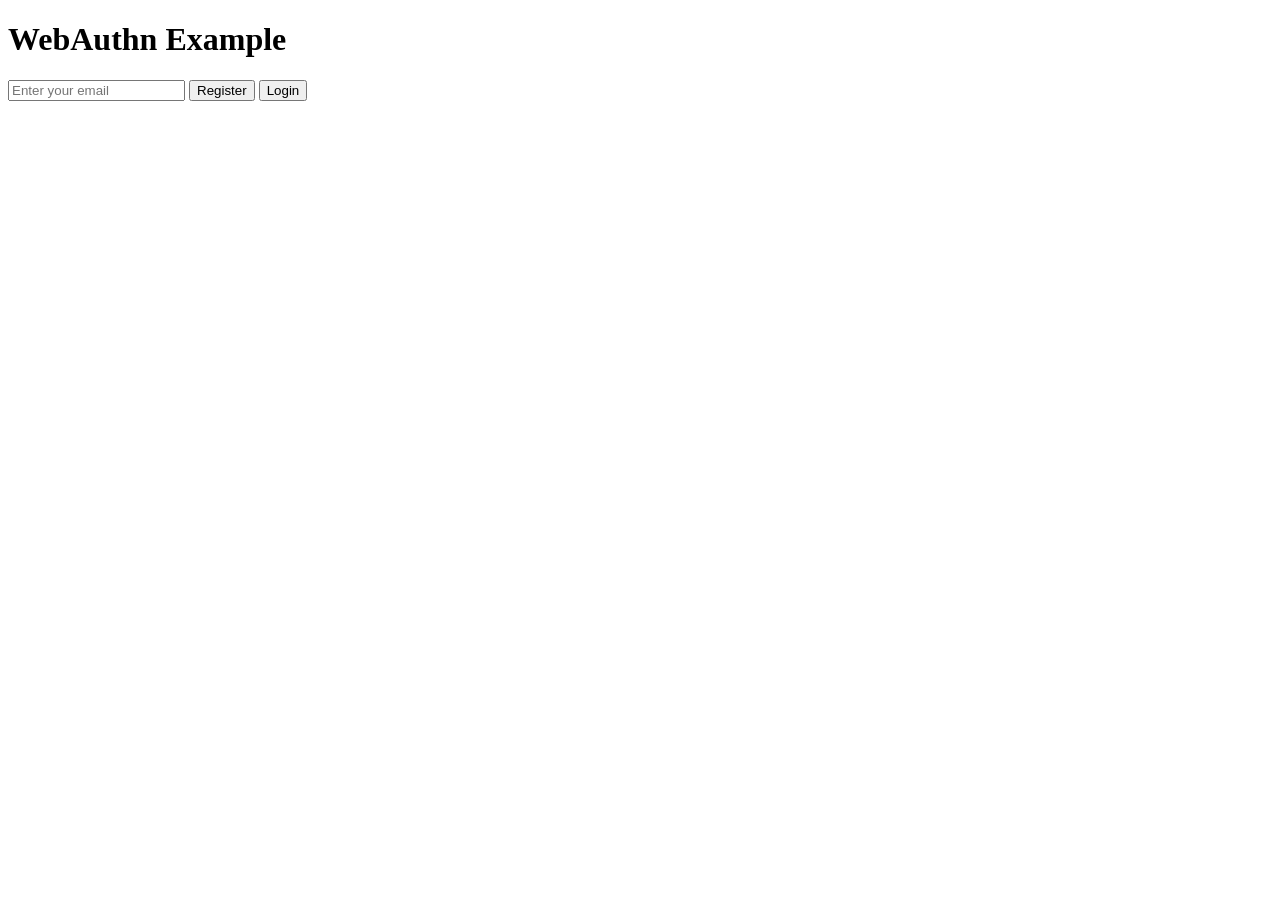
==== index.html @ 8d79c00a "initial version" ====
<!DOCTYPE html>
<html lang="en">
<head>
    <meta charset="UTF-8">
    <meta name="viewport" content="width=device-width, initial-scale=1.0">
    <title>WebAuthn Example</title>
    <script>
        function base64urlToUint8Array(base64url) {
            const padding = '='.repeat((4 - base64url.length % 4) % 4);
            const base64 = (base64url + padding)
                .replace(/-/g, '+')
                .replace(/_/g, '/');
            const rawData = window.atob(base64);
            return Uint8Array.from([...rawData].map((char) => char.charCodeAt(0)));
        }

        function uint8ArrayToBase64url(uint8Array) {
            const base64 = btoa(String.fromCharCode.apply(null, uint8Array));
            return base64.replace(/\+/g, '-').replace(/\//g, '_').replace(/=/g, '');
        }

        async function register() {
            const email = document.getElementById('email').value;
            const response = await fetch('/register/begin', {
                method: 'POST',
                headers: { 'Content-Type': 'application/json' },
                body: JSON.stringify({ email })
            });
            const options = await response.json();

            options.publicKey.user.id = base64urlToUint8Array(options.publicKey.user.id);
            options.publicKey.challenge = base64urlToUint8Array(options.publicKey.challenge);
            // Check if excludeCredentials is present before processing
            if (options.publicKey.excludeCredentials && options.publicKey.excludeCredentials.length > 0) {
                options.publicKey.excludeCredentials = options.publicKey.excludeCredentials.map(data => {
                    data.id = base64urlToUint8Array(data.id);
                    return data;
                });
            }

            const credential = await navigator.credentials.create({ publicKey: options.publicKey });
            console.log("credential:\n", credential)

            const publicKeyCredential = {
                id: credential.id,
                rawId: uint8ArrayToBase64url(new Uint8Array(credential.rawId)),
                response: {
                    attestationObject: uint8ArrayToBase64url(new Uint8Array(credential.response.attestationObject)),
                    clientDataJSON: uint8ArrayToBase64url(new Uint8Array(credential.response.clientDataJSON)),
                },
                type: credential.type,
            };

            console.log(publicKeyCredential)
            const finishData = {
                credential,
                email
            };

            const registrationResponse = await fetch('/register/finish', {
                method: 'POST',
                headers: { 'Content-Type': 'application/json' },
                body: JSON.stringify(finishData)
            });

            if (registrationResponse.ok) {
                alert('Registration successful!');
            } else {
                alert('Registration failed.');
            }
        }

        async function login() {
            const email = document.getElementById('email').value;
            const response = await fetch('/login/begin', {
                method: 'POST',
                headers: { 'Content-Type': 'application/json' },
                body: JSON.stringify({ email })
            });
            const options = await response.json();

            options.challenge = base64urlToUint8Array(options.challenge);
            options.allowCredentials = options.allowCredentials.map(data => {
                data.id = base64urlToUint8Array(data.id);
                return data;
            });

            const assertion = await navigator.credentials.get({ publicKey: options });

            const publicKeyCredential = {
                id: assertion.id,
                rawId: uint8ArrayToBase64url(new Uint8Array(assertion.rawId)),
                response: {
                    authenticatorData: uint8ArrayToBase64url(new Uint8Array(assertion.response.authenticatorData)),
                    clientDataJSON: uint8ArrayToBase64url(new Uint8Array(assertion.response.clientDataJSON)),
                    signature: uint8ArrayToBase64url(new Uint8Array(assertion.response.signature)),
                    userHandle: assertion.response.userHandle ? uint8ArrayToBase64url(new Uint8Array(assertion.response.userHandle)) : null,
                },
                type: assertion.type,
            };

            const loginResponse = await fetch('/login/finish', {
                method: 'POST',
                headers: { 'Content-Type': 'application/json' },
                body: JSON.stringify({ publicKeyCredential, email })
            });

            if (loginResponse.ok) {
                alert('Login successful!');
            } else {
                alert('Login failed.');
            }
        }
    </script>
</head>
<body>
<h1>WebAuthn Example</h1>
<input type="email" id="email" placeholder="Enter your email" required>
<button onclick="register()">Register</button>
<button onclick="login()">Login</button>
</body>
</html>
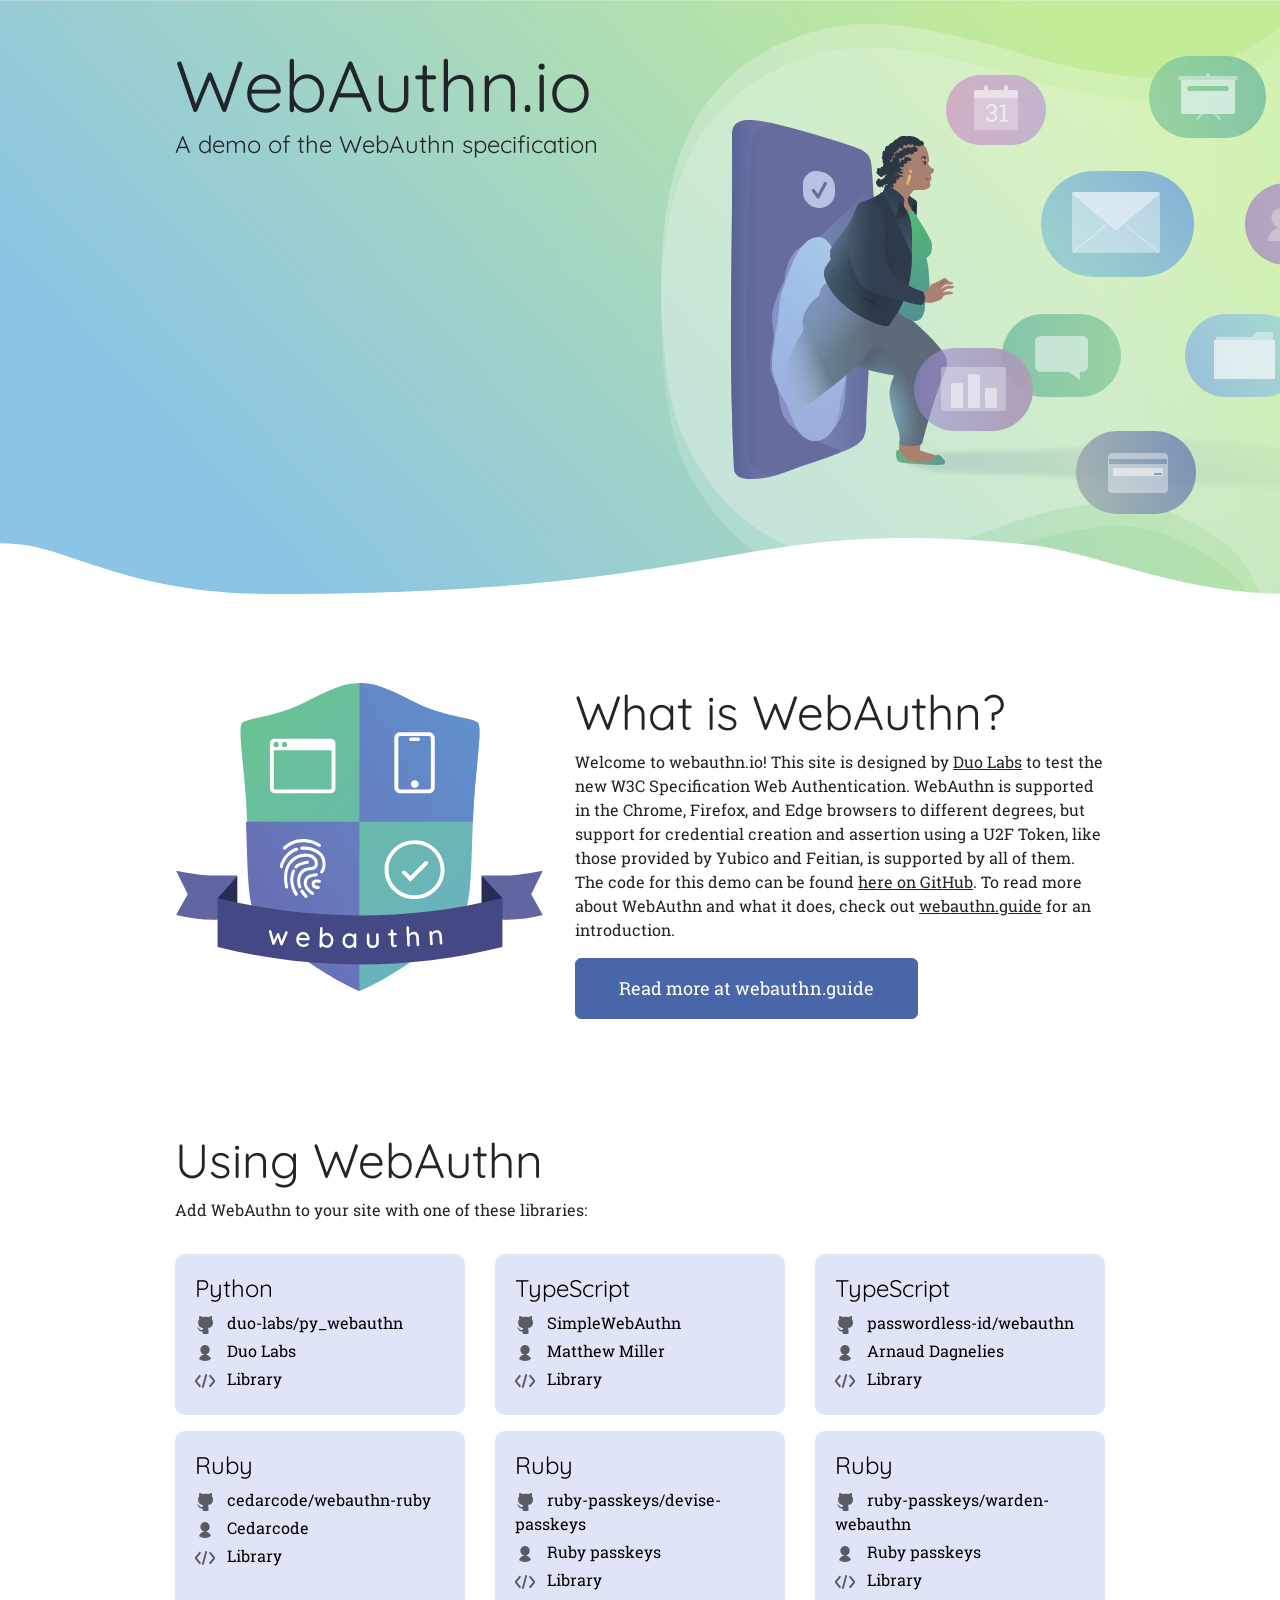
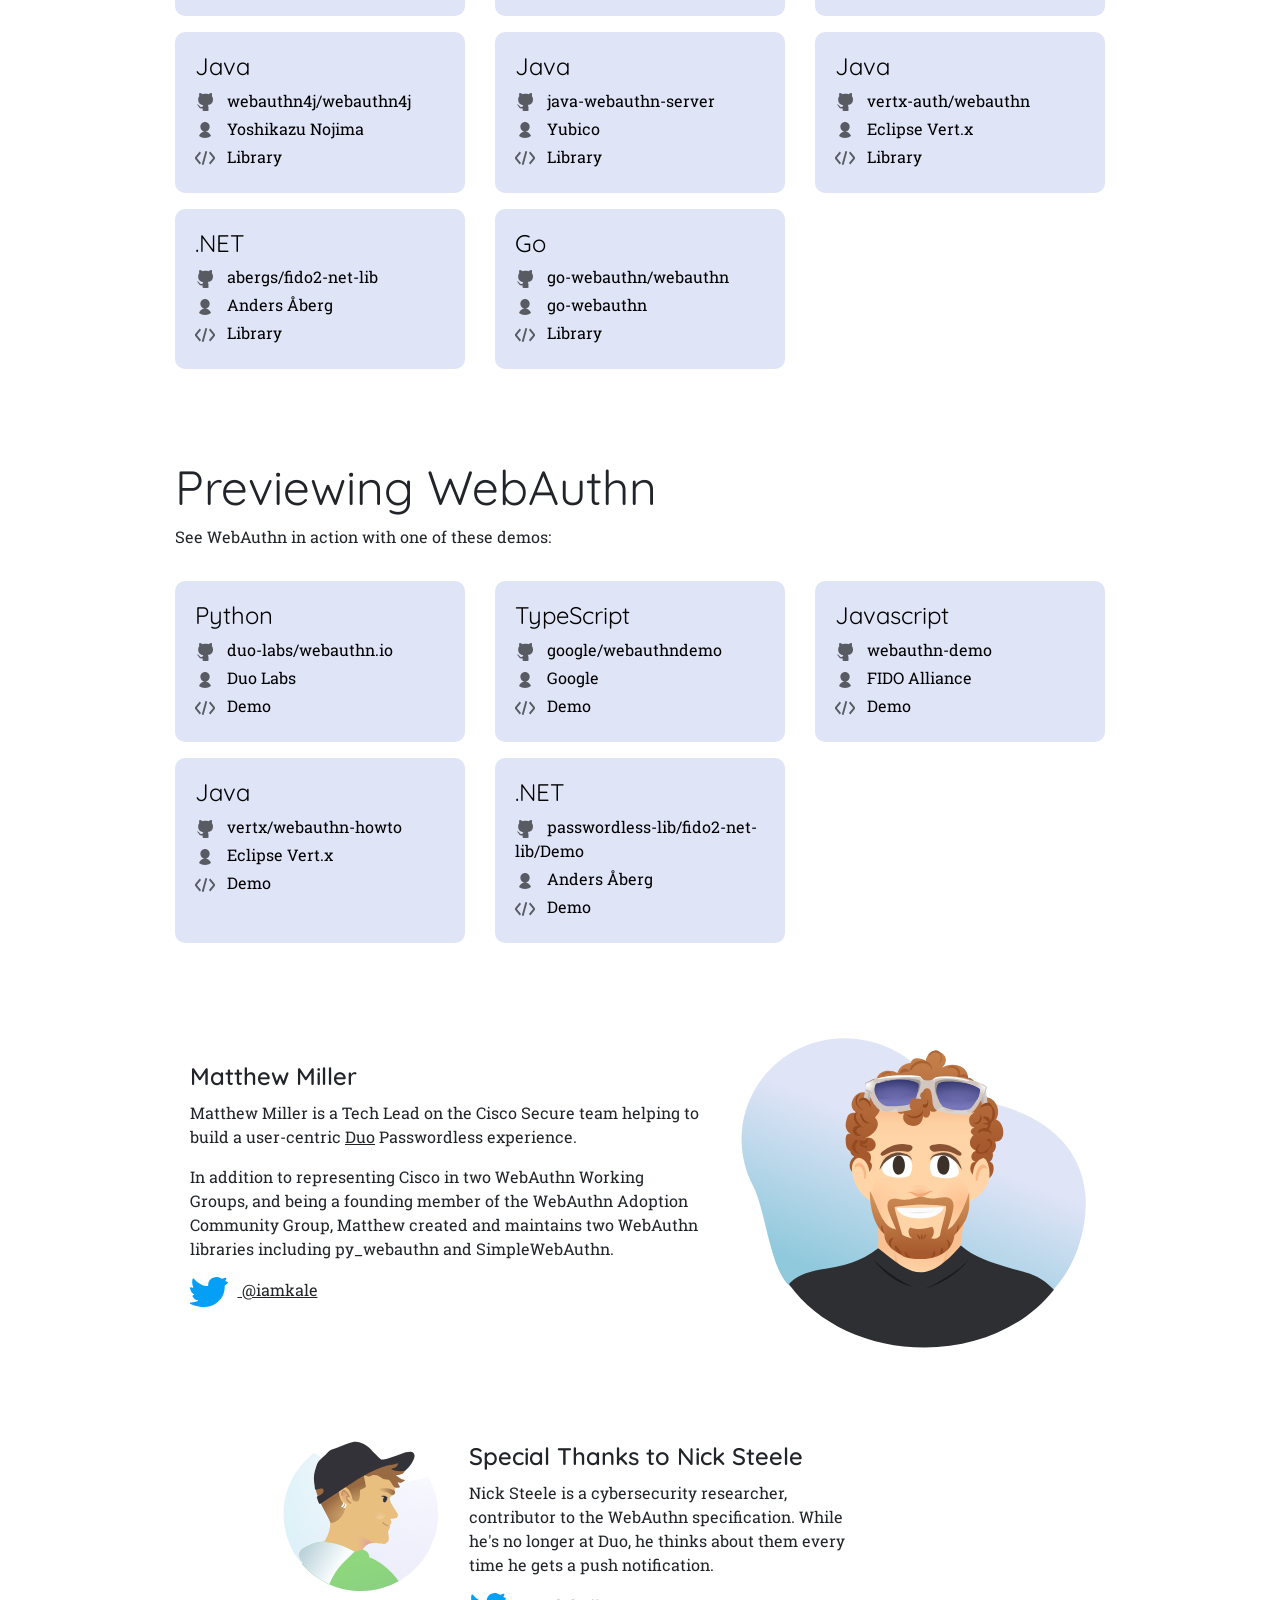
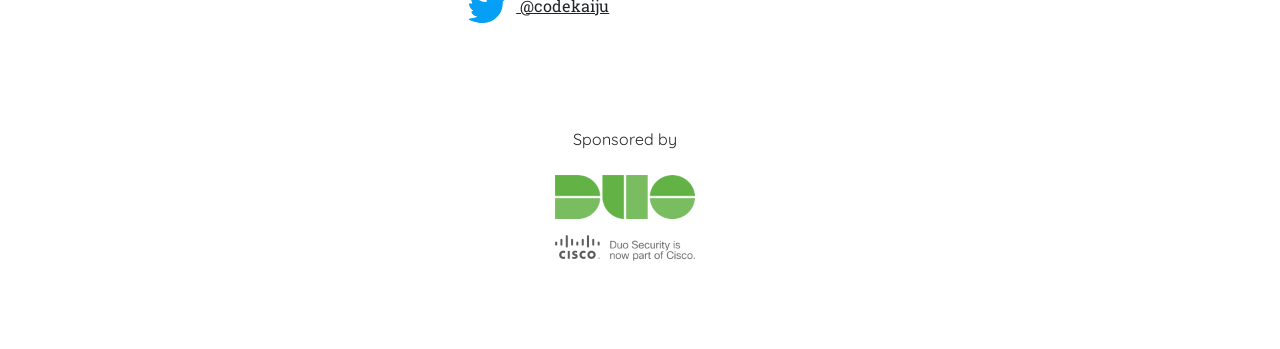
==== commit 5923994f: "probando index webauthn" ====
--- a/index.html
+++ b/index.html
@@ -1,122 +1,1136 @@
+
+
 <!DOCTYPE html>
 <html lang="en">
+  
+<!-- Mirrored from webauthn.io/ by HTTrack Website Copier/3.x [XR&CO'2014], Wed, 25 Oct 2023 17:25:44 GMT -->
+<!-- Added by HTTrack --><meta http-equiv="content-type" content="text/html;charset=utf-8" /><!-- /Added by HTTrack -->
 <head>
-    <meta charset="UTF-8">
-    <meta name="viewport" content="width=device-width, initial-scale=1.0">
-    <title>WebAuthn Example</title>
-    <script>
-        function base64urlToUint8Array(base64url) {
-            const padding = '='.repeat((4 - base64url.length % 4) % 4);
-            const base64 = (base64url + padding)
-                .replace(/-/g, '+')
-                .replace(/_/g, '/');
-            const rawData = window.atob(base64);
-            return Uint8Array.from([...rawData].map((char) => char.charCodeAt(0)));
+    <meta charset="UTF-8" />
+    <meta http-equiv="X-UA-Compatible" content="IE=edge" />
+    <meta name="viewport" content="width=device-width, initial-scale=1.0" />
+    <title>WebAuthn.io</title>
+    <link rel="icon" type="image/x-icon" href="static/images/favicon.png">
+
+    <meta name="Description" content="Demonstration of the WebAuthn specification.">
+
+    <meta property="og:type" content="website">
+    <meta property="og:site_name" content="WebAuthn.io">
+    <meta property="og:url" content="index.html">
+    <meta name="twitter:card" content="summary_large_image">
+    <meta name="twitter:creator" content="@duo_labs">
+    <meta property="og:title" content="A demonstration of the WebAuthn specification">
+    <meta name="twitter:title" content="A demonstration of the WebAuthn specification">
+
+    <meta name="twitter:image" content="static/images/header-illi.png">
+    <meta property="og:image" content="static/images/header-illi.png">
+    <meta property="og:image:width" content="1066">
+    <meta property="og:image:height" content="849">
+
+    <link type="text/css" rel="stylesheet" href="static/styles/index.css">
+  </head>
+  <body>
+    
+<header class="hero">
+  <div class="container">
+    <div class="row">
+      <div class="main-content col-md-12">
+        <div class="row">
+          <div class="hero-left order-2 col-lg-6 order-lg-1">
+            <h2>WebAuthn.io</h2>
+            <h5>A demo of the WebAuthn specification</h5>
+            
+
+<div class="mt-5 hero-form" x-data="global">
+  <template x-if="webauthnSupported">
+    <section class="form-group">
+      <form @submit.prevent="handleSubmit()">
+        <div class="form-row">
+          <div class="col-sm-12 mb-3">
+            <input
+              type="text"
+              class="form-control form-control-lg"
+              id="input-email"
+              placeholder="example_username"
+              x-model="username"
+              autocomplete="username webauthn"
+            />
+          </div>
+          <template x-if="alert.show">
+            <div class="col-sm-12">
+              <div
+                :class="alert.alertClass"
+                x-text="alert.text"
+                aria-live="polite"
+              ></div>
+            </div>
+          </template>
+        </div>
+        <div class="form-row">
+          <div class="col-sm-6 mb-3">
+            <button
+              class="btn btn-block btn-primary"
+              type="submit"
+              id="register-button"
+              @click="handleClickRegister()"
+            >
+              Register
+            </button>
+          </div>
+          <div class="col-sm-6 mb-3">
+            <button
+              class="btn btn-block btn-primary"
+              id="login-button"
+              @click="handleClickAuthenticate()"
+            >
+              Authenticate
+            </button>
+          </div>
+        </div>
+      </form>
+
+      <div id="advanced-settings" class="mb-3">
+        <button
+          class="btn btn-secondary mb-3"
+          @click="toggleDrawer()"
+          :class="{
+            'btn-light': showAdvancedSettings,
+          }"
+        >
+          Advanced Settings
+        </button>
+
+        <div class="card container settings-drawer" x-cloak x-show="showAdvancedSettings">
+          <div class="card-body">
+            <div class="row">
+              <p class="col-12 px-0 mb-1">
+                <ins>Registration Settings</ins>
+              </p>
+
+              <!-- User Verification -->
+              <label for="optRegUserVerification" class="col-md-6 col-sm-12 mb-2">
+                User Verification
+                <br>
+                <select
+                  name="optRegUserVerification"
+                  id="optRegUserVerification"
+                  class="custom-select"
+                  x-model="options.regUserVerification"
+                >
+                  <template x-for="option in userVerificationOpts" :key="option.value">
+                    <option
+                      :value="option.value"
+                      :selected="options.regUserVerification === option.value"
+                      x-text="option.label"
+                    ></option>
+                  </template>
+                </select>
+              </label>
+
+              <!-- Attachment -->
+              <label for="attachment" class="col-md-6 col-sm-12 mb-2">
+                Attachment
+                <br>
+                <select
+                  name="attachment"
+                  id="attachment"
+                  class="custom-select"
+                  x-model="options.attachment"
+                >
+                  <template x-for="attachment in attachments" :key="attachment.value">
+                    <option
+                      :value="attachment.value"
+                      :selected="options.attachment === attachment.value"
+                      x-text="attachment.label"
+                    ></option>
+                  </template>
+                </select>
+              </label>
+
+              <!-- Discoverable Credential -->
+              <label for="discoverableCredential" class="col-md-7 col-sm-12 mb-2">
+                Discoverable Credential
+                <br>
+                <select
+                  name="discoverableCredential"
+                  id="discoverableCredential"
+                  class="custom-select"
+                  x-model="options.discoverableCredential"
+                >
+                  <template x-for="option in discoverableCredentialOpts" :key="option.value">
+                    <option
+                      :value="option.value"
+                      :selected="options.discoverableCredential === option.value"
+                      x-text="option.label"
+                    ></option>
+                  </template>
+                </select>
+              </label>
+
+              <!-- Attestation dropdown -->
+              <label for="attestation" class="col-md-5 col-sm-12 mb-2">
+                Attestation
+                <br />
+                <select
+                  name="attestation"
+                  id="attestation"
+                  class="custom-select"
+                  x-model="options.attestation"
+                >
+                  <template x-for="attestation in attestations" :key="attestation.value">
+                    <option
+                      :value="attestation.value"
+                      :selected="options.attestation === attestation.value"
+                      x-text="attestation.label"
+                    ></option>
+                  </template>
+                </select>
+              </label>
+
+              <section class="col-12 mb-2">
+                <!-- Algorithm - ES256 -->
+                <div class="custom-control custom-checkbox custom-control-inline">
+                  <input
+                    type="checkbox"
+                    name="optAlgES256"
+                    id="optAlgES256"
+                    class="custom-control-input"
+                    x-model="options.algES256"
+                  />
+                  <label for="optAlgES256" class="custom-control-label">
+                    Support ES256
+                  </label>
+                </div>
+
+                <!-- Algorithm - RS256 -->
+                <div class="custom-control custom-checkbox custom-control-inline">
+                  <input
+                    type="checkbox"
+                    name="optAlgRS256"
+                    id="optAlgRS256"
+                    class="custom-control-input"
+                    x-model="options.algRS256"
+                  />
+                  <label for="optAlgRS256" class="custom-control-label">
+                    Support RS256
+                  </label>
+                </div>
+              </section>
+            </div>
+
+            <div class="row">
+              <p class="col-12 px-0 mb-1">
+                <ins>Authentication Settings</ins>
+              </p>
+
+              <!-- User Verification -->
+              <label for="optAuthUserVerification" class="col-md-6 col-sm-12 mb-2">
+                User Verification
+                <br>
+                <select
+                  name="optAuthUserVerification"
+                  id="optAuthUserVerification"
+                  class="custom-select"
+                  x-model="options.authUserVerification"
+                >
+                  <template x-for="option in userVerificationOpts" :key="option.value">
+                    <option
+                      :value="option.value"
+                      :selected="options.authUserVerification === option.value"
+                      x-text="option.label"
+                    ></option>
+                  </template>
+                </select>
+              </label>
+            </div>
+
+            <div class="row">
+              <section class="col-12 px-0 mb-0">
+                <button class="btn btn-warning" @click="resetSettings()">
+                  Reset Settings
+                </button>
+              </section>
+            </div>
+
+          </div>
+        </div>
+      </div>
+    </section>
+  </template>
+
+  <template x-if="!webauthnSupported">
+    <h2>WebAuthn isn't supported. Please consider switching to a modern browser.</h2>
+  </template>
+</div>
+
+<script src="static/js/simplewebauthn-browser.8.2.1.umd.min.js"></script>
+<script>
+  const {
+    browserSupportsWebAuthn,
+    startRegistration,
+    startAuthentication,
+    browserSupportsWebAuthnAutofill,
+  } = SimpleWebAuthnBrowser;
+
+  // Initialize advanced options
+  document.addEventListener('alpine:init', () => {
+    Alpine.data('global', () => ({
+      init() {
+        // Make sure WebAuthn is available in the browser
+        this.webauthnSupported = browserSupportsWebAuthn();
+        if (!this.webauthnSupported) {
+          return;
         }
 
-        function uint8ArrayToBase64url(uint8Array) {
-            const base64 = btoa(String.fromCharCode.apply(null, uint8Array));
-            return base64.replace(/\+/g, '-').replace(/\//g, '_').replace(/=/g, '');
+        // Read options from query params if set
+        if (location.search) {
+          console.log('initializing options from query params');
+          this.showAdvancedSettings = true;
+
+          // Read query params
+          const currentParams = new URLSearchParams(location.search);
+
+          // Initialize data from query params
+
+          /**
+           * Registration Settings
+           */
+          this.options.algES256 = currentParams.get('algES256') === 'true';
+          this.options.algRS256 = currentParams.get('algRS256') === 'true';
+
+          const _regUserVerification = currentParams.get('regUserVerification');
+          for (const uv of this.userVerificationOpts) {
+            if (uv.value === _regUserVerification) {
+              this.options.regUserVerification = _regUserVerification;
+              break;
+            }
+          }
+
+          const _attestation = currentParams.get('attestation');
+          for (const attestation of this.attestations) {
+            if (attestation.value === _attestation) {
+              this.options.attestation = _attestation;
+              break;
+            }
+          }
+
+          const _attachment = currentParams.get('attachment');
+          for (const attachment of this.attachments) {
+            if (attachment.value === _attachment) {
+              this.options.attachment = _attachment;
+              break;
+            }
+          }
+
+          const _discCred = currentParams.get('discoverableCredential');
+          for (const opt of this.discoverableCredentialOpts) {
+            if (opt.value === _discCred) {
+              this.options.discoverableCredential = _discCred;
+              break;
+            }
+          }
+
+          /**
+           * Authentication Settings
+           */
+          const _authUserVerification = currentParams.get('authUserVerification');
+          for (const uv of this.userVerificationOpts) {
+            if (uv.value === _authUserVerification) {
+              this.options.authUserVerification = _authUserVerification;
+              break;
+            }
+          }
         }
 
-        async function register() {
-            const email = document.getElementById('email').value;
-            const response = await fetch('/register/begin', {
-                method: 'POST',
-                headers: { 'Content-Type': 'application/json' },
-                body: JSON.stringify({ email })
-            });
-            const options = await response.json();
-
-            options.publicKey.user.id = base64urlToUint8Array(options.publicKey.user.id);
-            options.publicKey.challenge = base64urlToUint8Array(options.publicKey.challenge);
-            // Check if excludeCredentials is present before processing
-            if (options.publicKey.excludeCredentials && options.publicKey.excludeCredentials.length > 0) {
-                options.publicKey.excludeCredentials = options.publicKey.excludeCredentials.map(data => {
-                    data.id = base64urlToUint8Array(data.id);
-                    return data;
-                });
+        // Update query parameters when options change
+        this.$watch('options', () => {
+          const newParams = new URLSearchParams(this.options);
+          window.history.replaceState(
+            {},
+            "",
+            `${location.pathname}?${newParams}`
+          );
+        });
+
+        // Set up Conditional UI if supported
+        browserSupportsWebAuthnAutofill().then(async (supported) => {
+          if (supported) {
+            console.log('Setting up Conditional UI');
+            try {
+              await this._startAuthentication(true);
+            } catch (err) {
+              if (err.name === 'AbortError') {
+                console.log('Conditional UI request was aborted');
+              } else {
+                console.error('Conditional UI error:', err);
+              }
             }
-
-            const credential = await navigator.credentials.create({ publicKey: options.publicKey });
-            console.log("credential:\n", credential)
-
-            const publicKeyCredential = {
-                id: credential.id,
-                rawId: uint8ArrayToBase64url(new Uint8Array(credential.rawId)),
-                response: {
-                    attestationObject: uint8ArrayToBase64url(new Uint8Array(credential.response.attestationObject)),
-                    clientDataJSON: uint8ArrayToBase64url(new Uint8Array(credential.response.clientDataJSON)),
-                },
-                type: credential.type,
-            };
-
-            console.log(publicKeyCredential)
-            const finishData = {
-                credential,
-                email
-            };
-
-            const registrationResponse = await fetch('/register/finish', {
-                method: 'POST',
-                headers: { 'Content-Type': 'application/json' },
-                body: JSON.stringify(finishData)
-            });
-
-            if (registrationResponse.ok) {
-                alert('Registration successful!');
-            } else {
-                alert('Registration failed.');
-            }
+          }
+        });
+      },
+
+      authn_host: 'http://localhost:8080',
+
+      // Default state
+      webauthnSupported: true,
+      showAdvancedSettings: false,
+      formAction: 'registration',
+      options: {
+        // Registration
+        regUserVerification: 'preferred',
+        attestation: 'none',
+        attachment: 'all',
+        algES256: true,
+        algRS256: true,
+        discoverableCredential: 'preferred',
+        // Authentication
+        authUserVerification: 'preferred',
+      },
+      username: '',
+      alert: {
+        show: false,
+        alertClass: 'alert alert-success',
+        text: '',
+      },
+      // Possible values for options.regUserVerification and options.authUserVerification
+      userVerificationOpts: [
+        { label: 'Discouraged', value: 'discouraged' },
+        { label: 'Preferred', value: 'preferred' },
+        { label: 'Required', value: 'required' },
+      ],
+      // Possible values for options.attestation
+      attestations: [
+        { label: 'None', value: 'none' },
+        { label: 'Direct', value: 'direct' },
+      ],
+      // Possible values for options.attachment
+      attachments: [
+        { label: 'All Supported', value: 'all' },
+        { label: 'Cross-Platform', value: 'cross_platform' },
+        { label: 'Platform', value: 'platform' },
+      ],
+      discoverableCredentialOpts: [
+        { label: 'Discouraged', value: 'discouraged' },
+        { label: 'Preferred', value: 'preferred' },
+        { label: 'Required', value: 'required' },
+      ],
+
+      // Event handlers
+      toggleDrawer() {
+        this.showAdvancedSettings = !this.showAdvancedSettings;
+      },
+      hideAlert() {
+        this.alert.show = false;
+      },
+      showSuccessAlert(text) {
+        this.alert.alertClass = 'alert alert-success';
+        this.alert.text = text;
+        this.alert.show = true;
+      },
+      showErrorAlert(text) {
+        this.alert.alertClass = 'alert alert-danger';
+        this.alert.text = text;
+        this.alert.show = true;
+      },
+      handleClickRegister() {
+        this.formAction = 'register';
+      },
+      handleClickAuthenticate() {
+        this.formAction = 'authenticate';
+      },
+      async handleSubmit() {
+        this.hideAlert();
+
+        // Perform action
+        try {
+          if (this.formAction === 'register') {
+            await this._startRegistration();
+          } else {
+            await this._startAuthentication(false);
+          }
+        } catch (err) {
+          this.showErrorAlert(err.message);
         }
-
-        async function login() {
-            const email = document.getElementById('email').value;
-            const response = await fetch('/login/begin', {
-                method: 'POST',
-                headers: { 'Content-Type': 'application/json' },
-                body: JSON.stringify({ email })
-            });
-            const options = await response.json();
-
-            options.challenge = base64urlToUint8Array(options.challenge);
-            options.allowCredentials = options.allowCredentials.map(data => {
-                data.id = base64urlToUint8Array(data.id);
-                return data;
-            });
-
-            const assertion = await navigator.credentials.get({ publicKey: options });
-
-            const publicKeyCredential = {
-                id: assertion.id,
-                rawId: uint8ArrayToBase64url(new Uint8Array(assertion.rawId)),
-                response: {
-                    authenticatorData: uint8ArrayToBase64url(new Uint8Array(assertion.response.authenticatorData)),
-                    clientDataJSON: uint8ArrayToBase64url(new Uint8Array(assertion.response.clientDataJSON)),
-                    signature: uint8ArrayToBase64url(new Uint8Array(assertion.response.signature)),
-                    userHandle: assertion.response.userHandle ? uint8ArrayToBase64url(new Uint8Array(assertion.response.userHandle)) : null,
-                },
-                type: assertion.type,
-            };
-
-            const loginResponse = await fetch('/login/finish', {
-                method: 'POST',
-                headers: { 'Content-Type': 'application/json' },
-                body: JSON.stringify({ publicKeyCredential, email })
-            });
-
-            if (loginResponse.ok) {
-                alert('Login successful!');
-            } else {
-                alert('Login failed.');
-            }
+      },
+      resetSettings() {
+        // Reload the page sans query params
+        window.location.href = 'index.html';
+      },
+
+      // Internal Methods
+      async _startRegistration() {
+        // Submit options
+        const {
+          regUserVerification,
+          algES256,
+          algRS256,
+          attestation,
+          attachment,
+          discoverableCredential,
+        } = this.options;
+
+        const algorithms = [];
+
+        if (algES256) {
+          algorithms.push('es256');
         }
-    </script>
-</head>
-<body>
-<h1>WebAuthn Example</h1>
-<input type="email" id="email" placeholder="Enter your email" required>
-<button onclick="register()">Register</button>
-<button onclick="login()">Login</button>
-</body>
+
+        if (algRS256) {
+          algorithms.push('rs256');
+        }
+
+        if (!this.username) {
+          this.showErrorAlert('Please enter a username to register');
+          return;
+        }
+
+        const apiRegOptsResp = await fetch(this.authn_host + '/register/begin/', {
+          method: 'POST',
+          headers: {
+            'Content-Type': 'application/json'
+          },
+          body: JSON.stringify({
+            name: this.username,
+            // e.g. 'preferred'
+            user_verification: regUserVerification,
+            // e.g. 'direct'
+            attestation,
+            // e.g. 'platform'
+            attachment,
+            // e.g. ['es256', 'rs256']
+            algorithms,
+            // e.g. 'preferred'
+            discoverable_credential: discoverableCredential,
+          }),
+        });
+        const registrationOptionsJSON = await apiRegOptsResp.json();
+
+        console.log('REGISTRATION OPTIONS');
+        console.log(JSON.stringify(registrationOptionsJSON, null, 2));
+
+        // Start WebAuthn registration
+        const regResp = await startRegistration(registrationOptionsJSON);
+
+        console.log('REGISTRATION RESPONSE');
+        console.log(JSON.stringify(regResp, null, 2));
+
+        // Submit response
+        const apiRegVerResp = await fetch(this.authn_host + '/register/finish', {
+          method: 'POST',
+          headers: {
+            'Content-Type': 'application/json'
+          },
+          body: JSON.stringify({
+            username: this.username,
+            response: regResp,
+          }),
+        });
+        const verificationJSON = await apiRegVerResp.json()
+
+        // Display outcome
+        if (verificationJSON.verified === true) {
+          this.showSuccessAlert('Success! Now try to authenticate...');
+        } else {
+          this.showErrorAlert(`Registration failed: ${verificationJSON.error}`);
+        }
+      },
+      async _startAuthentication(startConditionalUI = false) {
+        const {
+          authUserVerification,
+        } = this.options;
+
+        // Submit options
+        const apiAuthOptsResp = await fetch(this.authn_host + '/login/begin', {
+          method: 'POST',
+          headers: {
+            'Content-Type': 'application/json'
+          },
+          body: JSON.stringify({
+            username: this.username,
+            user_verification: authUserVerification,
+          }),
+        });
+        const authenticationOptionsJSON = await apiAuthOptsResp.json();
+
+        console.log('AUTHENTICATION OPTIONS');
+        console.log(JSON.stringify(authenticationOptionsJSON, null, 2));
+
+        if (authenticationOptionsJSON.error) {
+          this.showErrorAlert(authenticationOptionsJSON.error);
+          return;
+        }
+
+        // Start WebAuthn authentication
+        const authResp = await startAuthentication(authenticationOptionsJSON, startConditionalUI);
+
+        console.log('AUTHENTICATION RESPONSE');
+        console.log(JSON.stringify(authResp, null, 2));
+
+        // Submit response
+        const apiAuthVerResp = await fetch(this.authn_host + '/login/finish', {
+          method: 'POST',
+          headers: {
+            'Content-Type': 'application/json'
+          },
+          body: JSON.stringify({
+            username: this.username,
+            response: authResp,
+          }),
+        });
+        const verificationJSON = await apiAuthVerResp.json()
+
+         if (verificationJSON.verified === true) {
+           this.showSuccessAlert('Success! You are login!');
+        //if (verificationJSON.access_token != "") {
+          //this.showSuccessAlert(JSON.stringify(verificationJSON));
+
+        } else {
+          this.showErrorAlert(`Authentication failed: ${verificationJSON.error}`);
+        }
+      },
+    }));
+  });
+</script>
+<script defer src="static/js/alpinejs-3.10.2.min.js"></script>
+
+          </div>
+          <div class="hero-right order-1 col-lg-6 order-lg-2">
+            <img
+              role="presentation"
+              class="main"
+              alt=""
+              src="static/images/header-illi.svg"
+            />
+          </div>
+        </div>
+      </div>
+    </div>
+  </div>
+</header>
+
+    <main class="container">
+      
+      
+<section class="intro">
+  <div class="row">
+    <div class="col-lg-5 d-flex justify-content-center mb-5">
+      <img role="presentation" alt="" src="static/images/shield.svg" />
+    </div>
+    <div class="col-lg-7">
+      <h3>What is WebAuthn?</h3>
+      <p>
+        Welcome to webauthn.io! This site is designed by
+        <a href="https://duo.com/labs">Duo Labs</a> to test the new W3C
+        Specification Web Authentication. WebAuthn is supported in the Chrome,
+        Firefox, and Edge browsers to different degrees, but support for
+        credential creation and assertion using a U2F Token, like those provided
+        by Yubico and Feitian, is supported by all of them. The code for this
+        demo can be found
+        <a href="https://github.com/duo-labs/webauthn.io">here on GitHub</a>. To
+        read more about WebAuthn and what it does, check out
+        <a href="https://webauthn.guide/">webauthn.guide</a> for an introduction.
+      </p>
+      <div class="row">
+        <div class="col-md-8 col-sm-12">
+          <a href="https://webauthn.guide/" class="btn btn-primary btn-lg w-100">
+            Read more at webauthn.guide
+          </a>
+        </div>
+      </div>
+    </div>
+  </div>
+</section>
+
+      
+<section class="libraries">
+  <div class="row">
+    <div class="mx-0 col-lg-12 libraries-header">
+      <h3>Using WebAuthn</h3>
+      <p>Add WebAuthn to your site with one of these libraries:</p>
+    </div>
+  </div>
+  <div class="row">
+    
+    <div class="mt-3 col-sm-12 col-md-6 col-lg-4 d-flex flex-column">
+      <a
+        class="library"
+        href="https://github.com/duo-labs/py_webauthn"
+        target="_blank"
+        rel="noopener noreferrer"
+      >
+        <h5>Python</h5>
+        <p class="mb-1">
+          <img class="icon" src="static/images/github.svg" />
+          <span class="ml-2">duo-labs/py_webauthn</span>
+        </p>
+        <p class="mb-1">
+          <img class="icon" src="static/images/author.svg" />
+          <span class="ml-2">Duo Labs</span>
+        </p>
+        <p class="mb-1">
+          <img class="icon" src="static/images/brackets.svg" />
+          <span class="ml-2">Library</span>
+        </p>
+      </a>
+    </div>
+    
+    <div class="mt-3 col-sm-12 col-md-6 col-lg-4 d-flex flex-column">
+      <a
+        class="library"
+        href="https://github.com/MasterKale/SimpleWebAuthn"
+        target="_blank"
+        rel="noopener noreferrer"
+      >
+        <h5>TypeScript</h5>
+        <p class="mb-1">
+          <img class="icon" src="static/images/github.svg" />
+          <span class="ml-2">SimpleWebAuthn</span>
+        </p>
+        <p class="mb-1">
+          <img class="icon" src="static/images/author.svg" />
+          <span class="ml-2">Matthew Miller</span>
+        </p>
+        <p class="mb-1">
+          <img class="icon" src="static/images/brackets.svg" />
+          <span class="ml-2">Library</span>
+        </p>
+      </a>
+    </div>
+    
+    <div class="mt-3 col-sm-12 col-md-6 col-lg-4 d-flex flex-column">
+      <a
+        class="library"
+        href="https://github.com/passwordless-id/webauthn"
+        target="_blank"
+        rel="noopener noreferrer"
+      >
+        <h5>TypeScript</h5>
+        <p class="mb-1">
+          <img class="icon" src="static/images/github.svg" />
+          <span class="ml-2">passwordless-id/webauthn</span>
+        </p>
+        <p class="mb-1">
+          <img class="icon" src="static/images/author.svg" />
+          <span class="ml-2">Arnaud Dagnelies</span>
+        </p>
+        <p class="mb-1">
+          <img class="icon" src="static/images/brackets.svg" />
+          <span class="ml-2">Library</span>
+        </p>
+      </a>
+    </div>
+    
+    <div class="mt-3 col-sm-12 col-md-6 col-lg-4 d-flex flex-column">
+      <a
+        class="library"
+        href="https://github.com/cedarcode/webauthn-ruby"
+        target="_blank"
+        rel="noopener noreferrer"
+      >
+        <h5>Ruby</h5>
+        <p class="mb-1">
+          <img class="icon" src="static/images/github.svg" />
+          <span class="ml-2">cedarcode/webauthn-ruby</span>
+        </p>
+        <p class="mb-1">
+          <img class="icon" src="static/images/author.svg" />
+          <span class="ml-2">Cedarcode</span>
+        </p>
+        <p class="mb-1">
+          <img class="icon" src="static/images/brackets.svg" />
+          <span class="ml-2">Library</span>
+        </p>
+      </a>
+    </div>
+    
+    <div class="mt-3 col-sm-12 col-md-6 col-lg-4 d-flex flex-column">
+      <a
+        class="library"
+        href="https://github.com/ruby-passkeys/devise-passkeys"
+        target="_blank"
+        rel="noopener noreferrer"
+      >
+        <h5>Ruby</h5>
+        <p class="mb-1">
+          <img class="icon" src="static/images/github.svg" />
+          <span class="ml-2">ruby-passkeys/devise-passkeys</span>
+        </p>
+        <p class="mb-1">
+          <img class="icon" src="static/images/author.svg" />
+          <span class="ml-2">Ruby passkeys</span>
+        </p>
+        <p class="mb-1">
+          <img class="icon" src="static/images/brackets.svg" />
+          <span class="ml-2">Library</span>
+        </p>
+      </a>
+    </div>
+    
+    <div class="mt-3 col-sm-12 col-md-6 col-lg-4 d-flex flex-column">
+      <a
+        class="library"
+        href="https://github.com/ruby-passkeys/warden-webauthn"
+        target="_blank"
+        rel="noopener noreferrer"
+      >
+        <h5>Ruby</h5>
+        <p class="mb-1">
+          <img class="icon" src="static/images/github.svg" />
+          <span class="ml-2">ruby-passkeys/warden-webauthn</span>
+        </p>
+        <p class="mb-1">
+          <img class="icon" src="static/images/author.svg" />
+          <span class="ml-2">Ruby passkeys</span>
+        </p>
+        <p class="mb-1">
+          <img class="icon" src="static/images/brackets.svg" />
+          <span class="ml-2">Library</span>
+        </p>
+      </a>
+    </div>
+    
+    <div class="mt-3 col-sm-12 col-md-6 col-lg-4 d-flex flex-column">
+      <a
+        class="library"
+        href="https://github.com/webauthn4j/webauthn4j"
+        target="_blank"
+        rel="noopener noreferrer"
+      >
+        <h5>Java</h5>
+        <p class="mb-1">
+          <img class="icon" src="static/images/github.svg" />
+          <span class="ml-2">webauthn4j/webauthn4j</span>
+        </p>
+        <p class="mb-1">
+          <img class="icon" src="static/images/author.svg" />
+          <span class="ml-2">Yoshikazu Nojima</span>
+        </p>
+        <p class="mb-1">
+          <img class="icon" src="static/images/brackets.svg" />
+          <span class="ml-2">Library</span>
+        </p>
+      </a>
+    </div>
+    
+    <div class="mt-3 col-sm-12 col-md-6 col-lg-4 d-flex flex-column">
+      <a
+        class="library"
+        href="https://github.com/Yubico/java-webauthn-server"
+        target="_blank"
+        rel="noopener noreferrer"
+      >
+        <h5>Java</h5>
+        <p class="mb-1">
+          <img class="icon" src="static/images/github.svg" />
+          <span class="ml-2">java-webauthn-server</span>
+        </p>
+        <p class="mb-1">
+          <img class="icon" src="static/images/author.svg" />
+          <span class="ml-2">Yubico</span>
+        </p>
+        <p class="mb-1">
+          <img class="icon" src="static/images/brackets.svg" />
+          <span class="ml-2">Library</span>
+        </p>
+      </a>
+    </div>
+    
+    <div class="mt-3 col-sm-12 col-md-6 col-lg-4 d-flex flex-column">
+      <a
+        class="library"
+        href="https://github.com/vert-x3/vertx-auth"
+        target="_blank"
+        rel="noopener noreferrer"
+      >
+        <h5>Java</h5>
+        <p class="mb-1">
+          <img class="icon" src="static/images/github.svg" />
+          <span class="ml-2">vertx-auth/webauthn</span>
+        </p>
+        <p class="mb-1">
+          <img class="icon" src="static/images/author.svg" />
+          <span class="ml-2">Eclipse Vert.x</span>
+        </p>
+        <p class="mb-1">
+          <img class="icon" src="static/images/brackets.svg" />
+          <span class="ml-2">Library</span>
+        </p>
+      </a>
+    </div>
+    
+    <div class="mt-3 col-sm-12 col-md-6 col-lg-4 d-flex flex-column">
+      <a
+        class="library"
+        href="https://github.com/passwordless-lib/fido2-net-lib"
+        target="_blank"
+        rel="noopener noreferrer"
+      >
+        <h5>.NET</h5>
+        <p class="mb-1">
+          <img class="icon" src="static/images/github.svg" />
+          <span class="ml-2">abergs/fido2-net-lib</span>
+        </p>
+        <p class="mb-1">
+          <img class="icon" src="static/images/author.svg" />
+          <span class="ml-2">Anders Åberg</span>
+        </p>
+        <p class="mb-1">
+          <img class="icon" src="static/images/brackets.svg" />
+          <span class="ml-2">Library</span>
+        </p>
+      </a>
+    </div>
+    
+    <div class="mt-3 col-sm-12 col-md-6 col-lg-4 d-flex flex-column">
+      <a
+        class="library"
+        href="https://github.com/go-webauthn/webauthn"
+        target="_blank"
+        rel="noopener noreferrer"
+      >
+        <h5>Go</h5>
+        <p class="mb-1">
+          <img class="icon" src="static/images/github.svg" />
+          <span class="ml-2">go-webauthn/webauthn</span>
+        </p>
+        <p class="mb-1">
+          <img class="icon" src="static/images/author.svg" />
+          <span class="ml-2">go-webauthn</span>
+        </p>
+        <p class="mb-1">
+          <img class="icon" src="static/images/brackets.svg" />
+          <span class="ml-2">Library</span>
+        </p>
+      </a>
+    </div>
+    
+  </div>
+</section>
+
+      
+<section class="libraries">
+  <div class="row">
+    <div class="mx-0 col-lg-12 libraries-header">
+      <h3>Previewing WebAuthn</h3>
+      <p>See WebAuthn in action with one of these demos:</p>
+    </div>
+  </div>
+  <div class="row">
+    
+    <div class="mt-3 col-sm-12 col-md-6 col-lg-4 d-flex flex-column">
+      <a
+        class="library"
+        href="https://github.com/duo-labs/webauthn.io"
+        target="_blank"
+        rel="noopener noreferrer"
+      >
+        <h5>Python</h5>
+        <p class="mb-1">
+          <img class="icon" src="static/images/github.svg" />
+          <span class="ml-2">duo-labs/webauthn.io</span>
+        </p>
+        <p class="mb-1">
+          <img class="icon" src="static/images/author.svg" />
+          <span class="ml-2">Duo Labs</span>
+        </p>
+        <p class="mb-1">
+          <img class="icon" src="static/images/brackets.svg" />
+          <span class="ml-2">Demo</span>
+        </p>
+      </a>
+    </div>
+    
+    <div class="mt-3 col-sm-12 col-md-6 col-lg-4 d-flex flex-column">
+      <a
+        class="library"
+        href="https://github.com/google/webauthndemo"
+        target="_blank"
+        rel="noopener noreferrer"
+      >
+        <h5>TypeScript</h5>
+        <p class="mb-1">
+          <img class="icon" src="static/images/github.svg" />
+          <span class="ml-2">google/webauthndemo</span>
+        </p>
+        <p class="mb-1">
+          <img class="icon" src="static/images/author.svg" />
+          <span class="ml-2">Google</span>
+        </p>
+        <p class="mb-1">
+          <img class="icon" src="static/images/brackets.svg" />
+          <span class="ml-2">Demo</span>
+        </p>
+      </a>
+    </div>
+    
+    <div class="mt-3 col-sm-12 col-md-6 col-lg-4 d-flex flex-column">
+      <a
+        class="library"
+        href="https://github.com/fido-alliance/webauthn-demo"
+        target="_blank"
+        rel="noopener noreferrer"
+      >
+        <h5>Javascript</h5>
+        <p class="mb-1">
+          <img class="icon" src="static/images/github.svg" />
+          <span class="ml-2">webauthn-demo</span>
+        </p>
+        <p class="mb-1">
+          <img class="icon" src="static/images/author.svg" />
+          <span class="ml-2">FIDO Alliance</span>
+        </p>
+        <p class="mb-1">
+          <img class="icon" src="static/images/brackets.svg" />
+          <span class="ml-2">Demo</span>
+        </p>
+      </a>
+    </div>
+    
+    <div class="mt-3 col-sm-12 col-md-6 col-lg-4 d-flex flex-column">
+      <a
+        class="library"
+        href="https://github.com/vertx-howtos/fido2-webauthn-howto"
+        target="_blank"
+        rel="noopener noreferrer"
+      >
+        <h5>Java</h5>
+        <p class="mb-1">
+          <img class="icon" src="static/images/github.svg" />
+          <span class="ml-2">vertx/webauthn-howto</span>
+        </p>
+        <p class="mb-1">
+          <img class="icon" src="static/images/author.svg" />
+          <span class="ml-2">Eclipse Vert.x</span>
+        </p>
+        <p class="mb-1">
+          <img class="icon" src="static/images/brackets.svg" />
+          <span class="ml-2">Demo</span>
+        </p>
+      </a>
+    </div>
+    
+    <div class="mt-3 col-sm-12 col-md-6 col-lg-4 d-flex flex-column">
+      <a
+        class="library"
+        href="https://github.com/passwordless-lib/fido2-net-lib/tree/master/Demo"
+        target="_blank"
+        rel="noopener noreferrer"
+      >
+        <h5>.NET</h5>
+        <p class="mb-1">
+          <img class="icon" src="static/images/github.svg" />
+          <span class="ml-2">passwordless-lib/fido2-net-lib/Demo</span>
+        </p>
+        <p class="mb-1">
+          <img class="icon" src="static/images/author.svg" />
+          <span class="ml-2">Anders Åberg</span>
+        </p>
+        <p class="mb-1">
+          <img class="icon" src="static/images/brackets.svg" />
+          <span class="ml-2">Demo</span>
+        </p>
+      </a>
+    </div>
+    
+  </div>
+</section>
+
+      
+<section class="footer-image">
+  <div class="container">
+    <div class="row bio-content">
+      <div class="col-sm-7">
+        <h4 class="bio-header">Matthew Miller</h4>
+        <p>
+          Matthew Miller is a Tech Lead on the Cisco Secure team helping to build a user-centric
+          <a href="https://duo.com/">Duo</a> Passwordless experience.
+        </p>
+        <p>
+          In addition to representing Cisco in two WebAuthn Working Groups, and being a founding
+          member of the WebAuthn Adoption Community Group, Matthew created and maintains
+          two WebAuthn libraries including py_webauthn and SimpleWebAuthn.
+        </p>
+        <p>
+          <a
+          href="https://twitter.com/iamkale"
+          target="_blank"
+          rel="noopener noreferrer"
+          >
+            <img class="twitter-logo" src="static/images/twitter.svg" loading="lazy" />
+            @iamkale
+          </a>
+        </p>
+      </div>
+      <div class="col-sm-5">
+        <div class="bio-image">
+          <img src="static/images/matt-full.svg" loading="lazy" />
+        </div>
+      </div>
+    </div>
+  </div>
+</section>
+<section>
+  <div class="container">
+    <div class="row">
+      <div class="col-12 col-md-10 mx-auto">
+        <div class="container">
+          <div class="row">
+            <div class="col-4 col-md-3">
+              <div class="bio-image">
+                <img src="static/images/nick-mini.svg" loading="lazy" />
+              </div>
+            </div>
+            <div class="col-6 col-md-7">
+              <h4 class="bio-header">Special Thanks to Nick Steele</h4>
+              <p>
+                Nick Steele is a cybersecurity researcher, contributor to the WebAuthn
+                specification. While he's no longer at Duo, he thinks about them every time he gets
+                a push notification.
+              </p>
+              <p>
+                <a
+                href="https://twitter.com/codekaiju"
+                target="_blank"
+                rel="noopener noreferrer"
+                >
+                  <img class="twitter-logo" src="static/images/twitter.svg" loading="lazy" />
+                  @codekaiju
+                </a>
+              </p>
+            </div>
+          </div>
+        </div>
+      </div>
+    </div>
+  </div>
+</section>
+
+    </main>
+    
+<footer class="sponsored-by row">
+  <div class="sponsored-by-box">
+    <p>Sponsored by</p>
+    <a rel="noopener" href="https://duo.com/" target="_blank">
+      <img
+        class="mb-3"
+        role="presentation"
+        alt="Duo Security"
+        src="static/images/duo-logo-green%403x.png"
+        loading="lazy"
+      />
+    </a>
+    <a rel="noopener" href="https://cisco.com/" target="_blank">
+      <img
+        role="presentation"
+        alt="Cisco"
+        src="static/images/kq-b-sj-a-7-q%403x.png"
+        loading="lazy"
+      />
+    </a>
+  </div>
+</footer>
+
+  </body>
+
+<!-- Mirrored from webauthn.io/ by HTTrack Website Copier/3.x [XR&CO'2014], Wed, 25 Oct 2023 17:25:59 GMT -->
 </html>
--- a/static/styles/index.css
+++ b/static/styles/index.css
@@ -0,0 +1,6 @@
+@font-face{font-family:'Quicksand';font-style:normal;font-weight:300;src:local("Quicksand Light"),local("Quicksand-Light"),url("../fonts/quicksand/quicksand-light.woff2") format("woff2");unicode-range:U+0000-00FF, U+0131, U+0152-0153, U+02BB-02BC, U+02C6, U+02DA, U+02DC, U+2000-206F, U+2074, U+20AC, U+2122, U+2191, U+2193, U+2212, U+2215, U+FEFF, U+FFFD}@font-face{font-family:'Quicksand';font-style:normal;font-weight:400;src:local("Quicksand Regular"),local("Quicksand-Regular"),url("../fonts/quicksand/quicksand-regular.woff2") format("woff2");unicode-range:U+0000-00FF, U+0131, U+0152-0153, U+02BB-02BC, U+02C6, U+02DA, U+02DC, U+2000-206F, U+2074, U+20AC, U+2122, U+2191, U+2193, U+2212, U+2215, U+FEFF, U+FFFD}@font-face{font-family:'Quicksand';font-style:normal;font-weight:500;src:local("Quicksand Medium"),local("Quicksand-Medium"),url("../fonts/quicksand/quicksand-medium.woff2") format("woff2");unicode-range:U+0000-00FF, U+0131, U+0152-0153, U+02BB-02BC, U+02C6, U+02DA, U+02DC, U+2000-206F, U+2074, U+20AC, U+2122, U+2191, U+2193, U+2212, U+2215, U+FEFF, U+FFFD}@font-face{font-family:'Quicksand';font-style:normal;font-weight:700;src:local("Quicksand Bold"),local("Quicksand-Bold"),url("../fonts/quicksand/quicksand-medium.woff2") format("woff2");unicode-range:U+0000-00FF, U+0131, U+0152-0153, U+02BB-02BC, U+02C6, U+02DA, U+02DC, U+2000-206F, U+2074, U+20AC, U+2122, U+2191, U+2193, U+2212, U+2215, U+FEFF, U+FFFD}@font-face{font-family:'Roboto Slab';font-style:normal;font-weight:400;src:url("../fonts/roboto-slab/roboto-slab-regular.woff2") format("woff2");unicode-range:U+0000-00FF, U+0131, U+0152-0153, U+02BB-02BC, U+02C6, U+02DA, U+02DC, U+2000-206F, U+2074, U+20AC, U+2122, U+2191, U+2193, U+2212, U+2215, U+FEFF, U+FFFD}@font-face{font-family:'Roboto Slab';font-style:normal;font-weight:700;src:url("../fonts/roboto-slab/roboto-slab-bold.woff2") format("woff2");unicode-range:U+0000-00FF, U+0131, U+0152-0153, U+02BB-02BC, U+02C6, U+02DA, U+02DC, U+2000-206F, U+2074, U+20AC, U+2122, U+2191, U+2193, U+2212, U+2215, U+FEFF, U+FFFD}/*!
+ * Bootstrap v4.6.1 (https://getbootstrap.com/)
+ * Copyright 2011-2021 The Bootstrap Authors
+ * Copyright 2011-2021 Twitter, Inc.
+ * Licensed under MIT (https://github.com/twbs/bootstrap/blob/main/LICENSE)
+ */:root{--blue: #007bff;--indigo: #6610f2;--purple: #6f42c1;--pink: #e83e8c;--red: #dc3545;--orange: #fd7e14;--yellow: #ffc107;--green: #28a745;--teal: #20c997;--cyan: #17a2b8;--white: #fff;--gray: #6c757d;--gray-dark: #343a40;--primary: #4966a8;--secondary: #6c757d;--success: #28a745;--info: #17a2b8;--warning: #ffc107;--danger: #dc3545;--light: #f8f9fa;--dark: #343a40;--breakpoint-xs: 0;--breakpoint-sm: 576px;--breakpoint-md: 768px;--breakpoint-lg: 992px;--breakpoint-xl: 1200px;--font-family-sans-serif: -apple-system, BlinkMacSystemFont, "Segoe UI", Roboto, "Helvetica Neue", Arial, "Noto Sans", "Liberation Sans", sans-serif, "Apple Color Emoji", "Segoe UI Emoji", "Segoe UI Symbol", "Noto Color Emoji";--font-family-monospace: SFMono-Regular, Menlo, Monaco, Consolas, "Liberation Mono", "Courier New", monospace}*,*::before,*::after{box-sizing:border-box}html{font-family:sans-serif;line-height:1.15;-webkit-text-size-adjust:100%;-webkit-tap-highlight-color:rgba(0,0,0,0)}article,aside,figcaption,figure,footer,header,hgroup,main,nav,section{display:block}body{margin:0;font-family:"Roboto Slab",serif;font-size:1rem;font-weight:400;line-height:1.5;color:#212529;text-align:left;background-color:#fff}[tabindex="-1"]:focus:not(:focus-visible){outline:0 !important}hr{box-sizing:content-box;height:0;overflow:visible}h1,h2,h3,h4,h5,h6{margin-top:0;margin-bottom:.5rem}p{margin-top:0;margin-bottom:1rem}abbr[title],abbr[data-original-title]{text-decoration:underline;text-decoration:underline dotted;cursor:help;border-bottom:0;text-decoration-skip-ink:none}address{margin-bottom:1rem;font-style:normal;line-height:inherit}ol,ul,dl{margin-top:0;margin-bottom:1rem}ol ol,ul ul,ol ul,ul ol{margin-bottom:0}dt{font-weight:700}dd{margin-bottom:.5rem;margin-left:0}blockquote{margin:0 0 1rem}b,strong{font-weight:bolder}small{font-size:80%}sub,sup{position:relative;font-size:75%;line-height:0;vertical-align:baseline}sub{bottom:-.25em}sup{top:-.5em}a{color:#4966a8;text-decoration:none;background-color:transparent}a:hover{color:#324673;text-decoration:underline}a:not([href]):not([class]){color:inherit;text-decoration:none}a:not([href]):not([class]):hover{color:inherit;text-decoration:none}pre,code,kbd,samp{font-family:SFMono-Regular,Menlo,Monaco,Consolas,"Liberation Mono","Courier New",monospace;font-size:1em}pre{margin-top:0;margin-bottom:1rem;overflow:auto;-ms-overflow-style:scrollbar}figure{margin:0 0 1rem}img{vertical-align:middle;border-style:none}svg{overflow:hidden;vertical-align:middle}table{border-collapse:collapse}caption{padding-top:.75rem;padding-bottom:.75rem;color:#6c757d;text-align:left;caption-side:bottom}th{text-align:inherit;text-align:-webkit-match-parent}label{display:inline-block;margin-bottom:.5rem}button{border-radius:0}button:focus:not(:focus-visible){outline:0}input,button,select,optgroup,textarea{margin:0;font-family:inherit;font-size:inherit;line-height:inherit}button,input{overflow:visible}button,select{text-transform:none}[role="button"]{cursor:pointer}select{word-wrap:normal}button,[type="button"],[type="reset"],[type="submit"]{-webkit-appearance:button}button:not(:disabled),[type="button"]:not(:disabled),[type="reset"]:not(:disabled),[type="submit"]:not(:disabled){cursor:pointer}button::-moz-focus-inner,[type="button"]::-moz-focus-inner,[type="reset"]::-moz-focus-inner,[type="submit"]::-moz-focus-inner{padding:0;border-style:none}input[type="radio"],input[type="checkbox"]{box-sizing:border-box;padding:0}textarea{overflow:auto;resize:vertical}fieldset{min-width:0;padding:0;margin:0;border:0}legend{display:block;width:100%;max-width:100%;padding:0;margin-bottom:.5rem;font-size:1.5rem;line-height:inherit;color:inherit;white-space:normal}progress{vertical-align:baseline}[type="number"]::-webkit-inner-spin-button,[type="number"]::-webkit-outer-spin-button{height:auto}[type="search"]{outline-offset:-2px;-webkit-appearance:none}[type="search"]::-webkit-search-decoration{-webkit-appearance:none}::-webkit-file-upload-button{font:inherit;-webkit-appearance:button}output{display:inline-block}summary{display:list-item;cursor:pointer}template{display:none}[hidden]{display:none !important}h1,h2,h3,h4,h5,h6,.h1,.h2,.h3,.h4,.h5,.h6{margin-bottom:.5rem;font-weight:500;line-height:1.2}h1,.h1{font-size:2.5rem}h2,.h2{font-size:2rem}h3,.h3{font-size:1.75rem}h4,.h4{font-size:1.5rem}h5,.h5{font-size:1.25rem}h6,.h6{font-size:1rem}.lead{font-size:1.25rem;font-weight:300}.display-1{font-size:6rem;font-weight:300;line-height:1.2}.display-2{font-size:5.5rem;font-weight:300;line-height:1.2}.display-3{font-size:4.5rem;font-weight:300;line-height:1.2}.display-4{font-size:3.5rem;font-weight:300;line-height:1.2}hr{margin-top:1rem;margin-bottom:1rem;border:0;border-top:1px solid rgba(0,0,0,0.1)}small,.small{font-size:80%;font-weight:400}mark,.mark{padding:.2em;background-color:#fcf8e3}.list-unstyled{padding-left:0;list-style:none}.list-inline{padding-left:0;list-style:none}.list-inline-item{display:inline-block}.list-inline-item:not(:last-child){margin-right:.5rem}.initialism{font-size:90%;text-transform:uppercase}.blockquote{margin-bottom:1rem;font-size:1.25rem}.blockquote-footer{display:block;font-size:80%;color:#6c757d}.blockquote-footer::before{content:"\2014\00A0"}.img-fluid{max-width:100%;height:auto}.img-thumbnail{padding:.25rem;background-color:#fff;border:1px solid #dee2e6;border-radius:.25rem;max-width:100%;height:auto}.figure{display:inline-block}.figure-img{margin-bottom:.5rem;line-height:1}.figure-caption{font-size:90%;color:#6c757d}code{font-size:87.5%;color:#e83e8c;word-wrap:break-word}a>code{color:inherit}kbd{padding:.2rem .4rem;font-size:87.5%;color:#fff;background-color:#212529;border-radius:.2rem}kbd kbd{padding:0;font-size:100%;font-weight:700}pre{display:block;font-size:87.5%;color:#212529}pre code{font-size:inherit;color:inherit;word-break:normal}.pre-scrollable{max-height:340px;overflow-y:scroll}.container,.container-fluid,.container-xl,.container-lg,.container-md,.container-sm{width:100%;padding-right:15px;padding-left:15px;margin-right:auto;margin-left:auto}@media (min-width: 576px){.container-sm,.container{max-width:540px}}@media (min-width: 768px){.container-md,.container-sm,.container{max-width:720px}}@media (min-width: 992px){.container-lg,.container-md,.container-sm,.container{max-width:960px}}@media (min-width: 1200px){.container-xl,.container-lg,.container-md,.container-sm,.container{max-width:1140px}}.row{display:flex;flex-wrap:wrap;margin-right:-15px;margin-left:-15px}.no-gutters{margin-right:0;margin-left:0}.no-gutters>.col,.no-gutters>[class*="col-"]{padding-right:0;padding-left:0}.col-xl,.col-xl-auto,.col-xl-12,.col-xl-11,.col-xl-10,.col-xl-9,.col-xl-8,.col-xl-7,.col-xl-6,.col-xl-5,.col-xl-4,.col-xl-3,.col-xl-2,.col-xl-1,.col-lg,.col-lg-auto,.col-lg-12,.col-lg-11,.col-lg-10,.col-lg-9,.col-lg-8,.col-lg-7,.col-lg-6,.col-lg-5,.col-lg-4,.col-lg-3,.col-lg-2,.col-lg-1,.col-md,.col-md-auto,.col-md-12,.col-md-11,.col-md-10,.col-md-9,.col-md-8,.col-md-7,.col-md-6,.col-md-5,.col-md-4,.col-md-3,.col-md-2,.col-md-1,.col-sm,.col-sm-auto,.col-sm-12,.col-sm-11,.col-sm-10,.col-sm-9,.col-sm-8,.col-sm-7,.col-sm-6,.col-sm-5,.col-sm-4,.col-sm-3,.col-sm-2,.col-sm-1,.col,.col-auto,.col-12,.col-11,.col-10,.col-9,.col-8,.col-7,.col-6,.col-5,.col-4,.col-3,.col-2,.col-1{position:relative;width:100%;padding-right:15px;padding-left:15px}.col{flex-basis:0;flex-grow:1;max-width:100%}.row-cols-1>*{flex:0 0 100%;max-width:100%}.row-cols-2>*{flex:0 0 50%;max-width:50%}.row-cols-3>*{flex:0 0 33.33333%;max-width:33.33333%}.row-cols-4>*{flex:0 0 25%;max-width:25%}.row-cols-5>*{flex:0 0 20%;max-width:20%}.row-cols-6>*{flex:0 0 16.66667%;max-width:16.66667%}.col-auto{flex:0 0 auto;width:auto;max-width:100%}.col-1{flex:0 0 8.33333%;max-width:8.33333%}.col-2{flex:0 0 16.66667%;max-width:16.66667%}.col-3{flex:0 0 25%;max-width:25%}.col-4{flex:0 0 33.33333%;max-width:33.33333%}.col-5{flex:0 0 41.66667%;max-width:41.66667%}.col-6{flex:0 0 50%;max-width:50%}.col-7{flex:0 0 58.33333%;max-width:58.33333%}.col-8{flex:0 0 66.66667%;max-width:66.66667%}.col-9{flex:0 0 75%;max-width:75%}.col-10{flex:0 0 83.33333%;max-width:83.33333%}.col-11{flex:0 0 91.66667%;max-width:91.66667%}.col-12{flex:0 0 100%;max-width:100%}.order-first{order:-1}.order-last{order:13}.order-0{order:0}.order-1{order:1}.order-2{order:2}.order-3{order:3}.order-4{order:4}.order-5{order:5}.order-6{order:6}.order-7{order:7}.order-8{order:8}.order-9{order:9}.order-10{order:10}.order-11{order:11}.order-12{order:12}.offset-1{margin-left:8.33333%}.offset-2{margin-left:16.66667%}.offset-3{margin-left:25%}.offset-4{margin-left:33.33333%}.offset-5{margin-left:41.66667%}.offset-6{margin-left:50%}.offset-7{margin-left:58.33333%}.offset-8{margin-left:66.66667%}.offset-9{margin-left:75%}.offset-10{margin-left:83.33333%}.offset-11{margin-left:91.66667%}@media (min-width: 576px){.col-sm{flex-basis:0;flex-grow:1;max-width:100%}.row-cols-sm-1>*{flex:0 0 100%;max-width:100%}.row-cols-sm-2>*{flex:0 0 50%;max-width:50%}.row-cols-sm-3>*{flex:0 0 33.33333%;max-width:33.33333%}.row-cols-sm-4>*{flex:0 0 25%;max-width:25%}.row-cols-sm-5>*{flex:0 0 20%;max-width:20%}.row-cols-sm-6>*{flex:0 0 16.66667%;max-width:16.66667%}.col-sm-auto{flex:0 0 auto;width:auto;max-width:100%}.col-sm-1{flex:0 0 8.33333%;max-width:8.33333%}.col-sm-2{flex:0 0 16.66667%;max-width:16.66667%}.col-sm-3{flex:0 0 25%;max-width:25%}.col-sm-4{flex:0 0 33.33333%;max-width:33.33333%}.col-sm-5{flex:0 0 41.66667%;max-width:41.66667%}.col-sm-6{flex:0 0 50%;max-width:50%}.col-sm-7{flex:0 0 58.33333%;max-width:58.33333%}.col-sm-8{flex:0 0 66.66667%;max-width:66.66667%}.col-sm-9{flex:0 0 75%;max-width:75%}.col-sm-10{flex:0 0 83.33333%;max-width:83.33333%}.col-sm-11{flex:0 0 91.66667%;max-width:91.66667%}.col-sm-12{flex:0 0 100%;max-width:100%}.order-sm-first{order:-1}.order-sm-last{order:13}.order-sm-0{order:0}.order-sm-1{order:1}.order-sm-2{order:2}.order-sm-3{order:3}.order-sm-4{order:4}.order-sm-5{order:5}.order-sm-6{order:6}.order-sm-7{order:7}.order-sm-8{order:8}.order-sm-9{order:9}.order-sm-10{order:10}.order-sm-11{order:11}.order-sm-12{order:12}.offset-sm-0{margin-left:0}.offset-sm-1{margin-left:8.33333%}.offset-sm-2{margin-left:16.66667%}.offset-sm-3{margin-left:25%}.offset-sm-4{margin-left:33.33333%}.offset-sm-5{margin-left:41.66667%}.offset-sm-6{margin-left:50%}.offset-sm-7{margin-left:58.33333%}.offset-sm-8{margin-left:66.66667%}.offset-sm-9{margin-left:75%}.offset-sm-10{margin-left:83.33333%}.offset-sm-11{margin-left:91.66667%}}@media (min-width: 768px){.col-md{flex-basis:0;flex-grow:1;max-width:100%}.row-cols-md-1>*{flex:0 0 100%;max-width:100%}.row-cols-md-2>*{flex:0 0 50%;max-width:50%}.row-cols-md-3>*{flex:0 0 33.33333%;max-width:33.33333%}.row-cols-md-4>*{flex:0 0 25%;max-width:25%}.row-cols-md-5>*{flex:0 0 20%;max-width:20%}.row-cols-md-6>*{flex:0 0 16.66667%;max-width:16.66667%}.col-md-auto{flex:0 0 auto;width:auto;max-width:100%}.col-md-1{flex:0 0 8.33333%;max-width:8.33333%}.col-md-2{flex:0 0 16.66667%;max-width:16.66667%}.col-md-3{flex:0 0 25%;max-width:25%}.col-md-4{flex:0 0 33.33333%;max-width:33.33333%}.col-md-5{flex:0 0 41.66667%;max-width:41.66667%}.col-md-6{flex:0 0 50%;max-width:50%}.col-md-7{flex:0 0 58.33333%;max-width:58.33333%}.col-md-8{flex:0 0 66.66667%;max-width:66.66667%}.col-md-9{flex:0 0 75%;max-width:75%}.col-md-10{flex:0 0 83.33333%;max-width:83.33333%}.col-md-11{flex:0 0 91.66667%;max-width:91.66667%}.col-md-12{flex:0 0 100%;max-width:100%}.order-md-first{order:-1}.order-md-last{order:13}.order-md-0{order:0}.order-md-1{order:1}.order-md-2{order:2}.order-md-3{order:3}.order-md-4{order:4}.order-md-5{order:5}.order-md-6{order:6}.order-md-7{order:7}.order-md-8{order:8}.order-md-9{order:9}.order-md-10{order:10}.order-md-11{order:11}.order-md-12{order:12}.offset-md-0{margin-left:0}.offset-md-1{margin-left:8.33333%}.offset-md-2{margin-left:16.66667%}.offset-md-3{margin-left:25%}.offset-md-4{margin-left:33.33333%}.offset-md-5{margin-left:41.66667%}.offset-md-6{margin-left:50%}.offset-md-7{margin-left:58.33333%}.offset-md-8{margin-left:66.66667%}.offset-md-9{margin-left:75%}.offset-md-10{margin-left:83.33333%}.offset-md-11{margin-left:91.66667%}}@media (min-width: 992px){.col-lg{flex-basis:0;flex-grow:1;max-width:100%}.row-cols-lg-1>*{flex:0 0 100%;max-width:100%}.row-cols-lg-2>*{flex:0 0 50%;max-width:50%}.row-cols-lg-3>*{flex:0 0 33.33333%;max-width:33.33333%}.row-cols-lg-4>*{flex:0 0 25%;max-width:25%}.row-cols-lg-5>*{flex:0 0 20%;max-width:20%}.row-cols-lg-6>*{flex:0 0 16.66667%;max-width:16.66667%}.col-lg-auto{flex:0 0 auto;width:auto;max-width:100%}.col-lg-1{flex:0 0 8.33333%;max-width:8.33333%}.col-lg-2{flex:0 0 16.66667%;max-width:16.66667%}.col-lg-3{flex:0 0 25%;max-width:25%}.col-lg-4{flex:0 0 33.33333%;max-width:33.33333%}.col-lg-5{flex:0 0 41.66667%;max-width:41.66667%}.col-lg-6{flex:0 0 50%;max-width:50%}.col-lg-7{flex:0 0 58.33333%;max-width:58.33333%}.col-lg-8{flex:0 0 66.66667%;max-width:66.66667%}.col-lg-9{flex:0 0 75%;max-width:75%}.col-lg-10{flex:0 0 83.33333%;max-width:83.33333%}.col-lg-11{flex:0 0 91.66667%;max-width:91.66667%}.col-lg-12{flex:0 0 100%;max-width:100%}.order-lg-first{order:-1}.order-lg-last{order:13}.order-lg-0{order:0}.order-lg-1{order:1}.order-lg-2{order:2}.order-lg-3{order:3}.order-lg-4{order:4}.order-lg-5{order:5}.order-lg-6{order:6}.order-lg-7{order:7}.order-lg-8{order:8}.order-lg-9{order:9}.order-lg-10{order:10}.order-lg-11{order:11}.order-lg-12{order:12}.offset-lg-0{margin-left:0}.offset-lg-1{margin-left:8.33333%}.offset-lg-2{margin-left:16.66667%}.offset-lg-3{margin-left:25%}.offset-lg-4{margin-left:33.33333%}.offset-lg-5{margin-left:41.66667%}.offset-lg-6{margin-left:50%}.offset-lg-7{margin-left:58.33333%}.offset-lg-8{margin-left:66.66667%}.offset-lg-9{margin-left:75%}.offset-lg-10{margin-left:83.33333%}.offset-lg-11{margin-left:91.66667%}}@media (min-width: 1200px){.col-xl{flex-basis:0;flex-grow:1;max-width:100%}.row-cols-xl-1>*{flex:0 0 100%;max-width:100%}.row-cols-xl-2>*{flex:0 0 50%;max-width:50%}.row-cols-xl-3>*{flex:0 0 33.33333%;max-width:33.33333%}.row-cols-xl-4>*{flex:0 0 25%;max-width:25%}.row-cols-xl-5>*{flex:0 0 20%;max-width:20%}.row-cols-xl-6>*{flex:0 0 16.66667%;max-width:16.66667%}.col-xl-auto{flex:0 0 auto;width:auto;max-width:100%}.col-xl-1{flex:0 0 8.33333%;max-width:8.33333%}.col-xl-2{flex:0 0 16.66667%;max-width:16.66667%}.col-xl-3{flex:0 0 25%;max-width:25%}.col-xl-4{flex:0 0 33.33333%;max-width:33.33333%}.col-xl-5{flex:0 0 41.66667%;max-width:41.66667%}.col-xl-6{flex:0 0 50%;max-width:50%}.col-xl-7{flex:0 0 58.33333%;max-width:58.33333%}.col-xl-8{flex:0 0 66.66667%;max-width:66.66667%}.col-xl-9{flex:0 0 75%;max-width:75%}.col-xl-10{flex:0 0 83.33333%;max-width:83.33333%}.col-xl-11{flex:0 0 91.66667%;max-width:91.66667%}.col-xl-12{flex:0 0 100%;max-width:100%}.order-xl-first{order:-1}.order-xl-last{order:13}.order-xl-0{order:0}.order-xl-1{order:1}.order-xl-2{order:2}.order-xl-3{order:3}.order-xl-4{order:4}.order-xl-5{order:5}.order-xl-6{order:6}.order-xl-7{order:7}.order-xl-8{order:8}.order-xl-9{order:9}.order-xl-10{order:10}.order-xl-11{order:11}.order-xl-12{order:12}.offset-xl-0{margin-left:0}.offset-xl-1{margin-left:8.33333%}.offset-xl-2{margin-left:16.66667%}.offset-xl-3{margin-left:25%}.offset-xl-4{margin-left:33.33333%}.offset-xl-5{margin-left:41.66667%}.offset-xl-6{margin-left:50%}.offset-xl-7{margin-left:58.33333%}.offset-xl-8{margin-left:66.66667%}.offset-xl-9{margin-left:75%}.offset-xl-10{margin-left:83.33333%}.offset-xl-11{margin-left:91.66667%}}.table{width:100%;margin-bottom:1rem;color:#212529}.table th,.table td{padding:.75rem;vertical-align:top;border-top:1px solid #dee2e6}.table thead th{vertical-align:bottom;border-bottom:2px solid #dee2e6}.table tbody+tbody{border-top:2px solid #dee2e6}.table-sm th,.table-sm td{padding:.3rem}.table-bordered{border:1px solid #dee2e6}.table-bordered th,.table-bordered td{border:1px solid #dee2e6}.table-bordered thead th,.table-bordered thead td{border-bottom-width:2px}.table-borderless th,.table-borderless td,.table-borderless thead th,.table-borderless tbody+tbody{border:0}.table-striped tbody tr:nth-of-type(odd){background-color:rgba(0,0,0,0.05)}.table-hover tbody tr:hover{color:#212529;background-color:rgba(0,0,0,0.075)}.table-primary,.table-primary>th,.table-primary>td{background-color:#ccd4e7}.table-primary th,.table-primary td,.table-primary thead th,.table-primary tbody+tbody{border-color:#a0afd2}.table-hover .table-primary:hover{background-color:#bbc5df}.table-hover .table-primary:hover>td,.table-hover .table-primary:hover>th{background-color:#bbc5df}.table-secondary,.table-secondary>th,.table-secondary>td{background-color:#d6d8db}.table-secondary th,.table-secondary td,.table-secondary thead th,.table-secondary tbody+tbody{border-color:#b3b7bb}.table-hover .table-secondary:hover{background-color:#c8cbcf}.table-hover .table-secondary:hover>td,.table-hover .table-secondary:hover>th{background-color:#c8cbcf}.table-success,.table-success>th,.table-success>td{background-color:#c3e6cb}.table-success th,.table-success td,.table-success thead th,.table-success tbody+tbody{border-color:#8fd19e}.table-hover .table-success:hover{background-color:#b1dfbb}.table-hover .table-success:hover>td,.table-hover .table-success:hover>th{background-color:#b1dfbb}.table-info,.table-info>th,.table-info>td{background-color:#bee5eb}.table-info th,.table-info td,.table-info thead th,.table-info tbody+tbody{border-color:#86cfda}.table-hover .table-info:hover{background-color:#abdde5}.table-hover .table-info:hover>td,.table-hover .table-info:hover>th{background-color:#abdde5}.table-warning,.table-warning>th,.table-warning>td{background-color:#ffeeba}.table-warning th,.table-warning td,.table-warning thead th,.table-warning tbody+tbody{border-color:#ffdf7e}.table-hover .table-warning:hover{background-color:#ffe8a1}.table-hover .table-warning:hover>td,.table-hover .table-warning:hover>th{background-color:#ffe8a1}.table-danger,.table-danger>th,.table-danger>td{background-color:#f5c6cb}.table-danger th,.table-danger td,.table-danger thead th,.table-danger tbody+tbody{border-color:#ed969e}.table-hover .table-danger:hover{background-color:#f1b0b7}.table-hover .table-danger:hover>td,.table-hover .table-danger:hover>th{background-color:#f1b0b7}.table-light,.table-light>th,.table-light>td{background-color:#fdfdfe}.table-light th,.table-light td,.table-light thead th,.table-light tbody+tbody{border-color:#fbfcfc}.table-hover .table-light:hover{background-color:#ececf6}.table-hover .table-light:hover>td,.table-hover .table-light:hover>th{background-color:#ececf6}.table-dark,.table-dark>th,.table-dark>td{background-color:#c6c8ca}.table-dark th,.table-dark td,.table-dark thead th,.table-dark tbody+tbody{border-color:#95999c}.table-hover .table-dark:hover{background-color:#b9bbbe}.table-hover .table-dark:hover>td,.table-hover .table-dark:hover>th{background-color:#b9bbbe}.table-active,.table-active>th,.table-active>td{background-color:rgba(0,0,0,0.075)}.table-hover .table-active:hover{background-color:rgba(0,0,0,0.075)}.table-hover .table-active:hover>td,.table-hover .table-active:hover>th{background-color:rgba(0,0,0,0.075)}.table .thead-dark th{color:#fff;background-color:#343a40;border-color:#454d55}.table .thead-light th{color:#495057;background-color:#e9ecef;border-color:#dee2e6}.table-dark{color:#fff;background-color:#343a40}.table-dark th,.table-dark td,.table-dark thead th{border-color:#454d55}.table-dark.table-bordered{border:0}.table-dark.table-striped tbody tr:nth-of-type(odd){background-color:rgba(255,255,255,0.05)}.table-dark.table-hover tbody tr:hover{color:#fff;background-color:rgba(255,255,255,0.075)}@media (max-width: 575.98px){.table-responsive-sm{display:block;width:100%;overflow-x:auto;-webkit-overflow-scrolling:touch}.table-responsive-sm>.table-bordered{border:0}}@media (max-width: 767.98px){.table-responsive-md{display:block;width:100%;overflow-x:auto;-webkit-overflow-scrolling:touch}.table-responsive-md>.table-bordered{border:0}}@media (max-width: 991.98px){.table-responsive-lg{display:block;width:100%;overflow-x:auto;-webkit-overflow-scrolling:touch}.table-responsive-lg>.table-bordered{border:0}}@media (max-width: 1199.98px){.table-responsive-xl{display:block;width:100%;overflow-x:auto;-webkit-overflow-scrolling:touch}.table-responsive-xl>.table-bordered{border:0}}.table-responsive{display:block;width:100%;overflow-x:auto;-webkit-overflow-scrolling:touch}.table-responsive>.table-bordered{border:0}.form-control{display:block;width:100%;height:calc(1.5em + .75rem + 2px);padding:.375rem .75rem;font-size:1rem;font-weight:400;line-height:1.5;color:#495057;background-color:#fff;background-clip:padding-box;border:1px solid #ced4da;border-radius:.25rem;transition:border-color 0.15s ease-in-out,box-shadow 0.15s ease-in-out}@media (prefers-reduced-motion: reduce){.form-control{transition:none}}.form-control::-ms-expand{background-color:transparent;border:0}.form-control:focus{color:#495057;background-color:#fff;border-color:#9cadd4;outline:0;box-shadow:0 0 0 .2rem rgba(73,102,168,0.25)}.form-control::placeholder{color:#6c757d;opacity:1}.form-control:disabled,.form-control[readonly]{background-color:#e9ecef;opacity:1}input[type="date"].form-control,input[type="time"].form-control,input[type="datetime-local"].form-control,input[type="month"].form-control{appearance:none}select.form-control:-moz-focusring{color:transparent;text-shadow:0 0 0 #495057}select.form-control:focus::-ms-value{color:#495057;background-color:#fff}.form-control-file,.form-control-range{display:block;width:100%}.col-form-label{padding-top:calc(.375rem + 1px);padding-bottom:calc(.375rem + 1px);margin-bottom:0;font-size:inherit;line-height:1.5}.col-form-label-lg{padding-top:calc(.5rem + 1px);padding-bottom:calc(.5rem + 1px);font-size:1.25rem;line-height:1.5}.col-form-label-sm{padding-top:calc(.25rem + 1px);padding-bottom:calc(.25rem + 1px);font-size:.875rem;line-height:1.5}.form-control-plaintext{display:block;width:100%;padding:.375rem 0;margin-bottom:0;font-size:1rem;line-height:1.5;color:#212529;background-color:transparent;border:solid transparent;border-width:1px 0}.form-control-plaintext.form-control-sm,.form-control-plaintext.form-control-lg{padding-right:0;padding-left:0}.form-control-sm{height:calc(1.5em + .5rem + 2px);padding:.25rem .5rem;font-size:.875rem;line-height:1.5;border-radius:.2rem}.form-control-lg{height:calc(1.5em + 1rem + 2px);padding:.5rem 1rem;font-size:1.25rem;line-height:1.5;border-radius:.3rem}select.form-control[size],select.form-control[multiple]{height:auto}textarea.form-control{height:auto}.form-group{margin-bottom:1rem}.form-text{display:block;margin-top:.25rem}.form-row{display:flex;flex-wrap:wrap;margin-right:-5px;margin-left:-5px}.form-row>.col,.form-row>[class*="col-"]{padding-right:5px;padding-left:5px}.form-check{position:relative;display:block;padding-left:1.25rem}.form-check-input{position:absolute;margin-top:.3rem;margin-left:-1.25rem}.form-check-input[disabled]~.form-check-label,.form-check-input:disabled~.form-check-label{color:#6c757d}.form-check-label{margin-bottom:0}.form-check-inline{display:inline-flex;align-items:center;padding-left:0;margin-right:.75rem}.form-check-inline .form-check-input{position:static;margin-top:0;margin-right:.3125rem;margin-left:0}.valid-feedback{display:none;width:100%;margin-top:.25rem;font-size:80%;color:#28a745}.valid-tooltip{position:absolute;top:100%;left:0;z-index:5;display:none;max-width:100%;padding:.25rem .5rem;margin-top:.1rem;font-size:.875rem;line-height:1.5;color:#fff;background-color:rgba(40,167,69,0.9);border-radius:.25rem}.form-row>.col>.valid-tooltip,.form-row>[class*="col-"]>.valid-tooltip{left:5px}.was-validated :valid~.valid-feedback,.was-validated :valid~.valid-tooltip,.is-valid~.valid-feedback,.is-valid~.valid-tooltip{display:block}.was-validated .form-control:valid,.form-control.is-valid{border-color:#28a745;padding-right:calc(1.5em + .75rem) !important;background-image:url("data:image/svg+xml,%3csvg xmlns='http://www.w3.org/2000/svg' width='8' height='8' viewBox='0 0 8 8'%3e%3cpath fill='%2328a745' d='M2.3 6.73L.6 4.53c-.4-1.04.46-1.4 1.1-.8l1.1 1.4 3.4-3.8c.6-.63 1.6-.27 1.2.7l-4 4.6c-.43.5-.8.4-1.1.1z'/%3e%3c/svg%3e");background-repeat:no-repeat;background-position:right calc(.375em + .1875rem) center;background-size:calc(.75em + .375rem) calc(.75em + .375rem)}.was-validated .form-control:valid:focus,.form-control.is-valid:focus{border-color:#28a745;box-shadow:0 0 0 .2rem rgba(40,167,69,0.25)}.was-validated select.form-control:valid,select.form-control.is-valid{padding-right:3rem !important;background-position:right 1.5rem center}.was-validated textarea.form-control:valid,textarea.form-control.is-valid{padding-right:calc(1.5em + .75rem);background-position:top calc(.375em + .1875rem) right calc(.375em + .1875rem)}.was-validated .custom-select:valid,.custom-select.is-valid{border-color:#28a745;padding-right:calc(.75em + 2.3125rem) !important;background:url("data:image/svg+xml,%3csvg xmlns='http://www.w3.org/2000/svg' width='4' height='5' viewBox='0 0 4 5'%3e%3cpath fill='%23343a40' d='M2 0L0 2h4zm0 5L0 3h4z'/%3e%3c/svg%3e") right .75rem center/8px 10px no-repeat,#fff url("data:image/svg+xml,%3csvg xmlns='http://www.w3.org/2000/svg' width='8' height='8' viewBox='0 0 8 8'%3e%3cpath fill='%2328a745' d='M2.3 6.73L.6 4.53c-.4-1.04.46-1.4 1.1-.8l1.1 1.4 3.4-3.8c.6-.63 1.6-.27 1.2.7l-4 4.6c-.43.5-.8.4-1.1.1z'/%3e%3c/svg%3e") center right 1.75rem/calc(.75em + .375rem) calc(.75em + .375rem) no-repeat}.was-validated .custom-select:valid:focus,.custom-select.is-valid:focus{border-color:#28a745;box-shadow:0 0 0 .2rem rgba(40,167,69,0.25)}.was-validated .form-check-input:valid~.form-check-label,.form-check-input.is-valid~.form-check-label{color:#28a745}.was-validated .form-check-input:valid~.valid-feedback,.was-validated .form-check-input:valid~.valid-tooltip,.form-check-input.is-valid~.valid-feedback,.form-check-input.is-valid~.valid-tooltip{display:block}.was-validated .custom-control-input:valid~.custom-control-label,.custom-control-input.is-valid~.custom-control-label{color:#28a745}.was-validated .custom-control-input:valid~.custom-control-label::before,.custom-control-input.is-valid~.custom-control-label::before{border-color:#28a745}.was-validated .custom-control-input:valid:checked~.custom-control-label::before,.custom-control-input.is-valid:checked~.custom-control-label::before{border-color:#34ce57;background-color:#34ce57}.was-validated .custom-control-input:valid:focus~.custom-control-label::before,.custom-control-input.is-valid:focus~.custom-control-label::before{box-shadow:0 0 0 .2rem rgba(40,167,69,0.25)}.was-validated .custom-control-input:valid:focus:not(:checked)~.custom-control-label::before,.custom-control-input.is-valid:focus:not(:checked)~.custom-control-label::before{border-color:#28a745}.was-validated .custom-file-input:valid~.custom-file-label,.custom-file-input.is-valid~.custom-file-label{border-color:#28a745}.was-validated .custom-file-input:valid:focus~.custom-file-label,.custom-file-input.is-valid:focus~.custom-file-label{border-color:#28a745;box-shadow:0 0 0 .2rem rgba(40,167,69,0.25)}.invalid-feedback{display:none;width:100%;margin-top:.25rem;font-size:80%;color:#dc3545}.invalid-tooltip{position:absolute;top:100%;left:0;z-index:5;display:none;max-width:100%;padding:.25rem .5rem;margin-top:.1rem;font-size:.875rem;line-height:1.5;color:#fff;background-color:rgba(220,53,69,0.9);border-radius:.25rem}.form-row>.col>.invalid-tooltip,.form-row>[class*="col-"]>.invalid-tooltip{left:5px}.was-validated :invalid~.invalid-feedback,.was-validated :invalid~.invalid-tooltip,.is-invalid~.invalid-feedback,.is-invalid~.invalid-tooltip{display:block}.was-validated .form-control:invalid,.form-control.is-invalid{border-color:#dc3545;padding-right:calc(1.5em + .75rem) !important;background-image:url("data:image/svg+xml,%3csvg xmlns='http://www.w3.org/2000/svg' width='12' height='12' fill='none' stroke='%23dc3545' viewBox='0 0 12 12'%3e%3ccircle cx='6' cy='6' r='4.5'/%3e%3cpath stroke-linejoin='round' d='M5.8 3.6h.4L6 6.5z'/%3e%3ccircle cx='6' cy='8.2' r='.6' fill='%23dc3545' stroke='none'/%3e%3c/svg%3e");background-repeat:no-repeat;background-position:right calc(.375em + .1875rem) center;background-size:calc(.75em + .375rem) calc(.75em + .375rem)}.was-validated .form-control:invalid:focus,.form-control.is-invalid:focus{border-color:#dc3545;box-shadow:0 0 0 .2rem rgba(220,53,69,0.25)}.was-validated select.form-control:invalid,select.form-control.is-invalid{padding-right:3rem !important;background-position:right 1.5rem center}.was-validated textarea.form-control:invalid,textarea.form-control.is-invalid{padding-right:calc(1.5em + .75rem);background-position:top calc(.375em + .1875rem) right calc(.375em + .1875rem)}.was-validated .custom-select:invalid,.custom-select.is-invalid{border-color:#dc3545;padding-right:calc(.75em + 2.3125rem) !important;background:url("data:image/svg+xml,%3csvg xmlns='http://www.w3.org/2000/svg' width='4' height='5' viewBox='0 0 4 5'%3e%3cpath fill='%23343a40' d='M2 0L0 2h4zm0 5L0 3h4z'/%3e%3c/svg%3e") right .75rem center/8px 10px no-repeat,#fff url("data:image/svg+xml,%3csvg xmlns='http://www.w3.org/2000/svg' width='12' height='12' fill='none' stroke='%23dc3545' viewBox='0 0 12 12'%3e%3ccircle cx='6' cy='6' r='4.5'/%3e%3cpath stroke-linejoin='round' d='M5.8 3.6h.4L6 6.5z'/%3e%3ccircle cx='6' cy='8.2' r='.6' fill='%23dc3545' stroke='none'/%3e%3c/svg%3e") center right 1.75rem/calc(.75em + .375rem) calc(.75em + .375rem) no-repeat}.was-validated .custom-select:invalid:focus,.custom-select.is-invalid:focus{border-color:#dc3545;box-shadow:0 0 0 .2rem rgba(220,53,69,0.25)}.was-validated .form-check-input:invalid~.form-check-label,.form-check-input.is-invalid~.form-check-label{color:#dc3545}.was-validated .form-check-input:invalid~.invalid-feedback,.was-validated .form-check-input:invalid~.invalid-tooltip,.form-check-input.is-invalid~.invalid-feedback,.form-check-input.is-invalid~.invalid-tooltip{display:block}.was-validated .custom-control-input:invalid~.custom-control-label,.custom-control-input.is-invalid~.custom-control-label{color:#dc3545}.was-validated .custom-control-input:invalid~.custom-control-label::before,.custom-control-input.is-invalid~.custom-control-label::before{border-color:#dc3545}.was-validated .custom-control-input:invalid:checked~.custom-control-label::before,.custom-control-input.is-invalid:checked~.custom-control-label::before{border-color:#e4606d;background-color:#e4606d}.was-validated .custom-control-input:invalid:focus~.custom-control-label::before,.custom-control-input.is-invalid:focus~.custom-control-label::before{box-shadow:0 0 0 .2rem rgba(220,53,69,0.25)}.was-validated .custom-control-input:invalid:focus:not(:checked)~.custom-control-label::before,.custom-control-input.is-invalid:focus:not(:checked)~.custom-control-label::before{border-color:#dc3545}.was-validated .custom-file-input:invalid~.custom-file-label,.custom-file-input.is-invalid~.custom-file-label{border-color:#dc3545}.was-validated .custom-file-input:invalid:focus~.custom-file-label,.custom-file-input.is-invalid:focus~.custom-file-label{border-color:#dc3545;box-shadow:0 0 0 .2rem rgba(220,53,69,0.25)}.form-inline{display:flex;flex-flow:row wrap;align-items:center}.form-inline .form-check{width:100%}@media (min-width: 576px){.form-inline label{display:flex;align-items:center;justify-content:center;margin-bottom:0}.form-inline .form-group{display:flex;flex:0 0 auto;flex-flow:row wrap;align-items:center;margin-bottom:0}.form-inline .form-control{display:inline-block;width:auto;vertical-align:middle}.form-inline .form-control-plaintext{display:inline-block}.form-inline .input-group,.form-inline .custom-select{width:auto}.form-inline .form-check{display:flex;align-items:center;justify-content:center;width:auto;padding-left:0}.form-inline .form-check-input{position:relative;flex-shrink:0;margin-top:0;margin-right:.25rem;margin-left:0}.form-inline .custom-control{align-items:center;justify-content:center}.form-inline .custom-control-label{margin-bottom:0}}.btn{display:inline-block;font-weight:400;color:#212529;text-align:center;vertical-align:middle;user-select:none;background-color:transparent;border:1px solid transparent;padding:.375rem .75rem;font-size:1rem;line-height:1.5;border-radius:.25rem;transition:color 0.15s ease-in-out,background-color 0.15s ease-in-out,border-color 0.15s ease-in-out,box-shadow 0.15s ease-in-out}@media (prefers-reduced-motion: reduce){.btn{transition:none}}.btn:hover{color:#212529;text-decoration:none}.btn:focus,.btn.focus{outline:0;box-shadow:0 0 0 .2rem rgba(73,102,168,0.25)}.btn.disabled,.btn:disabled{opacity:.65}.btn:not(:disabled):not(.disabled){cursor:pointer}a.btn.disabled,fieldset:disabled a.btn{pointer-events:none}.btn-primary{color:#fff;background-color:#4966a8;border-color:#4966a8}.btn-primary:hover{color:#fff;background-color:#3d568d;border-color:#3a5084}.btn-primary:focus,.btn-primary.focus{color:#fff;background-color:#3d568d;border-color:#3a5084;box-shadow:0 0 0 .2rem rgba(100,125,181,0.5)}.btn-primary.disabled,.btn-primary:disabled{color:#fff;background-color:#4966a8;border-color:#4966a8}.btn-primary:not(:disabled):not(.disabled):active,.btn-primary:not(:disabled):not(.disabled).active,.show>.btn-primary.dropdown-toggle{color:#fff;background-color:#3a5084;border-color:#364b7c}.btn-primary:not(:disabled):not(.disabled):active:focus,.btn-primary:not(:disabled):not(.disabled).active:focus,.show>.btn-primary.dropdown-toggle:focus{box-shadow:0 0 0 .2rem rgba(100,125,181,0.5)}.btn-secondary{color:#fff;background-color:#6c757d;border-color:#6c757d}.btn-secondary:hover{color:#fff;background-color:#5a6268;border-color:#545b62}.btn-secondary:focus,.btn-secondary.focus{color:#fff;background-color:#5a6268;border-color:#545b62;box-shadow:0 0 0 .2rem rgba(130,138,145,0.5)}.btn-secondary.disabled,.btn-secondary:disabled{color:#fff;background-color:#6c757d;border-color:#6c757d}.btn-secondary:not(:disabled):not(.disabled):active,.btn-secondary:not(:disabled):not(.disabled).active,.show>.btn-secondary.dropdown-toggle{color:#fff;background-color:#545b62;border-color:#4e555b}.btn-secondary:not(:disabled):not(.disabled):active:focus,.btn-secondary:not(:disabled):not(.disabled).active:focus,.show>.btn-secondary.dropdown-toggle:focus{box-shadow:0 0 0 .2rem rgba(130,138,145,0.5)}.btn-success{color:#fff;background-color:#28a745;border-color:#28a745}.btn-success:hover{color:#fff;background-color:#218838;border-color:#1e7e34}.btn-success:focus,.btn-success.focus{color:#fff;background-color:#218838;border-color:#1e7e34;box-shadow:0 0 0 .2rem rgba(72,180,97,0.5)}.btn-success.disabled,.btn-success:disabled{color:#fff;background-color:#28a745;border-color:#28a745}.btn-success:not(:disabled):not(.disabled):active,.btn-success:not(:disabled):not(.disabled).active,.show>.btn-success.dropdown-toggle{color:#fff;background-color:#1e7e34;border-color:#1c7430}.btn-success:not(:disabled):not(.disabled):active:focus,.btn-success:not(:disabled):not(.disabled).active:focus,.show>.btn-success.dropdown-toggle:focus{box-shadow:0 0 0 .2rem rgba(72,180,97,0.5)}.btn-info{color:#fff;background-color:#17a2b8;border-color:#17a2b8}.btn-info:hover{color:#fff;background-color:#138496;border-color:#117a8b}.btn-info:focus,.btn-info.focus{color:#fff;background-color:#138496;border-color:#117a8b;box-shadow:0 0 0 .2rem rgba(58,176,195,0.5)}.btn-info.disabled,.btn-info:disabled{color:#fff;background-color:#17a2b8;border-color:#17a2b8}.btn-info:not(:disabled):not(.disabled):active,.btn-info:not(:disabled):not(.disabled).active,.show>.btn-info.dropdown-toggle{color:#fff;background-color:#117a8b;border-color:#10707f}.btn-info:not(:disabled):not(.disabled):active:focus,.btn-info:not(:disabled):not(.disabled).active:focus,.show>.btn-info.dropdown-toggle:focus{box-shadow:0 0 0 .2rem rgba(58,176,195,0.5)}.btn-warning{color:#212529;background-color:#ffc107;border-color:#ffc107}.btn-warning:hover{color:#212529;background-color:#e0a800;border-color:#d39e00}.btn-warning:focus,.btn-warning.focus{color:#212529;background-color:#e0a800;border-color:#d39e00;box-shadow:0 0 0 .2rem rgba(222,170,12,0.5)}.btn-warning.disabled,.btn-warning:disabled{color:#212529;background-color:#ffc107;border-color:#ffc107}.btn-warning:not(:disabled):not(.disabled):active,.btn-warning:not(:disabled):not(.disabled).active,.show>.btn-warning.dropdown-toggle{color:#212529;background-color:#d39e00;border-color:#c69500}.btn-warning:not(:disabled):not(.disabled):active:focus,.btn-warning:not(:disabled):not(.disabled).active:focus,.show>.btn-warning.dropdown-toggle:focus{box-shadow:0 0 0 .2rem rgba(222,170,12,0.5)}.btn-danger{color:#fff;background-color:#dc3545;border-color:#dc3545}.btn-danger:hover{color:#fff;background-color:#c82333;border-color:#bd2130}.btn-danger:focus,.btn-danger.focus{color:#fff;background-color:#c82333;border-color:#bd2130;box-shadow:0 0 0 .2rem rgba(225,83,97,0.5)}.btn-danger.disabled,.btn-danger:disabled{color:#fff;background-color:#dc3545;border-color:#dc3545}.btn-danger:not(:disabled):not(.disabled):active,.btn-danger:not(:disabled):not(.disabled).active,.show>.btn-danger.dropdown-toggle{color:#fff;background-color:#bd2130;border-color:#b21f2d}.btn-danger:not(:disabled):not(.disabled):active:focus,.btn-danger:not(:disabled):not(.disabled).active:focus,.show>.btn-danger.dropdown-toggle:focus{box-shadow:0 0 0 .2rem rgba(225,83,97,0.5)}.btn-light{color:#212529;background-color:#f8f9fa;border-color:#f8f9fa}.btn-light:hover{color:#212529;background-color:#e2e6ea;border-color:#dae0e5}.btn-light:focus,.btn-light.focus{color:#212529;background-color:#e2e6ea;border-color:#dae0e5;box-shadow:0 0 0 .2rem rgba(216,217,219,0.5)}.btn-light.disabled,.btn-light:disabled{color:#212529;background-color:#f8f9fa;border-color:#f8f9fa}.btn-light:not(:disabled):not(.disabled):active,.btn-light:not(:disabled):not(.disabled).active,.show>.btn-light.dropdown-toggle{color:#212529;background-color:#dae0e5;border-color:#d3d9df}.btn-light:not(:disabled):not(.disabled):active:focus,.btn-light:not(:disabled):not(.disabled).active:focus,.show>.btn-light.dropdown-toggle:focus{box-shadow:0 0 0 .2rem rgba(216,217,219,0.5)}.btn-dark{color:#fff;background-color:#343a40;border-color:#343a40}.btn-dark:hover{color:#fff;background-color:#23272b;border-color:#1d2124}.btn-dark:focus,.btn-dark.focus{color:#fff;background-color:#23272b;border-color:#1d2124;box-shadow:0 0 0 .2rem rgba(82,88,93,0.5)}.btn-dark.disabled,.btn-dark:disabled{color:#fff;background-color:#343a40;border-color:#343a40}.btn-dark:not(:disabled):not(.disabled):active,.btn-dark:not(:disabled):not(.disabled).active,.show>.btn-dark.dropdown-toggle{color:#fff;background-color:#1d2124;border-color:#171a1d}.btn-dark:not(:disabled):not(.disabled):active:focus,.btn-dark:not(:disabled):not(.disabled).active:focus,.show>.btn-dark.dropdown-toggle:focus{box-shadow:0 0 0 .2rem rgba(82,88,93,0.5)}.btn-outline-primary{color:#4966a8;border-color:#4966a8}.btn-outline-primary:hover{color:#fff;background-color:#4966a8;border-color:#4966a8}.btn-outline-primary:focus,.btn-outline-primary.focus{box-shadow:0 0 0 .2rem rgba(73,102,168,0.5)}.btn-outline-primary.disabled,.btn-outline-primary:disabled{color:#4966a8;background-color:transparent}.btn-outline-primary:not(:disabled):not(.disabled):active,.btn-outline-primary:not(:disabled):not(.disabled).active,.show>.btn-outline-primary.dropdown-toggle{color:#fff;background-color:#4966a8;border-color:#4966a8}.btn-outline-primary:not(:disabled):not(.disabled):active:focus,.btn-outline-primary:not(:disabled):not(.disabled).active:focus,.show>.btn-outline-primary.dropdown-toggle:focus{box-shadow:0 0 0 .2rem rgba(73,102,168,0.5)}.btn-outline-secondary{color:#6c757d;border-color:#6c757d}.btn-outline-secondary:hover{color:#fff;background-color:#6c757d;border-color:#6c757d}.btn-outline-secondary:focus,.btn-outline-secondary.focus{box-shadow:0 0 0 .2rem rgba(108,117,125,0.5)}.btn-outline-secondary.disabled,.btn-outline-secondary:disabled{color:#6c757d;background-color:transparent}.btn-outline-secondary:not(:disabled):not(.disabled):active,.btn-outline-secondary:not(:disabled):not(.disabled).active,.show>.btn-outline-secondary.dropdown-toggle{color:#fff;background-color:#6c757d;border-color:#6c757d}.btn-outline-secondary:not(:disabled):not(.disabled):active:focus,.btn-outline-secondary:not(:disabled):not(.disabled).active:focus,.show>.btn-outline-secondary.dropdown-toggle:focus{box-shadow:0 0 0 .2rem rgba(108,117,125,0.5)}.btn-outline-success{color:#28a745;border-color:#28a745}.btn-outline-success:hover{color:#fff;background-color:#28a745;border-color:#28a745}.btn-outline-success:focus,.btn-outline-success.focus{box-shadow:0 0 0 .2rem rgba(40,167,69,0.5)}.btn-outline-success.disabled,.btn-outline-success:disabled{color:#28a745;background-color:transparent}.btn-outline-success:not(:disabled):not(.disabled):active,.btn-outline-success:not(:disabled):not(.disabled).active,.show>.btn-outline-success.dropdown-toggle{color:#fff;background-color:#28a745;border-color:#28a745}.btn-outline-success:not(:disabled):not(.disabled):active:focus,.btn-outline-success:not(:disabled):not(.disabled).active:focus,.show>.btn-outline-success.dropdown-toggle:focus{box-shadow:0 0 0 .2rem rgba(40,167,69,0.5)}.btn-outline-info{color:#17a2b8;border-color:#17a2b8}.btn-outline-info:hover{color:#fff;background-color:#17a2b8;border-color:#17a2b8}.btn-outline-info:focus,.btn-outline-info.focus{box-shadow:0 0 0 .2rem rgba(23,162,184,0.5)}.btn-outline-info.disabled,.btn-outline-info:disabled{color:#17a2b8;background-color:transparent}.btn-outline-info:not(:disabled):not(.disabled):active,.btn-outline-info:not(:disabled):not(.disabled).active,.show>.btn-outline-info.dropdown-toggle{color:#fff;background-color:#17a2b8;border-color:#17a2b8}.btn-outline-info:not(:disabled):not(.disabled):active:focus,.btn-outline-info:not(:disabled):not(.disabled).active:focus,.show>.btn-outline-info.dropdown-toggle:focus{box-shadow:0 0 0 .2rem rgba(23,162,184,0.5)}.btn-outline-warning{color:#ffc107;border-color:#ffc107}.btn-outline-warning:hover{color:#212529;background-color:#ffc107;border-color:#ffc107}.btn-outline-warning:focus,.btn-outline-warning.focus{box-shadow:0 0 0 .2rem rgba(255,193,7,0.5)}.btn-outline-warning.disabled,.btn-outline-warning:disabled{color:#ffc107;background-color:transparent}.btn-outline-warning:not(:disabled):not(.disabled):active,.btn-outline-warning:not(:disabled):not(.disabled).active,.show>.btn-outline-warning.dropdown-toggle{color:#212529;background-color:#ffc107;border-color:#ffc107}.btn-outline-warning:not(:disabled):not(.disabled):active:focus,.btn-outline-warning:not(:disabled):not(.disabled).active:focus,.show>.btn-outline-warning.dropdown-toggle:focus{box-shadow:0 0 0 .2rem rgba(255,193,7,0.5)}.btn-outline-danger{color:#dc3545;border-color:#dc3545}.btn-outline-danger:hover{color:#fff;background-color:#dc3545;border-color:#dc3545}.btn-outline-danger:focus,.btn-outline-danger.focus{box-shadow:0 0 0 .2rem rgba(220,53,69,0.5)}.btn-outline-danger.disabled,.btn-outline-danger:disabled{color:#dc3545;background-color:transparent}.btn-outline-danger:not(:disabled):not(.disabled):active,.btn-outline-danger:not(:disabled):not(.disabled).active,.show>.btn-outline-danger.dropdown-toggle{color:#fff;background-color:#dc3545;border-color:#dc3545}.btn-outline-danger:not(:disabled):not(.disabled):active:focus,.btn-outline-danger:not(:disabled):not(.disabled).active:focus,.show>.btn-outline-danger.dropdown-toggle:focus{box-shadow:0 0 0 .2rem rgba(220,53,69,0.5)}.btn-outline-light{color:#f8f9fa;border-color:#f8f9fa}.btn-outline-light:hover{color:#212529;background-color:#f8f9fa;border-color:#f8f9fa}.btn-outline-light:focus,.btn-outline-light.focus{box-shadow:0 0 0 .2rem rgba(248,249,250,0.5)}.btn-outline-light.disabled,.btn-outline-light:disabled{color:#f8f9fa;background-color:transparent}.btn-outline-light:not(:disabled):not(.disabled):active,.btn-outline-light:not(:disabled):not(.disabled).active,.show>.btn-outline-light.dropdown-toggle{color:#212529;background-color:#f8f9fa;border-color:#f8f9fa}.btn-outline-light:not(:disabled):not(.disabled):active:focus,.btn-outline-light:not(:disabled):not(.disabled).active:focus,.show>.btn-outline-light.dropdown-toggle:focus{box-shadow:0 0 0 .2rem rgba(248,249,250,0.5)}.btn-outline-dark{color:#343a40;border-color:#343a40}.btn-outline-dark:hover{color:#fff;background-color:#343a40;border-color:#343a40}.btn-outline-dark:focus,.btn-outline-dark.focus{box-shadow:0 0 0 .2rem rgba(52,58,64,0.5)}.btn-outline-dark.disabled,.btn-outline-dark:disabled{color:#343a40;background-color:transparent}.btn-outline-dark:not(:disabled):not(.disabled):active,.btn-outline-dark:not(:disabled):not(.disabled).active,.show>.btn-outline-dark.dropdown-toggle{color:#fff;background-color:#343a40;border-color:#343a40}.btn-outline-dark:not(:disabled):not(.disabled):active:focus,.btn-outline-dark:not(:disabled):not(.disabled).active:focus,.show>.btn-outline-dark.dropdown-toggle:focus{box-shadow:0 0 0 .2rem rgba(52,58,64,0.5)}.btn-link{font-weight:400;color:#4966a8;text-decoration:none}.btn-link:hover{color:#324673;text-decoration:underline}.btn-link:focus,.btn-link.focus{text-decoration:underline}.btn-link:disabled,.btn-link.disabled{color:#6c757d;pointer-events:none}.btn-lg,.btn-group-lg>.btn{padding:.5rem 1rem;font-size:1.25rem;line-height:1.5;border-radius:.3rem}.btn-sm,.btn-group-sm>.btn{padding:.25rem .5rem;font-size:.875rem;line-height:1.5;border-radius:.2rem}.btn-block{display:block;width:100%}.btn-block+.btn-block{margin-top:.5rem}input[type="submit"].btn-block,input[type="reset"].btn-block,input[type="button"].btn-block{width:100%}.fade{transition:opacity 0.15s linear}@media (prefers-reduced-motion: reduce){.fade{transition:none}}.fade:not(.show){opacity:0}.collapse:not(.show){display:none}.collapsing{position:relative;height:0;overflow:hidden;transition:height 0.35s ease}@media (prefers-reduced-motion: reduce){.collapsing{transition:none}}.dropup,.dropright,.dropdown,.dropleft{position:relative}.dropdown-toggle{white-space:nowrap}.dropdown-toggle::after{display:inline-block;margin-left:.255em;vertical-align:.255em;content:"";border-top:.3em solid;border-right:.3em solid transparent;border-bottom:0;border-left:.3em solid transparent}.dropdown-toggle:empty::after{margin-left:0}.dropdown-menu{position:absolute;top:100%;left:0;z-index:1000;display:none;float:left;min-width:10rem;padding:.5rem 0;margin:.125rem 0 0;font-size:1rem;color:#212529;text-align:left;list-style:none;background-color:#fff;background-clip:padding-box;border:1px solid rgba(0,0,0,0.15);border-radius:.25rem}.dropdown-menu-left{right:auto;left:0}.dropdown-menu-right{right:0;left:auto}@media (min-width: 576px){.dropdown-menu-sm-left{right:auto;left:0}.dropdown-menu-sm-right{right:0;left:auto}}@media (min-width: 768px){.dropdown-menu-md-left{right:auto;left:0}.dropdown-menu-md-right{right:0;left:auto}}@media (min-width: 992px){.dropdown-menu-lg-left{right:auto;left:0}.dropdown-menu-lg-right{right:0;left:auto}}@media (min-width: 1200px){.dropdown-menu-xl-left{right:auto;left:0}.dropdown-menu-xl-right{right:0;left:auto}}.dropup .dropdown-menu{top:auto;bottom:100%;margin-top:0;margin-bottom:.125rem}.dropup .dropdown-toggle::after{display:inline-block;margin-left:.255em;vertical-align:.255em;content:"";border-top:0;border-right:.3em solid transparent;border-bottom:.3em solid;border-left:.3em solid transparent}.dropup .dropdown-toggle:empty::after{margin-left:0}.dropright .dropdown-menu{top:0;right:auto;left:100%;margin-top:0;margin-left:.125rem}.dropright .dropdown-toggle::after{display:inline-block;margin-left:.255em;vertical-align:.255em;content:"";border-top:.3em solid transparent;border-right:0;border-bottom:.3em solid transparent;border-left:.3em solid}.dropright .dropdown-toggle:empty::after{margin-left:0}.dropright .dropdown-toggle::after{vertical-align:0}.dropleft .dropdown-menu{top:0;right:100%;left:auto;margin-top:0;margin-right:.125rem}.dropleft .dropdown-toggle::after{display:inline-block;margin-left:.255em;vertical-align:.255em;content:""}.dropleft .dropdown-toggle::after{display:none}.dropleft .dropdown-toggle::before{display:inline-block;margin-right:.255em;vertical-align:.255em;content:"";border-top:.3em solid transparent;border-right:.3em solid;border-bottom:.3em solid transparent}.dropleft .dropdown-toggle:empty::after{margin-left:0}.dropleft .dropdown-toggle::before{vertical-align:0}.dropdown-menu[x-placement^="top"],.dropdown-menu[x-placement^="right"],.dropdown-menu[x-placement^="bottom"],.dropdown-menu[x-placement^="left"]{right:auto;bottom:auto}.dropdown-divider{height:0;margin:.5rem 0;overflow:hidden;border-top:1px solid #e9ecef}.dropdown-item{display:block;width:100%;padding:.25rem 1.5rem;clear:both;font-weight:400;color:#212529;text-align:inherit;white-space:nowrap;background-color:transparent;border:0}.dropdown-item:hover,.dropdown-item:focus{color:#16181b;text-decoration:none;background-color:#e9ecef}.dropdown-item.active,.dropdown-item:active{color:#fff;text-decoration:none;background-color:#4966a8}.dropdown-item.disabled,.dropdown-item:disabled{color:#adb5bd;pointer-events:none;background-color:transparent}.dropdown-menu.show{display:block}.dropdown-header{display:block;padding:.5rem 1.5rem;margin-bottom:0;font-size:.875rem;color:#6c757d;white-space:nowrap}.dropdown-item-text{display:block;padding:.25rem 1.5rem;color:#212529}.btn-group,.btn-group-vertical{position:relative;display:inline-flex;vertical-align:middle}.btn-group>.btn,.btn-group-vertical>.btn{position:relative;flex:1 1 auto}.btn-group>.btn:hover,.btn-group-vertical>.btn:hover{z-index:1}.btn-group>.btn:focus,.btn-group>.btn:active,.btn-group>.btn.active,.btn-group-vertical>.btn:focus,.btn-group-vertical>.btn:active,.btn-group-vertical>.btn.active{z-index:1}.btn-toolbar{display:flex;flex-wrap:wrap;justify-content:flex-start}.btn-toolbar .input-group{width:auto}.btn-group>.btn:not(:first-child),.btn-group>.btn-group:not(:first-child){margin-left:-1px}.btn-group>.btn:not(:last-child):not(.dropdown-toggle),.btn-group>.btn-group:not(:last-child)>.btn{border-top-right-radius:0;border-bottom-right-radius:0}.btn-group>.btn:not(:first-child),.btn-group>.btn-group:not(:first-child)>.btn{border-top-left-radius:0;border-bottom-left-radius:0}.dropdown-toggle-split{padding-right:.5625rem;padding-left:.5625rem}.dropdown-toggle-split::after,.dropup .dropdown-toggle-split::after,.dropright .dropdown-toggle-split::after{margin-left:0}.dropleft .dropdown-toggle-split::before{margin-right:0}.btn-sm+.dropdown-toggle-split,.btn-group-sm>.btn+.dropdown-toggle-split{padding-right:.375rem;padding-left:.375rem}.btn-lg+.dropdown-toggle-split,.btn-group-lg>.btn+.dropdown-toggle-split{padding-right:.75rem;padding-left:.75rem}.btn-group-vertical{flex-direction:column;align-items:flex-start;justify-content:center}.btn-group-vertical>.btn,.btn-group-vertical>.btn-group{width:100%}.btn-group-vertical>.btn:not(:first-child),.btn-group-vertical>.btn-group:not(:first-child){margin-top:-1px}.btn-group-vertical>.btn:not(:last-child):not(.dropdown-toggle),.btn-group-vertical>.btn-group:not(:last-child)>.btn{border-bottom-right-radius:0;border-bottom-left-radius:0}.btn-group-vertical>.btn:not(:first-child),.btn-group-vertical>.btn-group:not(:first-child)>.btn{border-top-left-radius:0;border-top-right-radius:0}.btn-group-toggle>.btn,.btn-group-toggle>.btn-group>.btn{margin-bottom:0}.btn-group-toggle>.btn input[type="radio"],.btn-group-toggle>.btn input[type="checkbox"],.btn-group-toggle>.btn-group>.btn input[type="radio"],.btn-group-toggle>.btn-group>.btn input[type="checkbox"]{position:absolute;clip:rect(0, 0, 0, 0);pointer-events:none}.input-group{position:relative;display:flex;flex-wrap:wrap;align-items:stretch;width:100%}.input-group>.form-control,.input-group>.form-control-plaintext,.input-group>.custom-select,.input-group>.custom-file{position:relative;flex:1 1 auto;width:1%;min-width:0;margin-bottom:0}.input-group>.form-control+.form-control,.input-group>.form-control+.custom-select,.input-group>.form-control+.custom-file,.input-group>.form-control-plaintext+.form-control,.input-group>.form-control-plaintext+.custom-select,.input-group>.form-control-plaintext+.custom-file,.input-group>.custom-select+.form-control,.input-group>.custom-select+.custom-select,.input-group>.custom-select+.custom-file,.input-group>.custom-file+.form-control,.input-group>.custom-file+.custom-select,.input-group>.custom-file+.custom-file{margin-left:-1px}.input-group>.form-control:focus,.input-group>.custom-select:focus,.input-group>.custom-file .custom-file-input:focus~.custom-file-label{z-index:3}.input-group>.custom-file .custom-file-input:focus{z-index:4}.input-group>.form-control:not(:first-child),.input-group>.custom-select:not(:first-child){border-top-left-radius:0;border-bottom-left-radius:0}.input-group>.custom-file{display:flex;align-items:center}.input-group>.custom-file:not(:last-child) .custom-file-label,.input-group>.custom-file:not(:last-child) .custom-file-label::after{border-top-right-radius:0;border-bottom-right-radius:0}.input-group>.custom-file:not(:first-child) .custom-file-label{border-top-left-radius:0;border-bottom-left-radius:0}.input-group:not(.has-validation)>.form-control:not(:last-child),.input-group:not(.has-validation)>.custom-select:not(:last-child),.input-group:not(.has-validation)>.custom-file:not(:last-child) .custom-file-label,.input-group:not(.has-validation)>.custom-file:not(:last-child) .custom-file-label::after{border-top-right-radius:0;border-bottom-right-radius:0}.input-group.has-validation>.form-control:nth-last-child(n + 3),.input-group.has-validation>.custom-select:nth-last-child(n + 3),.input-group.has-validation>.custom-file:nth-last-child(n + 3) .custom-file-label,.input-group.has-validation>.custom-file:nth-last-child(n + 3) .custom-file-label::after{border-top-right-radius:0;border-bottom-right-radius:0}.input-group-prepend,.input-group-append{display:flex}.input-group-prepend .btn,.input-group-append .btn{position:relative;z-index:2}.input-group-prepend .btn:focus,.input-group-append .btn:focus{z-index:3}.input-group-prepend .btn+.btn,.input-group-prepend .btn+.input-group-text,.input-group-prepend .input-group-text+.input-group-text,.input-group-prepend .input-group-text+.btn,.input-group-append .btn+.btn,.input-group-append .btn+.input-group-text,.input-group-append .input-group-text+.input-group-text,.input-group-append .input-group-text+.btn{margin-left:-1px}.input-group-prepend{margin-right:-1px}.input-group-append{margin-left:-1px}.input-group-text{display:flex;align-items:center;padding:.375rem .75rem;margin-bottom:0;font-size:1rem;font-weight:400;line-height:1.5;color:#495057;text-align:center;white-space:nowrap;background-color:#e9ecef;border:1px solid #ced4da;border-radius:.25rem}.input-group-text input[type="radio"],.input-group-text input[type="checkbox"]{margin-top:0}.input-group-lg>.form-control:not(textarea),.input-group-lg>.custom-select{height:calc(1.5em + 1rem + 2px)}.input-group-lg>.form-control,.input-group-lg>.custom-select,.input-group-lg>.input-group-prepend>.input-group-text,.input-group-lg>.input-group-append>.input-group-text,.input-group-lg>.input-group-prepend>.btn,.input-group-lg>.input-group-append>.btn{padding:.5rem 1rem;font-size:1.25rem;line-height:1.5;border-radius:.3rem}.input-group-sm>.form-control:not(textarea),.input-group-sm>.custom-select{height:calc(1.5em + .5rem + 2px)}.input-group-sm>.form-control,.input-group-sm>.custom-select,.input-group-sm>.input-group-prepend>.input-group-text,.input-group-sm>.input-group-append>.input-group-text,.input-group-sm>.input-group-prepend>.btn,.input-group-sm>.input-group-append>.btn{padding:.25rem .5rem;font-size:.875rem;line-height:1.5;border-radius:.2rem}.input-group-lg>.custom-select,.input-group-sm>.custom-select{padding-right:1.75rem}.input-group>.input-group-prepend>.btn,.input-group>.input-group-prepend>.input-group-text,.input-group:not(.has-validation)>.input-group-append:not(:last-child)>.btn,.input-group:not(.has-validation)>.input-group-append:not(:last-child)>.input-group-text,.input-group.has-validation>.input-group-append:nth-last-child(n + 3)>.btn,.input-group.has-validation>.input-group-append:nth-last-child(n + 3)>.input-group-text,.input-group>.input-group-append:last-child>.btn:not(:last-child):not(.dropdown-toggle),.input-group>.input-group-append:last-child>.input-group-text:not(:last-child){border-top-right-radius:0;border-bottom-right-radius:0}.input-group>.input-group-append>.btn,.input-group>.input-group-append>.input-group-text,.input-group>.input-group-prepend:not(:first-child)>.btn,.input-group>.input-group-prepend:not(:first-child)>.input-group-text,.input-group>.input-group-prepend:first-child>.btn:not(:first-child),.input-group>.input-group-prepend:first-child>.input-group-text:not(:first-child){border-top-left-radius:0;border-bottom-left-radius:0}.custom-control{position:relative;z-index:1;display:block;min-height:1.5rem;padding-left:1.5rem;color-adjust:exact}.custom-control-inline{display:inline-flex;margin-right:1rem}.custom-control-input{position:absolute;left:0;z-index:-1;width:1rem;height:1.25rem;opacity:0}.custom-control-input:checked~.custom-control-label::before{color:#fff;border-color:#4966a8;background-color:#4966a8}.custom-control-input:focus~.custom-control-label::before{box-shadow:0 0 0 .2rem rgba(73,102,168,0.25)}.custom-control-input:focus:not(:checked)~.custom-control-label::before{border-color:#9cadd4}.custom-control-input:not(:disabled):active~.custom-control-label::before{color:#fff;background-color:#c0cbe4;border-color:#c0cbe4}.custom-control-input[disabled]~.custom-control-label,.custom-control-input:disabled~.custom-control-label{color:#6c757d}.custom-control-input[disabled]~.custom-control-label::before,.custom-control-input:disabled~.custom-control-label::before{background-color:#e9ecef}.custom-control-label{position:relative;margin-bottom:0;vertical-align:top}.custom-control-label::before{position:absolute;top:.25rem;left:-1.5rem;display:block;width:1rem;height:1rem;pointer-events:none;content:"";background-color:#fff;border:#adb5bd solid 1px}.custom-control-label::after{position:absolute;top:.25rem;left:-1.5rem;display:block;width:1rem;height:1rem;content:"";background:50% / 50% 50% no-repeat}.custom-checkbox .custom-control-label::before{border-radius:.25rem}.custom-checkbox .custom-control-input:checked~.custom-control-label::after{background-image:url("data:image/svg+xml,%3csvg xmlns='http://www.w3.org/2000/svg' width='8' height='8' viewBox='0 0 8 8'%3e%3cpath fill='%23fff' d='M6.564.75l-3.59 3.612-1.538-1.55L0 4.26l2.974 2.99L8 2.193z'/%3e%3c/svg%3e")}.custom-checkbox .custom-control-input:indeterminate~.custom-control-label::before{border-color:#4966a8;background-color:#4966a8}.custom-checkbox .custom-control-input:indeterminate~.custom-control-label::after{background-image:url("data:image/svg+xml,%3csvg xmlns='http://www.w3.org/2000/svg' width='4' height='4' viewBox='0 0 4 4'%3e%3cpath stroke='%23fff' d='M0 2h4'/%3e%3c/svg%3e")}.custom-checkbox .custom-control-input:disabled:checked~.custom-control-label::before{background-color:rgba(73,102,168,0.5)}.custom-checkbox .custom-control-input:disabled:indeterminate~.custom-control-label::before{background-color:rgba(73,102,168,0.5)}.custom-radio .custom-control-label::before{border-radius:50%}.custom-radio .custom-control-input:checked~.custom-control-label::after{background-image:url("data:image/svg+xml,%3csvg xmlns='http://www.w3.org/2000/svg' width='12' height='12' viewBox='-4 -4 8 8'%3e%3ccircle r='3' fill='%23fff'/%3e%3c/svg%3e")}.custom-radio .custom-control-input:disabled:checked~.custom-control-label::before{background-color:rgba(73,102,168,0.5)}.custom-switch{padding-left:2.25rem}.custom-switch .custom-control-label::before{left:-2.25rem;width:1.75rem;pointer-events:all;border-radius:.5rem}.custom-switch .custom-control-label::after{top:calc(.25rem + 2px);left:calc(-2.25rem + 2px);width:calc(1rem - 4px);height:calc(1rem - 4px);background-color:#adb5bd;border-radius:.5rem;transition:transform 0.15s ease-in-out,background-color 0.15s ease-in-out,border-color 0.15s ease-in-out,box-shadow 0.15s ease-in-out}@media (prefers-reduced-motion: reduce){.custom-switch .custom-control-label::after{transition:none}}.custom-switch .custom-control-input:checked~.custom-control-label::after{background-color:#fff;transform:translateX(.75rem)}.custom-switch .custom-control-input:disabled:checked~.custom-control-label::before{background-color:rgba(73,102,168,0.5)}.custom-select{display:inline-block;width:100%;height:calc(1.5em + .75rem + 2px);padding:.375rem 1.75rem .375rem .75rem;font-size:1rem;font-weight:400;line-height:1.5;color:#495057;vertical-align:middle;background:#fff url("data:image/svg+xml,%3csvg xmlns='http://www.w3.org/2000/svg' width='4' height='5' viewBox='0 0 4 5'%3e%3cpath fill='%23343a40' d='M2 0L0 2h4zm0 5L0 3h4z'/%3e%3c/svg%3e") right .75rem center/8px 10px no-repeat;border:1px solid #ced4da;border-radius:.25rem;appearance:none}.custom-select:focus{border-color:#9cadd4;outline:0;box-shadow:0 0 0 .2rem rgba(73,102,168,0.25)}.custom-select:focus::-ms-value{color:#495057;background-color:#fff}.custom-select[multiple],.custom-select[size]:not([size="1"]){height:auto;padding-right:.75rem;background-image:none}.custom-select:disabled{color:#6c757d;background-color:#e9ecef}.custom-select::-ms-expand{display:none}.custom-select:-moz-focusring{color:transparent;text-shadow:0 0 0 #495057}.custom-select-sm{height:calc(1.5em + .5rem + 2px);padding-top:.25rem;padding-bottom:.25rem;padding-left:.5rem;font-size:.875rem}.custom-select-lg{height:calc(1.5em + 1rem + 2px);padding-top:.5rem;padding-bottom:.5rem;padding-left:1rem;font-size:1.25rem}.custom-file{position:relative;display:inline-block;width:100%;height:calc(1.5em + .75rem + 2px);margin-bottom:0}.custom-file-input{position:relative;z-index:2;width:100%;height:calc(1.5em + .75rem + 2px);margin:0;overflow:hidden;opacity:0}.custom-file-input:focus~.custom-file-label{border-color:#9cadd4;box-shadow:0 0 0 .2rem rgba(73,102,168,0.25)}.custom-file-input[disabled]~.custom-file-label,.custom-file-input:disabled~.custom-file-label{background-color:#e9ecef}.custom-file-input:lang(en)~.custom-file-label::after{content:"Browse"}.custom-file-input~.custom-file-label[data-browse]::after{content:attr(data-browse)}.custom-file-label{position:absolute;top:0;right:0;left:0;z-index:1;height:calc(1.5em + .75rem + 2px);padding:.375rem .75rem;overflow:hidden;font-weight:400;line-height:1.5;color:#495057;background-color:#fff;border:1px solid #ced4da;border-radius:.25rem}.custom-file-label::after{position:absolute;top:0;right:0;bottom:0;z-index:3;display:block;height:calc(1.5em + .75rem);padding:.375rem .75rem;line-height:1.5;color:#495057;content:"Browse";background-color:#e9ecef;border-left:inherit;border-radius:0 .25rem .25rem 0}.custom-range{width:100%;height:1.4rem;padding:0;background-color:transparent;appearance:none}.custom-range:focus{outline:0}.custom-range:focus::-webkit-slider-thumb{box-shadow:0 0 0 1px #fff,0 0 0 .2rem rgba(73,102,168,0.25)}.custom-range:focus::-moz-range-thumb{box-shadow:0 0 0 1px #fff,0 0 0 .2rem rgba(73,102,168,0.25)}.custom-range:focus::-ms-thumb{box-shadow:0 0 0 1px #fff,0 0 0 .2rem rgba(73,102,168,0.25)}.custom-range::-moz-focus-outer{border:0}.custom-range::-webkit-slider-thumb{width:1rem;height:1rem;margin-top:-.25rem;background-color:#4966a8;border:0;border-radius:1rem;transition:background-color 0.15s ease-in-out,border-color 0.15s ease-in-out,box-shadow 0.15s ease-in-out;appearance:none}@media (prefers-reduced-motion: reduce){.custom-range::-webkit-slider-thumb{transition:none}}.custom-range::-webkit-slider-thumb:active{background-color:#c0cbe4}.custom-range::-webkit-slider-runnable-track{width:100%;height:.5rem;color:transparent;cursor:pointer;background-color:#dee2e6;border-color:transparent;border-radius:1rem}.custom-range::-moz-range-thumb{width:1rem;height:1rem;background-color:#4966a8;border:0;border-radius:1rem;transition:background-color 0.15s ease-in-out,border-color 0.15s ease-in-out,box-shadow 0.15s ease-in-out;appearance:none}@media (prefers-reduced-motion: reduce){.custom-range::-moz-range-thumb{transition:none}}.custom-range::-moz-range-thumb:active{background-color:#c0cbe4}.custom-range::-moz-range-track{width:100%;height:.5rem;color:transparent;cursor:pointer;background-color:#dee2e6;border-color:transparent;border-radius:1rem}.custom-range::-ms-thumb{width:1rem;height:1rem;margin-top:0;margin-right:.2rem;margin-left:.2rem;background-color:#4966a8;border:0;border-radius:1rem;transition:background-color 0.15s ease-in-out,border-color 0.15s ease-in-out,box-shadow 0.15s ease-in-out;appearance:none}@media (prefers-reduced-motion: reduce){.custom-range::-ms-thumb{transition:none}}.custom-range::-ms-thumb:active{background-color:#c0cbe4}.custom-range::-ms-track{width:100%;height:.5rem;color:transparent;cursor:pointer;background-color:transparent;border-color:transparent;border-width:.5rem}.custom-range::-ms-fill-lower{background-color:#dee2e6;border-radius:1rem}.custom-range::-ms-fill-upper{margin-right:15px;background-color:#dee2e6;border-radius:1rem}.custom-range:disabled::-webkit-slider-thumb{background-color:#adb5bd}.custom-range:disabled::-webkit-slider-runnable-track{cursor:default}.custom-range:disabled::-moz-range-thumb{background-color:#adb5bd}.custom-range:disabled::-moz-range-track{cursor:default}.custom-range:disabled::-ms-thumb{background-color:#adb5bd}.custom-control-label::before,.custom-file-label,.custom-select{transition:background-color 0.15s ease-in-out,border-color 0.15s ease-in-out,box-shadow 0.15s ease-in-out}@media (prefers-reduced-motion: reduce){.custom-control-label::before,.custom-file-label,.custom-select{transition:none}}.nav{display:flex;flex-wrap:wrap;padding-left:0;margin-bottom:0;list-style:none}.nav-link{display:block;padding:.5rem 1rem}.nav-link:hover,.nav-link:focus{text-decoration:none}.nav-link.disabled{color:#6c757d;pointer-events:none;cursor:default}.nav-tabs{border-bottom:1px solid #dee2e6}.nav-tabs .nav-link{margin-bottom:-1px;border:1px solid transparent;border-top-left-radius:.25rem;border-top-right-radius:.25rem}.nav-tabs .nav-link:hover,.nav-tabs .nav-link:focus{border-color:#e9ecef #e9ecef #dee2e6}.nav-tabs .nav-link.disabled{color:#6c757d;background-color:transparent;border-color:transparent}.nav-tabs .nav-link.active,.nav-tabs .nav-item.show .nav-link{color:#495057;background-color:#fff;border-color:#dee2e6 #dee2e6 #fff}.nav-tabs .dropdown-menu{margin-top:-1px;border-top-left-radius:0;border-top-right-radius:0}.nav-pills .nav-link{border-radius:.25rem}.nav-pills .nav-link.active,.nav-pills .show>.nav-link{color:#fff;background-color:#4966a8}.nav-fill>.nav-link,.nav-fill .nav-item{flex:1 1 auto;text-align:center}.nav-justified>.nav-link,.nav-justified .nav-item{flex-basis:0;flex-grow:1;text-align:center}.tab-content>.tab-pane{display:none}.tab-content>.active{display:block}.navbar{position:relative;display:flex;flex-wrap:wrap;align-items:center;justify-content:space-between;padding:.5rem 1rem}.navbar .container,.navbar .container-fluid,.navbar .container-sm,.navbar .container-md,.navbar .container-lg,.navbar .container-xl{display:flex;flex-wrap:wrap;align-items:center;justify-content:space-between}.navbar-brand{display:inline-block;padding-top:.3125rem;padding-bottom:.3125rem;margin-right:1rem;font-size:1.25rem;line-height:inherit;white-space:nowrap}.navbar-brand:hover,.navbar-brand:focus{text-decoration:none}.navbar-nav{display:flex;flex-direction:column;padding-left:0;margin-bottom:0;list-style:none}.navbar-nav .nav-link{padding-right:0;padding-left:0}.navbar-nav .dropdown-menu{position:static;float:none}.navbar-text{display:inline-block;padding-top:.5rem;padding-bottom:.5rem}.navbar-collapse{flex-basis:100%;flex-grow:1;align-items:center}.navbar-toggler{padding:.25rem .75rem;font-size:1.25rem;line-height:1;background-color:transparent;border:1px solid transparent;border-radius:.25rem}.navbar-toggler:hover,.navbar-toggler:focus{text-decoration:none}.navbar-toggler-icon{display:inline-block;width:1.5em;height:1.5em;vertical-align:middle;content:"";background:50% / 100% 100% no-repeat}.navbar-nav-scroll{max-height:75vh;overflow-y:auto}@media (max-width: 575.98px){.navbar-expand-sm>.container,.navbar-expand-sm>.container-fluid,.navbar-expand-sm>.container-sm,.navbar-expand-sm>.container-md,.navbar-expand-sm>.container-lg,.navbar-expand-sm>.container-xl{padding-right:0;padding-left:0}}@media (min-width: 576px){.navbar-expand-sm{flex-flow:row nowrap;justify-content:flex-start}.navbar-expand-sm .navbar-nav{flex-direction:row}.navbar-expand-sm .navbar-nav .dropdown-menu{position:absolute}.navbar-expand-sm .navbar-nav .nav-link{padding-right:.5rem;padding-left:.5rem}.navbar-expand-sm>.container,.navbar-expand-sm>.container-fluid,.navbar-expand-sm>.container-sm,.navbar-expand-sm>.container-md,.navbar-expand-sm>.container-lg,.navbar-expand-sm>.container-xl{flex-wrap:nowrap}.navbar-expand-sm .navbar-nav-scroll{overflow:visible}.navbar-expand-sm .navbar-collapse{display:flex !important;flex-basis:auto}.navbar-expand-sm .navbar-toggler{display:none}}@media (max-width: 767.98px){.navbar-expand-md>.container,.navbar-expand-md>.container-fluid,.navbar-expand-md>.container-sm,.navbar-expand-md>.container-md,.navbar-expand-md>.container-lg,.navbar-expand-md>.container-xl{padding-right:0;padding-left:0}}@media (min-width: 768px){.navbar-expand-md{flex-flow:row nowrap;justify-content:flex-start}.navbar-expand-md .navbar-nav{flex-direction:row}.navbar-expand-md .navbar-nav .dropdown-menu{position:absolute}.navbar-expand-md .navbar-nav .nav-link{padding-right:.5rem;padding-left:.5rem}.navbar-expand-md>.container,.navbar-expand-md>.container-fluid,.navbar-expand-md>.container-sm,.navbar-expand-md>.container-md,.navbar-expand-md>.container-lg,.navbar-expand-md>.container-xl{flex-wrap:nowrap}.navbar-expand-md .navbar-nav-scroll{overflow:visible}.navbar-expand-md .navbar-collapse{display:flex !important;flex-basis:auto}.navbar-expand-md .navbar-toggler{display:none}}@media (max-width: 991.98px){.navbar-expand-lg>.container,.navbar-expand-lg>.container-fluid,.navbar-expand-lg>.container-sm,.navbar-expand-lg>.container-md,.navbar-expand-lg>.container-lg,.navbar-expand-lg>.container-xl{padding-right:0;padding-left:0}}@media (min-width: 992px){.navbar-expand-lg{flex-flow:row nowrap;justify-content:flex-start}.navbar-expand-lg .navbar-nav{flex-direction:row}.navbar-expand-lg .navbar-nav .dropdown-menu{position:absolute}.navbar-expand-lg .navbar-nav .nav-link{padding-right:.5rem;padding-left:.5rem}.navbar-expand-lg>.container,.navbar-expand-lg>.container-fluid,.navbar-expand-lg>.container-sm,.navbar-expand-lg>.container-md,.navbar-expand-lg>.container-lg,.navbar-expand-lg>.container-xl{flex-wrap:nowrap}.navbar-expand-lg .navbar-nav-scroll{overflow:visible}.navbar-expand-lg .navbar-collapse{display:flex !important;flex-basis:auto}.navbar-expand-lg .navbar-toggler{display:none}}@media (max-width: 1199.98px){.navbar-expand-xl>.container,.navbar-expand-xl>.container-fluid,.navbar-expand-xl>.container-sm,.navbar-expand-xl>.container-md,.navbar-expand-xl>.container-lg,.navbar-expand-xl>.container-xl{padding-right:0;padding-left:0}}@media (min-width: 1200px){.navbar-expand-xl{flex-flow:row nowrap;justify-content:flex-start}.navbar-expand-xl .navbar-nav{flex-direction:row}.navbar-expand-xl .navbar-nav .dropdown-menu{position:absolute}.navbar-expand-xl .navbar-nav .nav-link{padding-right:.5rem;padding-left:.5rem}.navbar-expand-xl>.container,.navbar-expand-xl>.container-fluid,.navbar-expand-xl>.container-sm,.navbar-expand-xl>.container-md,.navbar-expand-xl>.container-lg,.navbar-expand-xl>.container-xl{flex-wrap:nowrap}.navbar-expand-xl .navbar-nav-scroll{overflow:visible}.navbar-expand-xl .navbar-collapse{display:flex !important;flex-basis:auto}.navbar-expand-xl .navbar-toggler{display:none}}.navbar-expand{flex-flow:row nowrap;justify-content:flex-start}.navbar-expand>.container,.navbar-expand>.container-fluid,.navbar-expand>.container-sm,.navbar-expand>.container-md,.navbar-expand>.container-lg,.navbar-expand>.container-xl{padding-right:0;padding-left:0}.navbar-expand .navbar-nav{flex-direction:row}.navbar-expand .navbar-nav .dropdown-menu{position:absolute}.navbar-expand .navbar-nav .nav-link{padding-right:.5rem;padding-left:.5rem}.navbar-expand>.container,.navbar-expand>.container-fluid,.navbar-expand>.container-sm,.navbar-expand>.container-md,.navbar-expand>.container-lg,.navbar-expand>.container-xl{flex-wrap:nowrap}.navbar-expand .navbar-nav-scroll{overflow:visible}.navbar-expand .navbar-collapse{display:flex !important;flex-basis:auto}.navbar-expand .navbar-toggler{display:none}.navbar-light .navbar-brand{color:rgba(0,0,0,0.9)}.navbar-light .navbar-brand:hover,.navbar-light .navbar-brand:focus{color:rgba(0,0,0,0.9)}.navbar-light .navbar-nav .nav-link{color:rgba(0,0,0,0.5)}.navbar-light .navbar-nav .nav-link:hover,.navbar-light .navbar-nav .nav-link:focus{color:rgba(0,0,0,0.7)}.navbar-light .navbar-nav .nav-link.disabled{color:rgba(0,0,0,0.3)}.navbar-light .navbar-nav .show>.nav-link,.navbar-light .navbar-nav .active>.nav-link,.navbar-light .navbar-nav .nav-link.show,.navbar-light .navbar-nav .nav-link.active{color:rgba(0,0,0,0.9)}.navbar-light .navbar-toggler{color:rgba(0,0,0,0.5);border-color:rgba(0,0,0,0.1)}.navbar-light .navbar-toggler-icon{background-image:url("data:image/svg+xml,%3csvg xmlns='http://www.w3.org/2000/svg' width='30' height='30' viewBox='0 0 30 30'%3e%3cpath stroke='rgba%280,0,0,0.5%29' stroke-linecap='round' stroke-miterlimit='10' stroke-width='2' d='M4 7h22M4 15h22M4 23h22'/%3e%3c/svg%3e")}.navbar-light .navbar-text{color:rgba(0,0,0,0.5)}.navbar-light .navbar-text a{color:rgba(0,0,0,0.9)}.navbar-light .navbar-text a:hover,.navbar-light .navbar-text a:focus{color:rgba(0,0,0,0.9)}.navbar-dark .navbar-brand{color:#fff}.navbar-dark .navbar-brand:hover,.navbar-dark .navbar-brand:focus{color:#fff}.navbar-dark .navbar-nav .nav-link{color:rgba(255,255,255,0.5)}.navbar-dark .navbar-nav .nav-link:hover,.navbar-dark .navbar-nav .nav-link:focus{color:rgba(255,255,255,0.75)}.navbar-dark .navbar-nav .nav-link.disabled{color:rgba(255,255,255,0.25)}.navbar-dark .navbar-nav .show>.nav-link,.navbar-dark .navbar-nav .active>.nav-link,.navbar-dark .navbar-nav .nav-link.show,.navbar-dark .navbar-nav .nav-link.active{color:#fff}.navbar-dark .navbar-toggler{color:rgba(255,255,255,0.5);border-color:rgba(255,255,255,0.1)}.navbar-dark .navbar-toggler-icon{background-image:url("data:image/svg+xml,%3csvg xmlns='http://www.w3.org/2000/svg' width='30' height='30' viewBox='0 0 30 30'%3e%3cpath stroke='rgba%28255,255,255,0.5%29' stroke-linecap='round' stroke-miterlimit='10' stroke-width='2' d='M4 7h22M4 15h22M4 23h22'/%3e%3c/svg%3e")}.navbar-dark .navbar-text{color:rgba(255,255,255,0.5)}.navbar-dark .navbar-text a{color:#fff}.navbar-dark .navbar-text a:hover,.navbar-dark .navbar-text a:focus{color:#fff}.card{position:relative;display:flex;flex-direction:column;min-width:0;word-wrap:break-word;background-color:#fff;background-clip:border-box;border:1px solid rgba(0,0,0,0.125);border-radius:.25rem}.card>hr{margin-right:0;margin-left:0}.card>.list-group{border-top:inherit;border-bottom:inherit}.card>.list-group:first-child{border-top-width:0;border-top-left-radius:calc(.25rem - 1px);border-top-right-radius:calc(.25rem - 1px)}.card>.list-group:last-child{border-bottom-width:0;border-bottom-right-radius:calc(.25rem - 1px);border-bottom-left-radius:calc(.25rem - 1px)}.card>.card-header+.list-group,.card>.list-group+.card-footer{border-top:0}.card-body{flex:1 1 auto;min-height:1px;padding:1.25rem}.card-title{margin-bottom:.75rem}.card-subtitle{margin-top:-.375rem;margin-bottom:0}.card-text:last-child{margin-bottom:0}.card-link:hover{text-decoration:none}.card-link+.card-link{margin-left:1.25rem}.card-header{padding:.75rem 1.25rem;margin-bottom:0;background-color:rgba(0,0,0,0.03);border-bottom:1px solid rgba(0,0,0,0.125)}.card-header:first-child{border-radius:calc(.25rem - 1px) calc(.25rem - 1px) 0 0}.card-footer{padding:.75rem 1.25rem;background-color:rgba(0,0,0,0.03);border-top:1px solid rgba(0,0,0,0.125)}.card-footer:last-child{border-radius:0 0 calc(.25rem - 1px) calc(.25rem - 1px)}.card-header-tabs{margin-right:-.625rem;margin-bottom:-.75rem;margin-left:-.625rem;border-bottom:0}.card-header-pills{margin-right:-.625rem;margin-left:-.625rem}.card-img-overlay{position:absolute;top:0;right:0;bottom:0;left:0;padding:1.25rem;border-radius:calc(.25rem - 1px)}.card-img,.card-img-top,.card-img-bottom{flex-shrink:0;width:100%}.card-img,.card-img-top{border-top-left-radius:calc(.25rem - 1px);border-top-right-radius:calc(.25rem - 1px)}.card-img,.card-img-bottom{border-bottom-right-radius:calc(.25rem - 1px);border-bottom-left-radius:calc(.25rem - 1px)}.card-deck .card{margin-bottom:15px}@media (min-width: 576px){.card-deck{display:flex;flex-flow:row wrap;margin-right:-15px;margin-left:-15px}.card-deck .card{flex:1 0 0%;margin-right:15px;margin-bottom:0;margin-left:15px}}.card-group>.card{margin-bottom:15px}@media (min-width: 576px){.card-group{display:flex;flex-flow:row wrap}.card-group>.card{flex:1 0 0%;margin-bottom:0}.card-group>.card+.card{margin-left:0;border-left:0}.card-group>.card:not(:last-child){border-top-right-radius:0;border-bottom-right-radius:0}.card-group>.card:not(:last-child) .card-img-top,.card-group>.card:not(:last-child) .card-header{border-top-right-radius:0}.card-group>.card:not(:last-child) .card-img-bottom,.card-group>.card:not(:last-child) .card-footer{border-bottom-right-radius:0}.card-group>.card:not(:first-child){border-top-left-radius:0;border-bottom-left-radius:0}.card-group>.card:not(:first-child) .card-img-top,.card-group>.card:not(:first-child) .card-header{border-top-left-radius:0}.card-group>.card:not(:first-child) .card-img-bottom,.card-group>.card:not(:first-child) .card-footer{border-bottom-left-radius:0}}.card-columns .card{margin-bottom:.75rem}@media (min-width: 576px){.card-columns{column-count:3;column-gap:1.25rem;orphans:1;widows:1}.card-columns .card{display:inline-block;width:100%}}.accordion{overflow-anchor:none}.accordion>.card{overflow:hidden}.accordion>.card:not(:last-of-type){border-bottom:0;border-bottom-right-radius:0;border-bottom-left-radius:0}.accordion>.card:not(:first-of-type){border-top-left-radius:0;border-top-right-radius:0}.accordion>.card>.card-header{border-radius:0;margin-bottom:-1px}.breadcrumb{display:flex;flex-wrap:wrap;padding:.75rem 1rem;margin-bottom:1rem;list-style:none;background-color:#e9ecef;border-radius:.25rem}.breadcrumb-item+.breadcrumb-item{padding-left:.5rem}.breadcrumb-item+.breadcrumb-item::before{float:left;padding-right:.5rem;color:#6c757d;content:"/"}.breadcrumb-item+.breadcrumb-item:hover::before{text-decoration:underline}.breadcrumb-item+.breadcrumb-item:hover::before{text-decoration:none}.breadcrumb-item.active{color:#6c757d}.pagination{display:flex;padding-left:0;list-style:none;border-radius:.25rem}.page-link{position:relative;display:block;padding:.5rem .75rem;margin-left:-1px;line-height:1.25;color:#4966a8;background-color:#fff;border:1px solid #dee2e6}.page-link:hover{z-index:2;color:#324673;text-decoration:none;background-color:#e9ecef;border-color:#dee2e6}.page-link:focus{z-index:3;outline:0;box-shadow:0 0 0 .2rem rgba(73,102,168,0.25)}.page-item:first-child .page-link{margin-left:0;border-top-left-radius:.25rem;border-bottom-left-radius:.25rem}.page-item:last-child .page-link{border-top-right-radius:.25rem;border-bottom-right-radius:.25rem}.page-item.active .page-link{z-index:3;color:#fff;background-color:#4966a8;border-color:#4966a8}.page-item.disabled .page-link{color:#6c757d;pointer-events:none;cursor:auto;background-color:#fff;border-color:#dee2e6}.pagination-lg .page-link{padding:.75rem 1.5rem;font-size:1.25rem;line-height:1.5}.pagination-lg .page-item:first-child .page-link{border-top-left-radius:.3rem;border-bottom-left-radius:.3rem}.pagination-lg .page-item:last-child .page-link{border-top-right-radius:.3rem;border-bottom-right-radius:.3rem}.pagination-sm .page-link{padding:.25rem .5rem;font-size:.875rem;line-height:1.5}.pagination-sm .page-item:first-child .page-link{border-top-left-radius:.2rem;border-bottom-left-radius:.2rem}.pagination-sm .page-item:last-child .page-link{border-top-right-radius:.2rem;border-bottom-right-radius:.2rem}.badge{display:inline-block;padding:.25em .4em;font-size:75%;font-weight:700;line-height:1;text-align:center;white-space:nowrap;vertical-align:baseline;border-radius:.25rem;transition:color 0.15s ease-in-out,background-color 0.15s ease-in-out,border-color 0.15s ease-in-out,box-shadow 0.15s ease-in-out}@media (prefers-reduced-motion: reduce){.badge{transition:none}}a.badge:hover,a.badge:focus{text-decoration:none}.badge:empty{display:none}.btn .badge{position:relative;top:-1px}.badge-pill{padding-right:.6em;padding-left:.6em;border-radius:10rem}.badge-primary{color:#fff;background-color:#4966a8}a.badge-primary:hover,a.badge-primary:focus{color:#fff;background-color:#3a5084}a.badge-primary:focus,a.badge-primary.focus{outline:0;box-shadow:0 0 0 .2rem rgba(73,102,168,0.5)}.badge-secondary{color:#fff;background-color:#6c757d}a.badge-secondary:hover,a.badge-secondary:focus{color:#fff;background-color:#545b62}a.badge-secondary:focus,a.badge-secondary.focus{outline:0;box-shadow:0 0 0 .2rem rgba(108,117,125,0.5)}.badge-success{color:#fff;background-color:#28a745}a.badge-success:hover,a.badge-success:focus{color:#fff;background-color:#1e7e34}a.badge-success:focus,a.badge-success.focus{outline:0;box-shadow:0 0 0 .2rem rgba(40,167,69,0.5)}.badge-info{color:#fff;background-color:#17a2b8}a.badge-info:hover,a.badge-info:focus{color:#fff;background-color:#117a8b}a.badge-info:focus,a.badge-info.focus{outline:0;box-shadow:0 0 0 .2rem rgba(23,162,184,0.5)}.badge-warning{color:#212529;background-color:#ffc107}a.badge-warning:hover,a.badge-warning:focus{color:#212529;background-color:#d39e00}a.badge-warning:focus,a.badge-warning.focus{outline:0;box-shadow:0 0 0 .2rem rgba(255,193,7,0.5)}.badge-danger{color:#fff;background-color:#dc3545}a.badge-danger:hover,a.badge-danger:focus{color:#fff;background-color:#bd2130}a.badge-danger:focus,a.badge-danger.focus{outline:0;box-shadow:0 0 0 .2rem rgba(220,53,69,0.5)}.badge-light{color:#212529;background-color:#f8f9fa}a.badge-light:hover,a.badge-light:focus{color:#212529;background-color:#dae0e5}a.badge-light:focus,a.badge-light.focus{outline:0;box-shadow:0 0 0 .2rem rgba(248,249,250,0.5)}.badge-dark{color:#fff;background-color:#343a40}a.badge-dark:hover,a.badge-dark:focus{color:#fff;background-color:#1d2124}a.badge-dark:focus,a.badge-dark.focus{outline:0;box-shadow:0 0 0 .2rem rgba(52,58,64,0.5)}.jumbotron{padding:2rem 1rem;margin-bottom:2rem;background-color:#e9ecef;border-radius:.3rem}@media (min-width: 576px){.jumbotron{padding:4rem 2rem}}.jumbotron-fluid{padding-right:0;padding-left:0;border-radius:0}.alert{position:relative;padding:.75rem 1.25rem;margin-bottom:1rem;border:1px solid transparent;border-radius:.25rem}.alert-heading{color:inherit}.alert-link{font-weight:700}.alert-dismissible{padding-right:4rem}.alert-dismissible .close{position:absolute;top:0;right:0;z-index:2;padding:.75rem 1.25rem;color:inherit}.alert-primary{color:#263557;background-color:#dbe0ee;border-color:#ccd4e7}.alert-primary hr{border-top-color:#bbc5df}.alert-primary .alert-link{color:#161f34}.alert-secondary{color:#383d41;background-color:#e2e3e5;border-color:#d6d8db}.alert-secondary hr{border-top-color:#c8cbcf}.alert-secondary .alert-link{color:#202326}.alert-success{color:#155724;background-color:#d4edda;border-color:#c3e6cb}.alert-success hr{border-top-color:#b1dfbb}.alert-success .alert-link{color:#0b2e13}.alert-info{color:#0c5460;background-color:#d1ecf1;border-color:#bee5eb}.alert-info hr{border-top-color:#abdde5}.alert-info .alert-link{color:#062c33}.alert-warning{color:#856404;background-color:#fff3cd;border-color:#ffeeba}.alert-warning hr{border-top-color:#ffe8a1}.alert-warning .alert-link{color:#533f03}.alert-danger{color:#721c24;background-color:#f8d7da;border-color:#f5c6cb}.alert-danger hr{border-top-color:#f1b0b7}.alert-danger .alert-link{color:#491217}.alert-light{color:#818182;background-color:#fefefe;border-color:#fdfdfe}.alert-light hr{border-top-color:#ececf6}.alert-light .alert-link{color:#686868}.alert-dark{color:#1b1e21;background-color:#d6d8d9;border-color:#c6c8ca}.alert-dark hr{border-top-color:#b9bbbe}.alert-dark .alert-link{color:#040505}@keyframes progress-bar-stripes{from{background-position:1rem 0}to{background-position:0 0}}.progress{display:flex;height:1rem;overflow:hidden;line-height:0;font-size:.75rem;background-color:#e9ecef;border-radius:.25rem}.progress-bar{display:flex;flex-direction:column;justify-content:center;overflow:hidden;color:#fff;text-align:center;white-space:nowrap;background-color:#4966a8;transition:width 0.6s ease}@media (prefers-reduced-motion: reduce){.progress-bar{transition:none}}.progress-bar-striped{background-image:linear-gradient(45deg, rgba(255,255,255,0.15) 25%, transparent 25%, transparent 50%, rgba(255,255,255,0.15) 50%, rgba(255,255,255,0.15) 75%, transparent 75%, transparent);background-size:1rem 1rem}.progress-bar-animated{animation:1s linear infinite progress-bar-stripes}@media (prefers-reduced-motion: reduce){.progress-bar-animated{animation:none}}.media{display:flex;align-items:flex-start}.media-body{flex:1}.list-group{display:flex;flex-direction:column;padding-left:0;margin-bottom:0;border-radius:.25rem}.list-group-item-action{width:100%;color:#495057;text-align:inherit}.list-group-item-action:hover,.list-group-item-action:focus{z-index:1;color:#495057;text-decoration:none;background-color:#f8f9fa}.list-group-item-action:active{color:#212529;background-color:#e9ecef}.list-group-item{position:relative;display:block;padding:.75rem 1.25rem;background-color:#fff;border:1px solid rgba(0,0,0,0.125)}.list-group-item:first-child{border-top-left-radius:inherit;border-top-right-radius:inherit}.list-group-item:last-child{border-bottom-right-radius:inherit;border-bottom-left-radius:inherit}.list-group-item.disabled,.list-group-item:disabled{color:#6c757d;pointer-events:none;background-color:#fff}.list-group-item.active{z-index:2;color:#fff;background-color:#4966a8;border-color:#4966a8}.list-group-item+.list-group-item{border-top-width:0}.list-group-item+.list-group-item.active{margin-top:-1px;border-top-width:1px}.list-group-horizontal{flex-direction:row}.list-group-horizontal>.list-group-item:first-child{border-bottom-left-radius:.25rem;border-top-right-radius:0}.list-group-horizontal>.list-group-item:last-child{border-top-right-radius:.25rem;border-bottom-left-radius:0}.list-group-horizontal>.list-group-item.active{margin-top:0}.list-group-horizontal>.list-group-item+.list-group-item{border-top-width:1px;border-left-width:0}.list-group-horizontal>.list-group-item+.list-group-item.active{margin-left:-1px;border-left-width:1px}@media (min-width: 576px){.list-group-horizontal-sm{flex-direction:row}.list-group-horizontal-sm>.list-group-item:first-child{border-bottom-left-radius:.25rem;border-top-right-radius:0}.list-group-horizontal-sm>.list-group-item:last-child{border-top-right-radius:.25rem;border-bottom-left-radius:0}.list-group-horizontal-sm>.list-group-item.active{margin-top:0}.list-group-horizontal-sm>.list-group-item+.list-group-item{border-top-width:1px;border-left-width:0}.list-group-horizontal-sm>.list-group-item+.list-group-item.active{margin-left:-1px;border-left-width:1px}}@media (min-width: 768px){.list-group-horizontal-md{flex-direction:row}.list-group-horizontal-md>.list-group-item:first-child{border-bottom-left-radius:.25rem;border-top-right-radius:0}.list-group-horizontal-md>.list-group-item:last-child{border-top-right-radius:.25rem;border-bottom-left-radius:0}.list-group-horizontal-md>.list-group-item.active{margin-top:0}.list-group-horizontal-md>.list-group-item+.list-group-item{border-top-width:1px;border-left-width:0}.list-group-horizontal-md>.list-group-item+.list-group-item.active{margin-left:-1px;border-left-width:1px}}@media (min-width: 992px){.list-group-horizontal-lg{flex-direction:row}.list-group-horizontal-lg>.list-group-item:first-child{border-bottom-left-radius:.25rem;border-top-right-radius:0}.list-group-horizontal-lg>.list-group-item:last-child{border-top-right-radius:.25rem;border-bottom-left-radius:0}.list-group-horizontal-lg>.list-group-item.active{margin-top:0}.list-group-horizontal-lg>.list-group-item+.list-group-item{border-top-width:1px;border-left-width:0}.list-group-horizontal-lg>.list-group-item+.list-group-item.active{margin-left:-1px;border-left-width:1px}}@media (min-width: 1200px){.list-group-horizontal-xl{flex-direction:row}.list-group-horizontal-xl>.list-group-item:first-child{border-bottom-left-radius:.25rem;border-top-right-radius:0}.list-group-horizontal-xl>.list-group-item:last-child{border-top-right-radius:.25rem;border-bottom-left-radius:0}.list-group-horizontal-xl>.list-group-item.active{margin-top:0}.list-group-horizontal-xl>.list-group-item+.list-group-item{border-top-width:1px;border-left-width:0}.list-group-horizontal-xl>.list-group-item+.list-group-item.active{margin-left:-1px;border-left-width:1px}}.list-group-flush{border-radius:0}.list-group-flush>.list-group-item{border-width:0 0 1px}.list-group-flush>.list-group-item:last-child{border-bottom-width:0}.list-group-item-primary{color:#263557;background-color:#ccd4e7}.list-group-item-primary.list-group-item-action:hover,.list-group-item-primary.list-group-item-action:focus{color:#263557;background-color:#bbc5df}.list-group-item-primary.list-group-item-action.active{color:#fff;background-color:#263557;border-color:#263557}.list-group-item-secondary{color:#383d41;background-color:#d6d8db}.list-group-item-secondary.list-group-item-action:hover,.list-group-item-secondary.list-group-item-action:focus{color:#383d41;background-color:#c8cbcf}.list-group-item-secondary.list-group-item-action.active{color:#fff;background-color:#383d41;border-color:#383d41}.list-group-item-success{color:#155724;background-color:#c3e6cb}.list-group-item-success.list-group-item-action:hover,.list-group-item-success.list-group-item-action:focus{color:#155724;background-color:#b1dfbb}.list-group-item-success.list-group-item-action.active{color:#fff;background-color:#155724;border-color:#155724}.list-group-item-info{color:#0c5460;background-color:#bee5eb}.list-group-item-info.list-group-item-action:hover,.list-group-item-info.list-group-item-action:focus{color:#0c5460;background-color:#abdde5}.list-group-item-info.list-group-item-action.active{color:#fff;background-color:#0c5460;border-color:#0c5460}.list-group-item-warning{color:#856404;background-color:#ffeeba}.list-group-item-warning.list-group-item-action:hover,.list-group-item-warning.list-group-item-action:focus{color:#856404;background-color:#ffe8a1}.list-group-item-warning.list-group-item-action.active{color:#fff;background-color:#856404;border-color:#856404}.list-group-item-danger{color:#721c24;background-color:#f5c6cb}.list-group-item-danger.list-group-item-action:hover,.list-group-item-danger.list-group-item-action:focus{color:#721c24;background-color:#f1b0b7}.list-group-item-danger.list-group-item-action.active{color:#fff;background-color:#721c24;border-color:#721c24}.list-group-item-light{color:#818182;background-color:#fdfdfe}.list-group-item-light.list-group-item-action:hover,.list-group-item-light.list-group-item-action:focus{color:#818182;background-color:#ececf6}.list-group-item-light.list-group-item-action.active{color:#fff;background-color:#818182;border-color:#818182}.list-group-item-dark{color:#1b1e21;background-color:#c6c8ca}.list-group-item-dark.list-group-item-action:hover,.list-group-item-dark.list-group-item-action:focus{color:#1b1e21;background-color:#b9bbbe}.list-group-item-dark.list-group-item-action.active{color:#fff;background-color:#1b1e21;border-color:#1b1e21}.close{float:right;font-size:1.5rem;font-weight:700;line-height:1;color:#000;text-shadow:0 1px 0 #fff;opacity:.5}.close:hover{color:#000;text-decoration:none}.close:not(:disabled):not(.disabled):hover,.close:not(:disabled):not(.disabled):focus{opacity:.75}button.close{padding:0;background-color:transparent;border:0}a.close.disabled{pointer-events:none}.toast{flex-basis:350px;max-width:350px;font-size:.875rem;background-color:rgba(255,255,255,0.85);background-clip:padding-box;border:1px solid rgba(0,0,0,0.1);box-shadow:0 0.25rem 0.75rem rgba(0,0,0,0.1);opacity:0;border-radius:.25rem}.toast:not(:last-child){margin-bottom:.75rem}.toast.showing{opacity:1}.toast.show{display:block;opacity:1}.toast.hide{display:none}.toast-header{display:flex;align-items:center;padding:.25rem .75rem;color:#6c757d;background-color:rgba(255,255,255,0.85);background-clip:padding-box;border-bottom:1px solid rgba(0,0,0,0.05);border-top-left-radius:calc(.25rem - 1px);border-top-right-radius:calc(.25rem - 1px)}.toast-body{padding:.75rem}.modal-open{overflow:hidden}.modal-open .modal{overflow-x:hidden;overflow-y:auto}.modal{position:fixed;top:0;left:0;z-index:1050;display:none;width:100%;height:100%;overflow:hidden;outline:0}.modal-dialog{position:relative;width:auto;margin:.5rem;pointer-events:none}.modal.fade .modal-dialog{transition:transform 0.3s ease-out;transform:translate(0, -50px)}@media (prefers-reduced-motion: reduce){.modal.fade .modal-dialog{transition:none}}.modal.show .modal-dialog{transform:none}.modal.modal-static .modal-dialog{transform:scale(1.02)}.modal-dialog-scrollable{display:flex;max-height:calc(100% - 1rem)}.modal-dialog-scrollable .modal-content{max-height:calc(100vh - 1rem);overflow:hidden}.modal-dialog-scrollable .modal-header,.modal-dialog-scrollable .modal-footer{flex-shrink:0}.modal-dialog-scrollable .modal-body{overflow-y:auto}.modal-dialog-centered{display:flex;align-items:center;min-height:calc(100% - 1rem)}.modal-dialog-centered::before{display:block;height:calc(100vh - 1rem);height:min-content;content:""}.modal-dialog-centered.modal-dialog-scrollable{flex-direction:column;justify-content:center;height:100%}.modal-dialog-centered.modal-dialog-scrollable .modal-content{max-height:none}.modal-dialog-centered.modal-dialog-scrollable::before{content:none}.modal-content{position:relative;display:flex;flex-direction:column;width:100%;pointer-events:auto;background-color:#fff;background-clip:padding-box;border:1px solid rgba(0,0,0,0.2);border-radius:.3rem;outline:0}.modal-backdrop{position:fixed;top:0;left:0;z-index:1040;width:100vw;height:100vh;background-color:#000}.modal-backdrop.fade{opacity:0}.modal-backdrop.show{opacity:.5}.modal-header{display:flex;align-items:flex-start;justify-content:space-between;padding:1rem 1rem;border-bottom:1px solid #dee2e6;border-top-left-radius:calc(.3rem - 1px);border-top-right-radius:calc(.3rem - 1px)}.modal-header .close{padding:1rem 1rem;margin:-1rem -1rem -1rem auto}.modal-title{margin-bottom:0;line-height:1.5}.modal-body{position:relative;flex:1 1 auto;padding:1rem}.modal-footer{display:flex;flex-wrap:wrap;align-items:center;justify-content:flex-end;padding:.75rem;border-top:1px solid #dee2e6;border-bottom-right-radius:calc(.3rem - 1px);border-bottom-left-radius:calc(.3rem - 1px)}.modal-footer>*{margin:.25rem}.modal-scrollbar-measure{position:absolute;top:-9999px;width:50px;height:50px;overflow:scroll}@media (min-width: 576px){.modal-dialog{max-width:500px;margin:1.75rem auto}.modal-dialog-scrollable{max-height:calc(100% - 3.5rem)}.modal-dialog-scrollable .modal-content{max-height:calc(100vh - 3.5rem)}.modal-dialog-centered{min-height:calc(100% - 3.5rem)}.modal-dialog-centered::before{height:calc(100vh - 3.5rem);height:min-content}.modal-sm{max-width:300px}}@media (min-width: 992px){.modal-lg,.modal-xl{max-width:800px}}@media (min-width: 1200px){.modal-xl{max-width:1140px}}.tooltip{position:absolute;z-index:1070;display:block;margin:0;font-family:"Roboto Slab",serif;font-style:normal;font-weight:400;line-height:1.5;text-align:left;text-align:start;text-decoration:none;text-shadow:none;text-transform:none;letter-spacing:normal;word-break:normal;word-spacing:normal;white-space:normal;line-break:auto;font-size:.875rem;word-wrap:break-word;opacity:0}.tooltip.show{opacity:.9}.tooltip .arrow{position:absolute;display:block;width:.8rem;height:.4rem}.tooltip .arrow::before{position:absolute;content:"";border-color:transparent;border-style:solid}.bs-tooltip-top,.bs-tooltip-auto[x-placement^="top"]{padding:.4rem 0}.bs-tooltip-top .arrow,.bs-tooltip-auto[x-placement^="top"] .arrow{bottom:0}.bs-tooltip-top .arrow::before,.bs-tooltip-auto[x-placement^="top"] .arrow::before{top:0;border-width:.4rem .4rem 0;border-top-color:#000}.bs-tooltip-right,.bs-tooltip-auto[x-placement^="right"]{padding:0 .4rem}.bs-tooltip-right .arrow,.bs-tooltip-auto[x-placement^="right"] .arrow{left:0;width:.4rem;height:.8rem}.bs-tooltip-right .arrow::before,.bs-tooltip-auto[x-placement^="right"] .arrow::before{right:0;border-width:.4rem .4rem .4rem 0;border-right-color:#000}.bs-tooltip-bottom,.bs-tooltip-auto[x-placement^="bottom"]{padding:.4rem 0}.bs-tooltip-bottom .arrow,.bs-tooltip-auto[x-placement^="bottom"] .arrow{top:0}.bs-tooltip-bottom .arrow::before,.bs-tooltip-auto[x-placement^="bottom"] .arrow::before{bottom:0;border-width:0 .4rem .4rem;border-bottom-color:#000}.bs-tooltip-left,.bs-tooltip-auto[x-placement^="left"]{padding:0 .4rem}.bs-tooltip-left .arrow,.bs-tooltip-auto[x-placement^="left"] .arrow{right:0;width:.4rem;height:.8rem}.bs-tooltip-left .arrow::before,.bs-tooltip-auto[x-placement^="left"] .arrow::before{left:0;border-width:.4rem 0 .4rem .4rem;border-left-color:#000}.tooltip-inner{max-width:200px;padding:.25rem .5rem;color:#fff;text-align:center;background-color:#000;border-radius:.25rem}.popover{position:absolute;top:0;left:0;z-index:1060;display:block;max-width:276px;font-family:"Roboto Slab",serif;font-style:normal;font-weight:400;line-height:1.5;text-align:left;text-align:start;text-decoration:none;text-shadow:none;text-transform:none;letter-spacing:normal;word-break:normal;word-spacing:normal;white-space:normal;line-break:auto;font-size:.875rem;word-wrap:break-word;background-color:#fff;background-clip:padding-box;border:1px solid rgba(0,0,0,0.2);border-radius:.3rem}.popover .arrow{position:absolute;display:block;width:1rem;height:.5rem;margin:0 .3rem}.popover .arrow::before,.popover .arrow::after{position:absolute;display:block;content:"";border-color:transparent;border-style:solid}.bs-popover-top,.bs-popover-auto[x-placement^="top"]{margin-bottom:.5rem}.bs-popover-top>.arrow,.bs-popover-auto[x-placement^="top"]>.arrow{bottom:calc(-.5rem - 1px)}.bs-popover-top>.arrow::before,.bs-popover-auto[x-placement^="top"]>.arrow::before{bottom:0;border-width:.5rem .5rem 0;border-top-color:rgba(0,0,0,0.25)}.bs-popover-top>.arrow::after,.bs-popover-auto[x-placement^="top"]>.arrow::after{bottom:1px;border-width:.5rem .5rem 0;border-top-color:#fff}.bs-popover-right,.bs-popover-auto[x-placement^="right"]{margin-left:.5rem}.bs-popover-right>.arrow,.bs-popover-auto[x-placement^="right"]>.arrow{left:calc(-.5rem - 1px);width:.5rem;height:1rem;margin:.3rem 0}.bs-popover-right>.arrow::before,.bs-popover-auto[x-placement^="right"]>.arrow::before{left:0;border-width:.5rem .5rem .5rem 0;border-right-color:rgba(0,0,0,0.25)}.bs-popover-right>.arrow::after,.bs-popover-auto[x-placement^="right"]>.arrow::after{left:1px;border-width:.5rem .5rem .5rem 0;border-right-color:#fff}.bs-popover-bottom,.bs-popover-auto[x-placement^="bottom"]{margin-top:.5rem}.bs-popover-bottom>.arrow,.bs-popover-auto[x-placement^="bottom"]>.arrow{top:calc(-.5rem - 1px)}.bs-popover-bottom>.arrow::before,.bs-popover-auto[x-placement^="bottom"]>.arrow::before{top:0;border-width:0 .5rem .5rem .5rem;border-bottom-color:rgba(0,0,0,0.25)}.bs-popover-bottom>.arrow::after,.bs-popover-auto[x-placement^="bottom"]>.arrow::after{top:1px;border-width:0 .5rem .5rem .5rem;border-bottom-color:#fff}.bs-popover-bottom .popover-header::before,.bs-popover-auto[x-placement^="bottom"] .popover-header::before{position:absolute;top:0;left:50%;display:block;width:1rem;margin-left:-.5rem;content:"";border-bottom:1px solid #f7f7f7}.bs-popover-left,.bs-popover-auto[x-placement^="left"]{margin-right:.5rem}.bs-popover-left>.arrow,.bs-popover-auto[x-placement^="left"]>.arrow{right:calc(-.5rem - 1px);width:.5rem;height:1rem;margin:.3rem 0}.bs-popover-left>.arrow::before,.bs-popover-auto[x-placement^="left"]>.arrow::before{right:0;border-width:.5rem 0 .5rem .5rem;border-left-color:rgba(0,0,0,0.25)}.bs-popover-left>.arrow::after,.bs-popover-auto[x-placement^="left"]>.arrow::after{right:1px;border-width:.5rem 0 .5rem .5rem;border-left-color:#fff}.popover-header{padding:.5rem .75rem;margin-bottom:0;font-size:1rem;background-color:#f7f7f7;border-bottom:1px solid #ebebeb;border-top-left-radius:calc(.3rem - 1px);border-top-right-radius:calc(.3rem - 1px)}.popover-header:empty{display:none}.popover-body{padding:.5rem .75rem;color:#212529}.carousel{position:relative}.carousel.pointer-event{touch-action:pan-y}.carousel-inner{position:relative;width:100%;overflow:hidden}.carousel-inner::after{display:block;clear:both;content:""}.carousel-item{position:relative;display:none;float:left;width:100%;margin-right:-100%;backface-visibility:hidden;transition:transform .6s ease-in-out}@media (prefers-reduced-motion: reduce){.carousel-item{transition:none}}.carousel-item.active,.carousel-item-next,.carousel-item-prev{display:block}.carousel-item-next:not(.carousel-item-left),.active.carousel-item-right{transform:translateX(100%)}.carousel-item-prev:not(.carousel-item-right),.active.carousel-item-left{transform:translateX(-100%)}.carousel-fade .carousel-item{opacity:0;transition-property:opacity;transform:none}.carousel-fade .carousel-item.active,.carousel-fade .carousel-item-next.carousel-item-left,.carousel-fade .carousel-item-prev.carousel-item-right{z-index:1;opacity:1}.carousel-fade .active.carousel-item-left,.carousel-fade .active.carousel-item-right{z-index:0;opacity:0;transition:opacity 0s .6s}@media (prefers-reduced-motion: reduce){.carousel-fade .active.carousel-item-left,.carousel-fade .active.carousel-item-right{transition:none}}.carousel-control-prev,.carousel-control-next{position:absolute;top:0;bottom:0;z-index:1;display:flex;align-items:center;justify-content:center;width:15%;padding:0;color:#fff;text-align:center;background:none;border:0;opacity:.5;transition:opacity 0.15s ease}@media (prefers-reduced-motion: reduce){.carousel-control-prev,.carousel-control-next{transition:none}}.carousel-control-prev:hover,.carousel-control-prev:focus,.carousel-control-next:hover,.carousel-control-next:focus{color:#fff;text-decoration:none;outline:0;opacity:.9}.carousel-control-prev{left:0}.carousel-control-next{right:0}.carousel-control-prev-icon,.carousel-control-next-icon{display:inline-block;width:20px;height:20px;background:50% / 100% 100% no-repeat}.carousel-control-prev-icon{background-image:url("data:image/svg+xml,%3csvg xmlns='http://www.w3.org/2000/svg' fill='%23fff' width='8' height='8' viewBox='0 0 8 8'%3e%3cpath d='M5.25 0l-4 4 4 4 1.5-1.5L4.25 4l2.5-2.5L5.25 0z'/%3e%3c/svg%3e")}.carousel-control-next-icon{background-image:url("data:image/svg+xml,%3csvg xmlns='http://www.w3.org/2000/svg' fill='%23fff' width='8' height='8' viewBox='0 0 8 8'%3e%3cpath d='M2.75 0l-1.5 1.5L3.75 4l-2.5 2.5L2.75 8l4-4-4-4z'/%3e%3c/svg%3e")}.carousel-indicators{position:absolute;right:0;bottom:0;left:0;z-index:15;display:flex;justify-content:center;padding-left:0;margin-right:15%;margin-left:15%;list-style:none}.carousel-indicators li{box-sizing:content-box;flex:0 1 auto;width:30px;height:3px;margin-right:3px;margin-left:3px;text-indent:-999px;cursor:pointer;background-color:#fff;background-clip:padding-box;border-top:10px solid transparent;border-bottom:10px solid transparent;opacity:.5;transition:opacity 0.6s ease}@media (prefers-reduced-motion: reduce){.carousel-indicators li{transition:none}}.carousel-indicators .active{opacity:1}.carousel-caption{position:absolute;right:15%;bottom:20px;left:15%;z-index:10;padding-top:20px;padding-bottom:20px;color:#fff;text-align:center}@keyframes spinner-border{to{transform:rotate(360deg)}}.spinner-border{display:inline-block;width:2rem;height:2rem;vertical-align:-.125em;border:.25em solid currentColor;border-right-color:transparent;border-radius:50%;animation:.75s linear infinite spinner-border}.spinner-border-sm{width:1rem;height:1rem;border-width:.2em}@keyframes spinner-grow{0%{transform:scale(0)}50%{opacity:1;transform:none}}.spinner-grow{display:inline-block;width:2rem;height:2rem;vertical-align:-.125em;background-color:currentColor;border-radius:50%;opacity:0;animation:.75s linear infinite spinner-grow}.spinner-grow-sm{width:1rem;height:1rem}@media (prefers-reduced-motion: reduce){.spinner-border,.spinner-grow{animation-duration:1.5s}}.align-baseline{vertical-align:baseline !important}.align-top{vertical-align:top !important}.align-middle{vertical-align:middle !important}.align-bottom{vertical-align:bottom !important}.align-text-bottom{vertical-align:text-bottom !important}.align-text-top{vertical-align:text-top !important}.bg-primary{background-color:#4966a8 !important}a.bg-primary:hover,a.bg-primary:focus,button.bg-primary:hover,button.bg-primary:focus{background-color:#3a5084 !important}.bg-secondary{background-color:#6c757d !important}a.bg-secondary:hover,a.bg-secondary:focus,button.bg-secondary:hover,button.bg-secondary:focus{background-color:#545b62 !important}.bg-success{background-color:#28a745 !important}a.bg-success:hover,a.bg-success:focus,button.bg-success:hover,button.bg-success:focus{background-color:#1e7e34 !important}.bg-info{background-color:#17a2b8 !important}a.bg-info:hover,a.bg-info:focus,button.bg-info:hover,button.bg-info:focus{background-color:#117a8b !important}.bg-warning{background-color:#ffc107 !important}a.bg-warning:hover,a.bg-warning:focus,button.bg-warning:hover,button.bg-warning:focus{background-color:#d39e00 !important}.bg-danger{background-color:#dc3545 !important}a.bg-danger:hover,a.bg-danger:focus,button.bg-danger:hover,button.bg-danger:focus{background-color:#bd2130 !important}.bg-light{background-color:#f8f9fa !important}a.bg-light:hover,a.bg-light:focus,button.bg-light:hover,button.bg-light:focus{background-color:#dae0e5 !important}.bg-dark{background-color:#343a40 !important}a.bg-dark:hover,a.bg-dark:focus,button.bg-dark:hover,button.bg-dark:focus{background-color:#1d2124 !important}.bg-white{background-color:#fff !important}.bg-transparent{background-color:transparent !important}.border{border:1px solid #dee2e6 !important}.border-top{border-top:1px solid #dee2e6 !important}.border-right{border-right:1px solid #dee2e6 !important}.border-bottom{border-bottom:1px solid #dee2e6 !important}.border-left{border-left:1px solid #dee2e6 !important}.border-0{border:0 !important}.border-top-0{border-top:0 !important}.border-right-0{border-right:0 !important}.border-bottom-0{border-bottom:0 !important}.border-left-0{border-left:0 !important}.border-primary{border-color:#4966a8 !important}.border-secondary{border-color:#6c757d !important}.border-success{border-color:#28a745 !important}.border-info{border-color:#17a2b8 !important}.border-warning{border-color:#ffc107 !important}.border-danger{border-color:#dc3545 !important}.border-light{border-color:#f8f9fa !important}.border-dark{border-color:#343a40 !important}.border-white{border-color:#fff !important}.rounded-sm{border-radius:.2rem !important}.rounded{border-radius:.25rem !important}.rounded-top{border-top-left-radius:.25rem !important;border-top-right-radius:.25rem !important}.rounded-right{border-top-right-radius:.25rem !important;border-bottom-right-radius:.25rem !important}.rounded-bottom{border-bottom-right-radius:.25rem !important;border-bottom-left-radius:.25rem !important}.rounded-left{border-top-left-radius:.25rem !important;border-bottom-left-radius:.25rem !important}.rounded-lg{border-radius:.3rem !important}.rounded-circle{border-radius:50% !important}.rounded-pill{border-radius:50rem !important}.rounded-0{border-radius:0 !important}.clearfix::after{display:block;clear:both;content:""}.d-none{display:none !important}.d-inline{display:inline !important}.d-inline-block{display:inline-block !important}.d-block{display:block !important}.d-table{display:table !important}.d-table-row{display:table-row !important}.d-table-cell{display:table-cell !important}.d-flex{display:flex !important}.d-inline-flex{display:inline-flex !important}@media (min-width: 576px){.d-sm-none{display:none !important}.d-sm-inline{display:inline !important}.d-sm-inline-block{display:inline-block !important}.d-sm-block{display:block !important}.d-sm-table{display:table !important}.d-sm-table-row{display:table-row !important}.d-sm-table-cell{display:table-cell !important}.d-sm-flex{display:flex !important}.d-sm-inline-flex{display:inline-flex !important}}@media (min-width: 768px){.d-md-none{display:none !important}.d-md-inline{display:inline !important}.d-md-inline-block{display:inline-block !important}.d-md-block{display:block !important}.d-md-table{display:table !important}.d-md-table-row{display:table-row !important}.d-md-table-cell{display:table-cell !important}.d-md-flex{display:flex !important}.d-md-inline-flex{display:inline-flex !important}}@media (min-width: 992px){.d-lg-none{display:none !important}.d-lg-inline{display:inline !important}.d-lg-inline-block{display:inline-block !important}.d-lg-block{display:block !important}.d-lg-table{display:table !important}.d-lg-table-row{display:table-row !important}.d-lg-table-cell{display:table-cell !important}.d-lg-flex{display:flex !important}.d-lg-inline-flex{display:inline-flex !important}}@media (min-width: 1200px){.d-xl-none{display:none !important}.d-xl-inline{display:inline !important}.d-xl-inline-block{display:inline-block !important}.d-xl-block{display:block !important}.d-xl-table{display:table !important}.d-xl-table-row{display:table-row !important}.d-xl-table-cell{display:table-cell !important}.d-xl-flex{display:flex !important}.d-xl-inline-flex{display:inline-flex !important}}@media print{.d-print-none{display:none !important}.d-print-inline{display:inline !important}.d-print-inline-block{display:inline-block !important}.d-print-block{display:block !important}.d-print-table{display:table !important}.d-print-table-row{display:table-row !important}.d-print-table-cell{display:table-cell !important}.d-print-flex{display:flex !important}.d-print-inline-flex{display:inline-flex !important}}.embed-responsive{position:relative;display:block;width:100%;padding:0;overflow:hidden}.embed-responsive::before{display:block;content:""}.embed-responsive .embed-responsive-item,.embed-responsive iframe,.embed-responsive embed,.embed-responsive object,.embed-responsive video{position:absolute;top:0;bottom:0;left:0;width:100%;height:100%;border:0}.embed-responsive-21by9::before{padding-top:42.85714%}.embed-responsive-16by9::before{padding-top:56.25%}.embed-responsive-4by3::before{padding-top:75%}.embed-responsive-1by1::before{padding-top:100%}.flex-row{flex-direction:row !important}.flex-column{flex-direction:column !important}.flex-row-reverse{flex-direction:row-reverse !important}.flex-column-reverse{flex-direction:column-reverse !important}.flex-wrap{flex-wrap:wrap !important}.flex-nowrap{flex-wrap:nowrap !important}.flex-wrap-reverse{flex-wrap:wrap-reverse !important}.flex-fill{flex:1 1 auto !important}.flex-grow-0{flex-grow:0 !important}.flex-grow-1{flex-grow:1 !important}.flex-shrink-0{flex-shrink:0 !important}.flex-shrink-1{flex-shrink:1 !important}.justify-content-start{justify-content:flex-start !important}.justify-content-end{justify-content:flex-end !important}.justify-content-center{justify-content:center !important}.justify-content-between{justify-content:space-between !important}.justify-content-around{justify-content:space-around !important}.align-items-start{align-items:flex-start !important}.align-items-end{align-items:flex-end !important}.align-items-center{align-items:center !important}.align-items-baseline{align-items:baseline !important}.align-items-stretch{align-items:stretch !important}.align-content-start{align-content:flex-start !important}.align-content-end{align-content:flex-end !important}.align-content-center{align-content:center !important}.align-content-between{align-content:space-between !important}.align-content-around{align-content:space-around !important}.align-content-stretch{align-content:stretch !important}.align-self-auto{align-self:auto !important}.align-self-start{align-self:flex-start !important}.align-self-end{align-self:flex-end !important}.align-self-center{align-self:center !important}.align-self-baseline{align-self:baseline !important}.align-self-stretch{align-self:stretch !important}@media (min-width: 576px){.flex-sm-row{flex-direction:row !important}.flex-sm-column{flex-direction:column !important}.flex-sm-row-reverse{flex-direction:row-reverse !important}.flex-sm-column-reverse{flex-direction:column-reverse !important}.flex-sm-wrap{flex-wrap:wrap !important}.flex-sm-nowrap{flex-wrap:nowrap !important}.flex-sm-wrap-reverse{flex-wrap:wrap-reverse !important}.flex-sm-fill{flex:1 1 auto !important}.flex-sm-grow-0{flex-grow:0 !important}.flex-sm-grow-1{flex-grow:1 !important}.flex-sm-shrink-0{flex-shrink:0 !important}.flex-sm-shrink-1{flex-shrink:1 !important}.justify-content-sm-start{justify-content:flex-start !important}.justify-content-sm-end{justify-content:flex-end !important}.justify-content-sm-center{justify-content:center !important}.justify-content-sm-between{justify-content:space-between !important}.justify-content-sm-around{justify-content:space-around !important}.align-items-sm-start{align-items:flex-start !important}.align-items-sm-end{align-items:flex-end !important}.align-items-sm-center{align-items:center !important}.align-items-sm-baseline{align-items:baseline !important}.align-items-sm-stretch{align-items:stretch !important}.align-content-sm-start{align-content:flex-start !important}.align-content-sm-end{align-content:flex-end !important}.align-content-sm-center{align-content:center !important}.align-content-sm-between{align-content:space-between !important}.align-content-sm-around{align-content:space-around !important}.align-content-sm-stretch{align-content:stretch !important}.align-self-sm-auto{align-self:auto !important}.align-self-sm-start{align-self:flex-start !important}.align-self-sm-end{align-self:flex-end !important}.align-self-sm-center{align-self:center !important}.align-self-sm-baseline{align-self:baseline !important}.align-self-sm-stretch{align-self:stretch !important}}@media (min-width: 768px){.flex-md-row{flex-direction:row !important}.flex-md-column{flex-direction:column !important}.flex-md-row-reverse{flex-direction:row-reverse !important}.flex-md-column-reverse{flex-direction:column-reverse !important}.flex-md-wrap{flex-wrap:wrap !important}.flex-md-nowrap{flex-wrap:nowrap !important}.flex-md-wrap-reverse{flex-wrap:wrap-reverse !important}.flex-md-fill{flex:1 1 auto !important}.flex-md-grow-0{flex-grow:0 !important}.flex-md-grow-1{flex-grow:1 !important}.flex-md-shrink-0{flex-shrink:0 !important}.flex-md-shrink-1{flex-shrink:1 !important}.justify-content-md-start{justify-content:flex-start !important}.justify-content-md-end{justify-content:flex-end !important}.justify-content-md-center{justify-content:center !important}.justify-content-md-between{justify-content:space-between !important}.justify-content-md-around{justify-content:space-around !important}.align-items-md-start{align-items:flex-start !important}.align-items-md-end{align-items:flex-end !important}.align-items-md-center{align-items:center !important}.align-items-md-baseline{align-items:baseline !important}.align-items-md-stretch{align-items:stretch !important}.align-content-md-start{align-content:flex-start !important}.align-content-md-end{align-content:flex-end !important}.align-content-md-center{align-content:center !important}.align-content-md-between{align-content:space-between !important}.align-content-md-around{align-content:space-around !important}.align-content-md-stretch{align-content:stretch !important}.align-self-md-auto{align-self:auto !important}.align-self-md-start{align-self:flex-start !important}.align-self-md-end{align-self:flex-end !important}.align-self-md-center{align-self:center !important}.align-self-md-baseline{align-self:baseline !important}.align-self-md-stretch{align-self:stretch !important}}@media (min-width: 992px){.flex-lg-row{flex-direction:row !important}.flex-lg-column{flex-direction:column !important}.flex-lg-row-reverse{flex-direction:row-reverse !important}.flex-lg-column-reverse{flex-direction:column-reverse !important}.flex-lg-wrap{flex-wrap:wrap !important}.flex-lg-nowrap{flex-wrap:nowrap !important}.flex-lg-wrap-reverse{flex-wrap:wrap-reverse !important}.flex-lg-fill{flex:1 1 auto !important}.flex-lg-grow-0{flex-grow:0 !important}.flex-lg-grow-1{flex-grow:1 !important}.flex-lg-shrink-0{flex-shrink:0 !important}.flex-lg-shrink-1{flex-shrink:1 !important}.justify-content-lg-start{justify-content:flex-start !important}.justify-content-lg-end{justify-content:flex-end !important}.justify-content-lg-center{justify-content:center !important}.justify-content-lg-between{justify-content:space-between !important}.justify-content-lg-around{justify-content:space-around !important}.align-items-lg-start{align-items:flex-start !important}.align-items-lg-end{align-items:flex-end !important}.align-items-lg-center{align-items:center !important}.align-items-lg-baseline{align-items:baseline !important}.align-items-lg-stretch{align-items:stretch !important}.align-content-lg-start{align-content:flex-start !important}.align-content-lg-end{align-content:flex-end !important}.align-content-lg-center{align-content:center !important}.align-content-lg-between{align-content:space-between !important}.align-content-lg-around{align-content:space-around !important}.align-content-lg-stretch{align-content:stretch !important}.align-self-lg-auto{align-self:auto !important}.align-self-lg-start{align-self:flex-start !important}.align-self-lg-end{align-self:flex-end !important}.align-self-lg-center{align-self:center !important}.align-self-lg-baseline{align-self:baseline !important}.align-self-lg-stretch{align-self:stretch !important}}@media (min-width: 1200px){.flex-xl-row{flex-direction:row !important}.flex-xl-column{flex-direction:column !important}.flex-xl-row-reverse{flex-direction:row-reverse !important}.flex-xl-column-reverse{flex-direction:column-reverse !important}.flex-xl-wrap{flex-wrap:wrap !important}.flex-xl-nowrap{flex-wrap:nowrap !important}.flex-xl-wrap-reverse{flex-wrap:wrap-reverse !important}.flex-xl-fill{flex:1 1 auto !important}.flex-xl-grow-0{flex-grow:0 !important}.flex-xl-grow-1{flex-grow:1 !important}.flex-xl-shrink-0{flex-shrink:0 !important}.flex-xl-shrink-1{flex-shrink:1 !important}.justify-content-xl-start{justify-content:flex-start !important}.justify-content-xl-end{justify-content:flex-end !important}.justify-content-xl-center{justify-content:center !important}.justify-content-xl-between{justify-content:space-between !important}.justify-content-xl-around{justify-content:space-around !important}.align-items-xl-start{align-items:flex-start !important}.align-items-xl-end{align-items:flex-end !important}.align-items-xl-center{align-items:center !important}.align-items-xl-baseline{align-items:baseline !important}.align-items-xl-stretch{align-items:stretch !important}.align-content-xl-start{align-content:flex-start !important}.align-content-xl-end{align-content:flex-end !important}.align-content-xl-center{align-content:center !important}.align-content-xl-between{align-content:space-between !important}.align-content-xl-around{align-content:space-around !important}.align-content-xl-stretch{align-content:stretch !important}.align-self-xl-auto{align-self:auto !important}.align-self-xl-start{align-self:flex-start !important}.align-self-xl-end{align-self:flex-end !important}.align-self-xl-center{align-self:center !important}.align-self-xl-baseline{align-self:baseline !important}.align-self-xl-stretch{align-self:stretch !important}}.float-left{float:left !important}.float-right{float:right !important}.float-none{float:none !important}@media (min-width: 576px){.float-sm-left{float:left !important}.float-sm-right{float:right !important}.float-sm-none{float:none !important}}@media (min-width: 768px){.float-md-left{float:left !important}.float-md-right{float:right !important}.float-md-none{float:none !important}}@media (min-width: 992px){.float-lg-left{float:left !important}.float-lg-right{float:right !important}.float-lg-none{float:none !important}}@media (min-width: 1200px){.float-xl-left{float:left !important}.float-xl-right{float:right !important}.float-xl-none{float:none !important}}.user-select-all{user-select:all !important}.user-select-auto{user-select:auto !important}.user-select-none{user-select:none !important}.overflow-auto{overflow:auto !important}.overflow-hidden{overflow:hidden !important}.position-static{position:static !important}.position-relative{position:relative !important}.position-absolute{position:absolute !important}.position-fixed{position:fixed !important}.position-sticky{position:sticky !important}.fixed-top{position:fixed;top:0;right:0;left:0;z-index:1030}.fixed-bottom{position:fixed;right:0;bottom:0;left:0;z-index:1030}@supports (position: sticky){.sticky-top{position:sticky;top:0;z-index:1020}}.sr-only{position:absolute;width:1px;height:1px;padding:0;margin:-1px;overflow:hidden;clip:rect(0, 0, 0, 0);white-space:nowrap;border:0}.sr-only-focusable:active,.sr-only-focusable:focus{position:static;width:auto;height:auto;overflow:visible;clip:auto;white-space:normal}.shadow-sm{box-shadow:0 0.125rem 0.25rem rgba(0,0,0,0.075) !important}.shadow{box-shadow:0 0.5rem 1rem rgba(0,0,0,0.15) !important}.shadow-lg{box-shadow:0 1rem 3rem rgba(0,0,0,0.175) !important}.shadow-none{box-shadow:none !important}.w-25{width:25% !important}.w-50{width:50% !important}.w-75{width:75% !important}.w-100{width:100% !important}.w-auto{width:auto !important}.h-25{height:25% !important}.h-50{height:50% !important}.h-75{height:75% !important}.h-100{height:100% !important}.h-auto{height:auto !important}.mw-100{max-width:100% !important}.mh-100{max-height:100% !important}.min-vw-100{min-width:100vw !important}.min-vh-100{min-height:100vh !important}.vw-100{width:100vw !important}.vh-100{height:100vh !important}.m-0{margin:0 !important}.mt-0,.my-0{margin-top:0 !important}.mr-0,.mx-0{margin-right:0 !important}.mb-0,.my-0{margin-bottom:0 !important}.ml-0,.mx-0{margin-left:0 !important}.m-1{margin:.25rem !important}.mt-1,.my-1{margin-top:.25rem !important}.mr-1,.mx-1{margin-right:.25rem !important}.mb-1,.my-1{margin-bottom:.25rem !important}.ml-1,.mx-1{margin-left:.25rem !important}.m-2{margin:.5rem !important}.mt-2,.my-2{margin-top:.5rem !important}.mr-2,.mx-2{margin-right:.5rem !important}.mb-2,.my-2{margin-bottom:.5rem !important}.ml-2,.mx-2{margin-left:.5rem !important}.m-3{margin:1rem !important}.mt-3,.my-3{margin-top:1rem !important}.mr-3,.mx-3{margin-right:1rem !important}.mb-3,.my-3{margin-bottom:1rem !important}.ml-3,.mx-3{margin-left:1rem !important}.m-4{margin:1.5rem !important}.mt-4,.my-4{margin-top:1.5rem !important}.mr-4,.mx-4{margin-right:1.5rem !important}.mb-4,.my-4{margin-bottom:1.5rem !important}.ml-4,.mx-4{margin-left:1.5rem !important}.m-5{margin:3rem !important}.mt-5,.my-5{margin-top:3rem !important}.mr-5,.mx-5{margin-right:3rem !important}.mb-5,.my-5{margin-bottom:3rem !important}.ml-5,.mx-5{margin-left:3rem !important}.p-0{padding:0 !important}.pt-0,.py-0{padding-top:0 !important}.pr-0,.px-0{padding-right:0 !important}.pb-0,.py-0{padding-bottom:0 !important}.pl-0,.px-0{padding-left:0 !important}.p-1{padding:.25rem !important}.pt-1,.py-1{padding-top:.25rem !important}.pr-1,.px-1{padding-right:.25rem !important}.pb-1,.py-1{padding-bottom:.25rem !important}.pl-1,.px-1{padding-left:.25rem !important}.p-2{padding:.5rem !important}.pt-2,.py-2{padding-top:.5rem !important}.pr-2,.px-2{padding-right:.5rem !important}.pb-2,.py-2{padding-bottom:.5rem !important}.pl-2,.px-2{padding-left:.5rem !important}.p-3{padding:1rem !important}.pt-3,.py-3{padding-top:1rem !important}.pr-3,.px-3{padding-right:1rem !important}.pb-3,.py-3{padding-bottom:1rem !important}.pl-3,.px-3{padding-left:1rem !important}.p-4{padding:1.5rem !important}.pt-4,.py-4{padding-top:1.5rem !important}.pr-4,.px-4{padding-right:1.5rem !important}.pb-4,.py-4{padding-bottom:1.5rem !important}.pl-4,.px-4{padding-left:1.5rem !important}.p-5{padding:3rem !important}.pt-5,.py-5{padding-top:3rem !important}.pr-5,.px-5{padding-right:3rem !important}.pb-5,.py-5{padding-bottom:3rem !important}.pl-5,.px-5{padding-left:3rem !important}.m-n1{margin:-.25rem !important}.mt-n1,.my-n1{margin-top:-.25rem !important}.mr-n1,.mx-n1{margin-right:-.25rem !important}.mb-n1,.my-n1{margin-bottom:-.25rem !important}.ml-n1,.mx-n1{margin-left:-.25rem !important}.m-n2{margin:-.5rem !important}.mt-n2,.my-n2{margin-top:-.5rem !important}.mr-n2,.mx-n2{margin-right:-.5rem !important}.mb-n2,.my-n2{margin-bottom:-.5rem !important}.ml-n2,.mx-n2{margin-left:-.5rem !important}.m-n3{margin:-1rem !important}.mt-n3,.my-n3{margin-top:-1rem !important}.mr-n3,.mx-n3{margin-right:-1rem !important}.mb-n3,.my-n3{margin-bottom:-1rem !important}.ml-n3,.mx-n3{margin-left:-1rem !important}.m-n4{margin:-1.5rem !important}.mt-n4,.my-n4{margin-top:-1.5rem !important}.mr-n4,.mx-n4{margin-right:-1.5rem !important}.mb-n4,.my-n4{margin-bottom:-1.5rem !important}.ml-n4,.mx-n4{margin-left:-1.5rem !important}.m-n5{margin:-3rem !important}.mt-n5,.my-n5{margin-top:-3rem !important}.mr-n5,.mx-n5{margin-right:-3rem !important}.mb-n5,.my-n5{margin-bottom:-3rem !important}.ml-n5,.mx-n5{margin-left:-3rem !important}.m-auto{margin:auto !important}.mt-auto,.my-auto{margin-top:auto !important}.mr-auto,.mx-auto{margin-right:auto !important}.mb-auto,.my-auto{margin-bottom:auto !important}.ml-auto,.mx-auto{margin-left:auto !important}@media (min-width: 576px){.m-sm-0{margin:0 !important}.mt-sm-0,.my-sm-0{margin-top:0 !important}.mr-sm-0,.mx-sm-0{margin-right:0 !important}.mb-sm-0,.my-sm-0{margin-bottom:0 !important}.ml-sm-0,.mx-sm-0{margin-left:0 !important}.m-sm-1{margin:.25rem !important}.mt-sm-1,.my-sm-1{margin-top:.25rem !important}.mr-sm-1,.mx-sm-1{margin-right:.25rem !important}.mb-sm-1,.my-sm-1{margin-bottom:.25rem !important}.ml-sm-1,.mx-sm-1{margin-left:.25rem !important}.m-sm-2{margin:.5rem !important}.mt-sm-2,.my-sm-2{margin-top:.5rem !important}.mr-sm-2,.mx-sm-2{margin-right:.5rem !important}.mb-sm-2,.my-sm-2{margin-bottom:.5rem !important}.ml-sm-2,.mx-sm-2{margin-left:.5rem !important}.m-sm-3{margin:1rem !important}.mt-sm-3,.my-sm-3{margin-top:1rem !important}.mr-sm-3,.mx-sm-3{margin-right:1rem !important}.mb-sm-3,.my-sm-3{margin-bottom:1rem !important}.ml-sm-3,.mx-sm-3{margin-left:1rem !important}.m-sm-4{margin:1.5rem !important}.mt-sm-4,.my-sm-4{margin-top:1.5rem !important}.mr-sm-4,.mx-sm-4{margin-right:1.5rem !important}.mb-sm-4,.my-sm-4{margin-bottom:1.5rem !important}.ml-sm-4,.mx-sm-4{margin-left:1.5rem !important}.m-sm-5{margin:3rem !important}.mt-sm-5,.my-sm-5{margin-top:3rem !important}.mr-sm-5,.mx-sm-5{margin-right:3rem !important}.mb-sm-5,.my-sm-5{margin-bottom:3rem !important}.ml-sm-5,.mx-sm-5{margin-left:3rem !important}.p-sm-0{padding:0 !important}.pt-sm-0,.py-sm-0{padding-top:0 !important}.pr-sm-0,.px-sm-0{padding-right:0 !important}.pb-sm-0,.py-sm-0{padding-bottom:0 !important}.pl-sm-0,.px-sm-0{padding-left:0 !important}.p-sm-1{padding:.25rem !important}.pt-sm-1,.py-sm-1{padding-top:.25rem !important}.pr-sm-1,.px-sm-1{padding-right:.25rem !important}.pb-sm-1,.py-sm-1{padding-bottom:.25rem !important}.pl-sm-1,.px-sm-1{padding-left:.25rem !important}.p-sm-2{padding:.5rem !important}.pt-sm-2,.py-sm-2{padding-top:.5rem !important}.pr-sm-2,.px-sm-2{padding-right:.5rem !important}.pb-sm-2,.py-sm-2{padding-bottom:.5rem !important}.pl-sm-2,.px-sm-2{padding-left:.5rem !important}.p-sm-3{padding:1rem !important}.pt-sm-3,.py-sm-3{padding-top:1rem !important}.pr-sm-3,.px-sm-3{padding-right:1rem !important}.pb-sm-3,.py-sm-3{padding-bottom:1rem !important}.pl-sm-3,.px-sm-3{padding-left:1rem !important}.p-sm-4{padding:1.5rem !important}.pt-sm-4,.py-sm-4{padding-top:1.5rem !important}.pr-sm-4,.px-sm-4{padding-right:1.5rem !important}.pb-sm-4,.py-sm-4{padding-bottom:1.5rem !important}.pl-sm-4,.px-sm-4{padding-left:1.5rem !important}.p-sm-5{padding:3rem !important}.pt-sm-5,.py-sm-5{padding-top:3rem !important}.pr-sm-5,.px-sm-5{padding-right:3rem !important}.pb-sm-5,.py-sm-5{padding-bottom:3rem !important}.pl-sm-5,.px-sm-5{padding-left:3rem !important}.m-sm-n1{margin:-.25rem !important}.mt-sm-n1,.my-sm-n1{margin-top:-.25rem !important}.mr-sm-n1,.mx-sm-n1{margin-right:-.25rem !important}.mb-sm-n1,.my-sm-n1{margin-bottom:-.25rem !important}.ml-sm-n1,.mx-sm-n1{margin-left:-.25rem !important}.m-sm-n2{margin:-.5rem !important}.mt-sm-n2,.my-sm-n2{margin-top:-.5rem !important}.mr-sm-n2,.mx-sm-n2{margin-right:-.5rem !important}.mb-sm-n2,.my-sm-n2{margin-bottom:-.5rem !important}.ml-sm-n2,.mx-sm-n2{margin-left:-.5rem !important}.m-sm-n3{margin:-1rem !important}.mt-sm-n3,.my-sm-n3{margin-top:-1rem !important}.mr-sm-n3,.mx-sm-n3{margin-right:-1rem !important}.mb-sm-n3,.my-sm-n3{margin-bottom:-1rem !important}.ml-sm-n3,.mx-sm-n3{margin-left:-1rem !important}.m-sm-n4{margin:-1.5rem !important}.mt-sm-n4,.my-sm-n4{margin-top:-1.5rem !important}.mr-sm-n4,.mx-sm-n4{margin-right:-1.5rem !important}.mb-sm-n4,.my-sm-n4{margin-bottom:-1.5rem !important}.ml-sm-n4,.mx-sm-n4{margin-left:-1.5rem !important}.m-sm-n5{margin:-3rem !important}.mt-sm-n5,.my-sm-n5{margin-top:-3rem !important}.mr-sm-n5,.mx-sm-n5{margin-right:-3rem !important}.mb-sm-n5,.my-sm-n5{margin-bottom:-3rem !important}.ml-sm-n5,.mx-sm-n5{margin-left:-3rem !important}.m-sm-auto{margin:auto !important}.mt-sm-auto,.my-sm-auto{margin-top:auto !important}.mr-sm-auto,.mx-sm-auto{margin-right:auto !important}.mb-sm-auto,.my-sm-auto{margin-bottom:auto !important}.ml-sm-auto,.mx-sm-auto{margin-left:auto !important}}@media (min-width: 768px){.m-md-0{margin:0 !important}.mt-md-0,.my-md-0{margin-top:0 !important}.mr-md-0,.mx-md-0{margin-right:0 !important}.mb-md-0,.my-md-0{margin-bottom:0 !important}.ml-md-0,.mx-md-0{margin-left:0 !important}.m-md-1{margin:.25rem !important}.mt-md-1,.my-md-1{margin-top:.25rem !important}.mr-md-1,.mx-md-1{margin-right:.25rem !important}.mb-md-1,.my-md-1{margin-bottom:.25rem !important}.ml-md-1,.mx-md-1{margin-left:.25rem !important}.m-md-2{margin:.5rem !important}.mt-md-2,.my-md-2{margin-top:.5rem !important}.mr-md-2,.mx-md-2{margin-right:.5rem !important}.mb-md-2,.my-md-2{margin-bottom:.5rem !important}.ml-md-2,.mx-md-2{margin-left:.5rem !important}.m-md-3{margin:1rem !important}.mt-md-3,.my-md-3{margin-top:1rem !important}.mr-md-3,.mx-md-3{margin-right:1rem !important}.mb-md-3,.my-md-3{margin-bottom:1rem !important}.ml-md-3,.mx-md-3{margin-left:1rem !important}.m-md-4{margin:1.5rem !important}.mt-md-4,.my-md-4{margin-top:1.5rem !important}.mr-md-4,.mx-md-4{margin-right:1.5rem !important}.mb-md-4,.my-md-4{margin-bottom:1.5rem !important}.ml-md-4,.mx-md-4{margin-left:1.5rem !important}.m-md-5{margin:3rem !important}.mt-md-5,.my-md-5{margin-top:3rem !important}.mr-md-5,.mx-md-5{margin-right:3rem !important}.mb-md-5,.my-md-5{margin-bottom:3rem !important}.ml-md-5,.mx-md-5{margin-left:3rem !important}.p-md-0{padding:0 !important}.pt-md-0,.py-md-0{padding-top:0 !important}.pr-md-0,.px-md-0{padding-right:0 !important}.pb-md-0,.py-md-0{padding-bottom:0 !important}.pl-md-0,.px-md-0{padding-left:0 !important}.p-md-1{padding:.25rem !important}.pt-md-1,.py-md-1{padding-top:.25rem !important}.pr-md-1,.px-md-1{padding-right:.25rem !important}.pb-md-1,.py-md-1{padding-bottom:.25rem !important}.pl-md-1,.px-md-1{padding-left:.25rem !important}.p-md-2{padding:.5rem !important}.pt-md-2,.py-md-2{padding-top:.5rem !important}.pr-md-2,.px-md-2{padding-right:.5rem !important}.pb-md-2,.py-md-2{padding-bottom:.5rem !important}.pl-md-2,.px-md-2{padding-left:.5rem !important}.p-md-3{padding:1rem !important}.pt-md-3,.py-md-3{padding-top:1rem !important}.pr-md-3,.px-md-3{padding-right:1rem !important}.pb-md-3,.py-md-3{padding-bottom:1rem !important}.pl-md-3,.px-md-3{padding-left:1rem !important}.p-md-4{padding:1.5rem !important}.pt-md-4,.py-md-4{padding-top:1.5rem !important}.pr-md-4,.px-md-4{padding-right:1.5rem !important}.pb-md-4,.py-md-4{padding-bottom:1.5rem !important}.pl-md-4,.px-md-4{padding-left:1.5rem !important}.p-md-5{padding:3rem !important}.pt-md-5,.py-md-5{padding-top:3rem !important}.pr-md-5,.px-md-5{padding-right:3rem !important}.pb-md-5,.py-md-5{padding-bottom:3rem !important}.pl-md-5,.px-md-5{padding-left:3rem !important}.m-md-n1{margin:-.25rem !important}.mt-md-n1,.my-md-n1{margin-top:-.25rem !important}.mr-md-n1,.mx-md-n1{margin-right:-.25rem !important}.mb-md-n1,.my-md-n1{margin-bottom:-.25rem !important}.ml-md-n1,.mx-md-n1{margin-left:-.25rem !important}.m-md-n2{margin:-.5rem !important}.mt-md-n2,.my-md-n2{margin-top:-.5rem !important}.mr-md-n2,.mx-md-n2{margin-right:-.5rem !important}.mb-md-n2,.my-md-n2{margin-bottom:-.5rem !important}.ml-md-n2,.mx-md-n2{margin-left:-.5rem !important}.m-md-n3{margin:-1rem !important}.mt-md-n3,.my-md-n3{margin-top:-1rem !important}.mr-md-n3,.mx-md-n3{margin-right:-1rem !important}.mb-md-n3,.my-md-n3{margin-bottom:-1rem !important}.ml-md-n3,.mx-md-n3{margin-left:-1rem !important}.m-md-n4{margin:-1.5rem !important}.mt-md-n4,.my-md-n4{margin-top:-1.5rem !important}.mr-md-n4,.mx-md-n4{margin-right:-1.5rem !important}.mb-md-n4,.my-md-n4{margin-bottom:-1.5rem !important}.ml-md-n4,.mx-md-n4{margin-left:-1.5rem !important}.m-md-n5{margin:-3rem !important}.mt-md-n5,.my-md-n5{margin-top:-3rem !important}.mr-md-n5,.mx-md-n5{margin-right:-3rem !important}.mb-md-n5,.my-md-n5{margin-bottom:-3rem !important}.ml-md-n5,.mx-md-n5{margin-left:-3rem !important}.m-md-auto{margin:auto !important}.mt-md-auto,.my-md-auto{margin-top:auto !important}.mr-md-auto,.mx-md-auto{margin-right:auto !important}.mb-md-auto,.my-md-auto{margin-bottom:auto !important}.ml-md-auto,.mx-md-auto{margin-left:auto !important}}@media (min-width: 992px){.m-lg-0{margin:0 !important}.mt-lg-0,.my-lg-0{margin-top:0 !important}.mr-lg-0,.mx-lg-0{margin-right:0 !important}.mb-lg-0,.my-lg-0{margin-bottom:0 !important}.ml-lg-0,.mx-lg-0{margin-left:0 !important}.m-lg-1{margin:.25rem !important}.mt-lg-1,.my-lg-1{margin-top:.25rem !important}.mr-lg-1,.mx-lg-1{margin-right:.25rem !important}.mb-lg-1,.my-lg-1{margin-bottom:.25rem !important}.ml-lg-1,.mx-lg-1{margin-left:.25rem !important}.m-lg-2{margin:.5rem !important}.mt-lg-2,.my-lg-2{margin-top:.5rem !important}.mr-lg-2,.mx-lg-2{margin-right:.5rem !important}.mb-lg-2,.my-lg-2{margin-bottom:.5rem !important}.ml-lg-2,.mx-lg-2{margin-left:.5rem !important}.m-lg-3{margin:1rem !important}.mt-lg-3,.my-lg-3{margin-top:1rem !important}.mr-lg-3,.mx-lg-3{margin-right:1rem !important}.mb-lg-3,.my-lg-3{margin-bottom:1rem !important}.ml-lg-3,.mx-lg-3{margin-left:1rem !important}.m-lg-4{margin:1.5rem !important}.mt-lg-4,.my-lg-4{margin-top:1.5rem !important}.mr-lg-4,.mx-lg-4{margin-right:1.5rem !important}.mb-lg-4,.my-lg-4{margin-bottom:1.5rem !important}.ml-lg-4,.mx-lg-4{margin-left:1.5rem !important}.m-lg-5{margin:3rem !important}.mt-lg-5,.my-lg-5{margin-top:3rem !important}.mr-lg-5,.mx-lg-5{margin-right:3rem !important}.mb-lg-5,.my-lg-5{margin-bottom:3rem !important}.ml-lg-5,.mx-lg-5{margin-left:3rem !important}.p-lg-0{padding:0 !important}.pt-lg-0,.py-lg-0{padding-top:0 !important}.pr-lg-0,.px-lg-0{padding-right:0 !important}.pb-lg-0,.py-lg-0{padding-bottom:0 !important}.pl-lg-0,.px-lg-0{padding-left:0 !important}.p-lg-1{padding:.25rem !important}.pt-lg-1,.py-lg-1{padding-top:.25rem !important}.pr-lg-1,.px-lg-1{padding-right:.25rem !important}.pb-lg-1,.py-lg-1{padding-bottom:.25rem !important}.pl-lg-1,.px-lg-1{padding-left:.25rem !important}.p-lg-2{padding:.5rem !important}.pt-lg-2,.py-lg-2{padding-top:.5rem !important}.pr-lg-2,.px-lg-2{padding-right:.5rem !important}.pb-lg-2,.py-lg-2{padding-bottom:.5rem !important}.pl-lg-2,.px-lg-2{padding-left:.5rem !important}.p-lg-3{padding:1rem !important}.pt-lg-3,.py-lg-3{padding-top:1rem !important}.pr-lg-3,.px-lg-3{padding-right:1rem !important}.pb-lg-3,.py-lg-3{padding-bottom:1rem !important}.pl-lg-3,.px-lg-3{padding-left:1rem !important}.p-lg-4{padding:1.5rem !important}.pt-lg-4,.py-lg-4{padding-top:1.5rem !important}.pr-lg-4,.px-lg-4{padding-right:1.5rem !important}.pb-lg-4,.py-lg-4{padding-bottom:1.5rem !important}.pl-lg-4,.px-lg-4{padding-left:1.5rem !important}.p-lg-5{padding:3rem !important}.pt-lg-5,.py-lg-5{padding-top:3rem !important}.pr-lg-5,.px-lg-5{padding-right:3rem !important}.pb-lg-5,.py-lg-5{padding-bottom:3rem !important}.pl-lg-5,.px-lg-5{padding-left:3rem !important}.m-lg-n1{margin:-.25rem !important}.mt-lg-n1,.my-lg-n1{margin-top:-.25rem !important}.mr-lg-n1,.mx-lg-n1{margin-right:-.25rem !important}.mb-lg-n1,.my-lg-n1{margin-bottom:-.25rem !important}.ml-lg-n1,.mx-lg-n1{margin-left:-.25rem !important}.m-lg-n2{margin:-.5rem !important}.mt-lg-n2,.my-lg-n2{margin-top:-.5rem !important}.mr-lg-n2,.mx-lg-n2{margin-right:-.5rem !important}.mb-lg-n2,.my-lg-n2{margin-bottom:-.5rem !important}.ml-lg-n2,.mx-lg-n2{margin-left:-.5rem !important}.m-lg-n3{margin:-1rem !important}.mt-lg-n3,.my-lg-n3{margin-top:-1rem !important}.mr-lg-n3,.mx-lg-n3{margin-right:-1rem !important}.mb-lg-n3,.my-lg-n3{margin-bottom:-1rem !important}.ml-lg-n3,.mx-lg-n3{margin-left:-1rem !important}.m-lg-n4{margin:-1.5rem !important}.mt-lg-n4,.my-lg-n4{margin-top:-1.5rem !important}.mr-lg-n4,.mx-lg-n4{margin-right:-1.5rem !important}.mb-lg-n4,.my-lg-n4{margin-bottom:-1.5rem !important}.ml-lg-n4,.mx-lg-n4{margin-left:-1.5rem !important}.m-lg-n5{margin:-3rem !important}.mt-lg-n5,.my-lg-n5{margin-top:-3rem !important}.mr-lg-n5,.mx-lg-n5{margin-right:-3rem !important}.mb-lg-n5,.my-lg-n5{margin-bottom:-3rem !important}.ml-lg-n5,.mx-lg-n5{margin-left:-3rem !important}.m-lg-auto{margin:auto !important}.mt-lg-auto,.my-lg-auto{margin-top:auto !important}.mr-lg-auto,.mx-lg-auto{margin-right:auto !important}.mb-lg-auto,.my-lg-auto{margin-bottom:auto !important}.ml-lg-auto,.mx-lg-auto{margin-left:auto !important}}@media (min-width: 1200px){.m-xl-0{margin:0 !important}.mt-xl-0,.my-xl-0{margin-top:0 !important}.mr-xl-0,.mx-xl-0{margin-right:0 !important}.mb-xl-0,.my-xl-0{margin-bottom:0 !important}.ml-xl-0,.mx-xl-0{margin-left:0 !important}.m-xl-1{margin:.25rem !important}.mt-xl-1,.my-xl-1{margin-top:.25rem !important}.mr-xl-1,.mx-xl-1{margin-right:.25rem !important}.mb-xl-1,.my-xl-1{margin-bottom:.25rem !important}.ml-xl-1,.mx-xl-1{margin-left:.25rem !important}.m-xl-2{margin:.5rem !important}.mt-xl-2,.my-xl-2{margin-top:.5rem !important}.mr-xl-2,.mx-xl-2{margin-right:.5rem !important}.mb-xl-2,.my-xl-2{margin-bottom:.5rem !important}.ml-xl-2,.mx-xl-2{margin-left:.5rem !important}.m-xl-3{margin:1rem !important}.mt-xl-3,.my-xl-3{margin-top:1rem !important}.mr-xl-3,.mx-xl-3{margin-right:1rem !important}.mb-xl-3,.my-xl-3{margin-bottom:1rem !important}.ml-xl-3,.mx-xl-3{margin-left:1rem !important}.m-xl-4{margin:1.5rem !important}.mt-xl-4,.my-xl-4{margin-top:1.5rem !important}.mr-xl-4,.mx-xl-4{margin-right:1.5rem !important}.mb-xl-4,.my-xl-4{margin-bottom:1.5rem !important}.ml-xl-4,.mx-xl-4{margin-left:1.5rem !important}.m-xl-5{margin:3rem !important}.mt-xl-5,.my-xl-5{margin-top:3rem !important}.mr-xl-5,.mx-xl-5{margin-right:3rem !important}.mb-xl-5,.my-xl-5{margin-bottom:3rem !important}.ml-xl-5,.mx-xl-5{margin-left:3rem !important}.p-xl-0{padding:0 !important}.pt-xl-0,.py-xl-0{padding-top:0 !important}.pr-xl-0,.px-xl-0{padding-right:0 !important}.pb-xl-0,.py-xl-0{padding-bottom:0 !important}.pl-xl-0,.px-xl-0{padding-left:0 !important}.p-xl-1{padding:.25rem !important}.pt-xl-1,.py-xl-1{padding-top:.25rem !important}.pr-xl-1,.px-xl-1{padding-right:.25rem !important}.pb-xl-1,.py-xl-1{padding-bottom:.25rem !important}.pl-xl-1,.px-xl-1{padding-left:.25rem !important}.p-xl-2{padding:.5rem !important}.pt-xl-2,.py-xl-2{padding-top:.5rem !important}.pr-xl-2,.px-xl-2{padding-right:.5rem !important}.pb-xl-2,.py-xl-2{padding-bottom:.5rem !important}.pl-xl-2,.px-xl-2{padding-left:.5rem !important}.p-xl-3{padding:1rem !important}.pt-xl-3,.py-xl-3{padding-top:1rem !important}.pr-xl-3,.px-xl-3{padding-right:1rem !important}.pb-xl-3,.py-xl-3{padding-bottom:1rem !important}.pl-xl-3,.px-xl-3{padding-left:1rem !important}.p-xl-4{padding:1.5rem !important}.pt-xl-4,.py-xl-4{padding-top:1.5rem !important}.pr-xl-4,.px-xl-4{padding-right:1.5rem !important}.pb-xl-4,.py-xl-4{padding-bottom:1.5rem !important}.pl-xl-4,.px-xl-4{padding-left:1.5rem !important}.p-xl-5{padding:3rem !important}.pt-xl-5,.py-xl-5{padding-top:3rem !important}.pr-xl-5,.px-xl-5{padding-right:3rem !important}.pb-xl-5,.py-xl-5{padding-bottom:3rem !important}.pl-xl-5,.px-xl-5{padding-left:3rem !important}.m-xl-n1{margin:-.25rem !important}.mt-xl-n1,.my-xl-n1{margin-top:-.25rem !important}.mr-xl-n1,.mx-xl-n1{margin-right:-.25rem !important}.mb-xl-n1,.my-xl-n1{margin-bottom:-.25rem !important}.ml-xl-n1,.mx-xl-n1{margin-left:-.25rem !important}.m-xl-n2{margin:-.5rem !important}.mt-xl-n2,.my-xl-n2{margin-top:-.5rem !important}.mr-xl-n2,.mx-xl-n2{margin-right:-.5rem !important}.mb-xl-n2,.my-xl-n2{margin-bottom:-.5rem !important}.ml-xl-n2,.mx-xl-n2{margin-left:-.5rem !important}.m-xl-n3{margin:-1rem !important}.mt-xl-n3,.my-xl-n3{margin-top:-1rem !important}.mr-xl-n3,.mx-xl-n3{margin-right:-1rem !important}.mb-xl-n3,.my-xl-n3{margin-bottom:-1rem !important}.ml-xl-n3,.mx-xl-n3{margin-left:-1rem !important}.m-xl-n4{margin:-1.5rem !important}.mt-xl-n4,.my-xl-n4{margin-top:-1.5rem !important}.mr-xl-n4,.mx-xl-n4{margin-right:-1.5rem !important}.mb-xl-n4,.my-xl-n4{margin-bottom:-1.5rem !important}.ml-xl-n4,.mx-xl-n4{margin-left:-1.5rem !important}.m-xl-n5{margin:-3rem !important}.mt-xl-n5,.my-xl-n5{margin-top:-3rem !important}.mr-xl-n5,.mx-xl-n5{margin-right:-3rem !important}.mb-xl-n5,.my-xl-n5{margin-bottom:-3rem !important}.ml-xl-n5,.mx-xl-n5{margin-left:-3rem !important}.m-xl-auto{margin:auto !important}.mt-xl-auto,.my-xl-auto{margin-top:auto !important}.mr-xl-auto,.mx-xl-auto{margin-right:auto !important}.mb-xl-auto,.my-xl-auto{margin-bottom:auto !important}.ml-xl-auto,.mx-xl-auto{margin-left:auto !important}}.stretched-link::after{position:absolute;top:0;right:0;bottom:0;left:0;z-index:1;pointer-events:auto;content:"";background-color:rgba(0,0,0,0)}.text-monospace{font-family:SFMono-Regular,Menlo,Monaco,Consolas,"Liberation Mono","Courier New",monospace !important}.text-justify{text-align:justify !important}.text-wrap{white-space:normal !important}.text-nowrap{white-space:nowrap !important}.text-truncate{overflow:hidden;text-overflow:ellipsis;white-space:nowrap}.text-left{text-align:left !important}.text-right{text-align:right !important}.text-center{text-align:center !important}@media (min-width: 576px){.text-sm-left{text-align:left !important}.text-sm-right{text-align:right !important}.text-sm-center{text-align:center !important}}@media (min-width: 768px){.text-md-left{text-align:left !important}.text-md-right{text-align:right !important}.text-md-center{text-align:center !important}}@media (min-width: 992px){.text-lg-left{text-align:left !important}.text-lg-right{text-align:right !important}.text-lg-center{text-align:center !important}}@media (min-width: 1200px){.text-xl-left{text-align:left !important}.text-xl-right{text-align:right !important}.text-xl-center{text-align:center !important}}.text-lowercase{text-transform:lowercase !important}.text-uppercase{text-transform:uppercase !important}.text-capitalize{text-transform:capitalize !important}.font-weight-light{font-weight:300 !important}.font-weight-lighter{font-weight:lighter !important}.font-weight-normal{font-weight:400 !important}.font-weight-bold{font-weight:700 !important}.font-weight-bolder{font-weight:bolder !important}.font-italic{font-style:italic !important}.text-white{color:#fff !important}.text-primary{color:#4966a8 !important}a.text-primary:hover,a.text-primary:focus{color:#324673 !important}.text-secondary{color:#6c757d !important}a.text-secondary:hover,a.text-secondary:focus{color:#494f54 !important}.text-success{color:#28a745 !important}a.text-success:hover,a.text-success:focus{color:#19692c !important}.text-info{color:#17a2b8 !important}a.text-info:hover,a.text-info:focus{color:#0f6674 !important}.text-warning{color:#ffc107 !important}a.text-warning:hover,a.text-warning:focus{color:#ba8b00 !important}.text-danger{color:#dc3545 !important}a.text-danger:hover,a.text-danger:focus{color:#a71d2a !important}.text-light{color:#f8f9fa !important}a.text-light:hover,a.text-light:focus{color:#cbd3da !important}.text-dark{color:#343a40 !important}a.text-dark:hover,a.text-dark:focus{color:#121416 !important}.text-body{color:#212529 !important}.text-muted{color:#6c757d !important}.text-black-50{color:rgba(0,0,0,0.5) !important}.text-white-50{color:rgba(255,255,255,0.5) !important}.text-hide{font:0/0 a;color:transparent;text-shadow:none;background-color:transparent;border:0}.text-decoration-none{text-decoration:none !important}.text-break{word-break:break-word !important;word-wrap:break-word !important}.text-reset{color:inherit !important}.visible{visibility:visible !important}.invisible{visibility:hidden !important}@media print{*,*::before,*::after{text-shadow:none !important;box-shadow:none !important}a:not(.btn){text-decoration:underline}abbr[title]::after{content:" (" attr(title) ")"}pre{white-space:pre-wrap !important}pre,blockquote{border:1px solid #adb5bd;page-break-inside:avoid}tr,img{page-break-inside:avoid}p,h2,h3{orphans:3;widows:3}h2,h3{page-break-after:avoid}@page{size:a3}body{min-width:992px !important}.container{min-width:992px !important}.navbar{display:none}.badge{border:1px solid #000}.table{border-collapse:collapse !important}.table td,.table th{background-color:#fff !important}.table-bordered th,.table-bordered td{border:1px solid #dee2e6 !important}.table-dark{color:inherit}.table-dark th,.table-dark td,.table-dark thead th,.table-dark tbody+tbody{border-color:#dee2e6}.table .thead-dark th{color:inherit;border-color:#dee2e6}}h1,h2,h3,h4,h5,h6{font-family:"Quicksand", sans-serif}@media (max-width: 1199.98px){h1,h2,h3,h4,h5,h6{margin-bottom:1rem}}@media (max-width: 767.98px){html,body{overflow-x:hidden}}p,li,span,input,label,.form-control{font-family:"Roboto Slab", serif;font-size:16px}h1{font-weight:normal;font-size:60px;line-height:70px}@media (min-width: 992px){h1{font-size:110px;line-height:98px}}h2{font-weight:normal;font-size:36px;line-height:normal}@media (min-width: 992px){h2{font-size:72px;line-height:74px}}h3{font-size:28px;font-weight:normal}@media (min-width: 992px){h3{font-size:48px;line-height:normal}}h4{font-size:24px;line-height:33px;font-weight:normal}h5{font-size:24px;font-weight:400}@media (min-width: 992px){h5{font-size:24px}}img{width:100%}img.icon{width:auto}a{color:#212529;text-decoration:none}a:hover,a:focus{color:#212529;text-decoration:none}a.btn{color:white}p a{text-decoration:underline}a.btn:hover,a.btn:focus{color:white;text-decoration:none}pre span{font-family:var(--font-family-monospace)}.input-group-text{background-color:rgba(255,255,255,0.39);border:1px solid rgba(255,255,255,0.39);color:#212529}.advanced-settings .input-group-text{background-color:#bedde8}@media (min-width: 992px){.container{max-width:960px}}.hero{margin-bottom:3rem;overflow:hidden}@media (min-width: 992px){.hero{margin-bottom:5.5rem}.hero .container{min-height:594px}}@media (min-width: 992px){.hero{background-image:url("../images/header-bg.svg");background-repeat:no-repeat;background-position:bottom;background-size:cover}}@media (max-width: 991.98px){.hero{background:#c2ec98;background-image:linear-gradient(-67deg, #8bc4e4 0%, rgba(134,193,226,0.7) 15%, rgba(119,183,219,0) 99%)}}@media (max-width: 991.98px){.hero .container{padding-bottom:100px}}.hero.confetti{background-repeat:no-repeat;background-position:top}@media (min-width: 992px){.hero.confetti{background-image:url("../images/confetti.svg"), url("../images/header-bg.svg")}}@media (max-width: 991.98px){.hero.confetti{background:#c2ec98;background-image:url("../images/confetti.svg"), linear-gradient(-67deg, #8bc4e4 0%, rgba(134,193,226,0.7) 15%, rgba(119,183,219,0) 99%)}}.hero-left{display:flex;flex-direction:column}@media (min-width: 992px){.hero-left{margin-top:48px}}@media (min-width: 992px){.hero-right img.main{position:absolute;top:-120px;width:auto}}@media (min-width: 992px){.hero-right img.party-cat{position:absolute;left:-30%;width:auto}}.hero-bg{position:absolute;top:0;z-index:-9999}.hero-form .input-group button{flex:1}.hero-form .input-group button:last-child{margin-left:10px}.hero-form input{color:#212529;border-color:rgba(255,255,255,0.38);background-color:rgba(255,255,255,0.3)}.intro-body img{width:auto}.intro-body h4{margin:15px 0}.webauthn-description{margin-bottom:3rem}@media (min-width: 992px){.webauthn-description{padding-right:5rem}}.webauthn-properties h3{text-align:center;font-size:36px;width:100%}.webauthn-property{text-align:center;display:flex;justify-content:center;flex-direction:column;align-items:center;height:385px}@media (min-width: 992px){.webauthn-property{padding:2rem}}.property-oval{position:absolute;z-index:-999;height:100%}.webauthn-hero{margin-bottom:4rem}.webauthn-hero-left{display:flex}.webauthn-hero-left h2{margin-top:auto;margin-bottom:60px}.row-link a{text-decoration:none;color:black}@media (max-width: 1199.98px){.row-link a{font-size:12px}}.row-link.selected a{text-decoration:underline}pre{font-size:14px}section,header,footer{margin-bottom:4rem}@media (min-width: 992px){section,header,footer{margin-bottom:5.5rem}}.bio-section{min-height:534px}.bio-header{font-weight:500}@media (min-width: 992px){.bio-content{align-items:center}}.sponsored-by{text-align:center;justify-content:center;width:100%}.sponsored-by .sponsored-by-box{width:140px}.sponsored-by .sponsored-by-box p{font-family:"Quicksand", sans-serif}.sponsored-by .sponsored-by-box>*{margin-bottom:1.5rem}.text-left{text-align:left}.align-items-center{align-items:center}@media (max-width: 991.98px){.main-content{padding:0 20px}}.callout-text{font-size:18px}.input-group-lg>.form-control,.input-group-lg>.input-group-prepend>.input-group-text,.input-group-lg>.input-group-append>.input-group-text,.input-group-lg>.input-group-prepend>.btn,.input-group-lg>.input-group-append>.btn{font-size:1rem}.btn-lg,.btn-group-lg>.btn{padding:1rem 1rem;font-size:1.125rem}.btn{border-radius:6px}.library{border-radius:10px;padding:20px 20px;background-color:#e0e4f7;color:black;flex:1}.popover{padding:1rem 1rem;font-size:1.125rem;line-height:1.5;border-radius:0.3rem;background-color:#fff;max-width:none;border-color:white}.popover-body{color:#212529;padding:0 0}.bs-popover-right .arrow::before,.bs-popover-auto[x-placement^="right"] .arrow::before{border-right-color:white}.bs-popover-bottom .arrow::before,.bs-popover-auto[x-placement^="bottom"] .arrow::before{border-bottom-color:white}.twitter-logo{height:30px;margin-right:10px;width:auto}.credentials-table td{word-break:break-all}@media (min-width: 992px){.credentials-table{table-layout:fixed}.credentials-table th.date-created{width:10%}.credentials-table th.credential-info{width:45%}}#alert{background-color:rgba(58,55,59,0.91);border-radius:6px;padding:.375rem .75rem;color:white;width:100%;display:flex;align-items:center}.warning-icon{width:auto;margin-right:10px;height:24px}[x-cloak]{display:none !important}#advanced-settings label{display:block}.card.container.settings-drawer{min-height:initial}.credentials-list .credential{margin:0;padding:0;list-style:none}.credentials-list .credential li{padding:0.25rem 0.5rem}.credentials-list .credential .credential-title{text-align:center}.credentials-list .credential .credential-delete{margin-bottom:0}.credentials-list .credential .credential-delete button{width:100%}
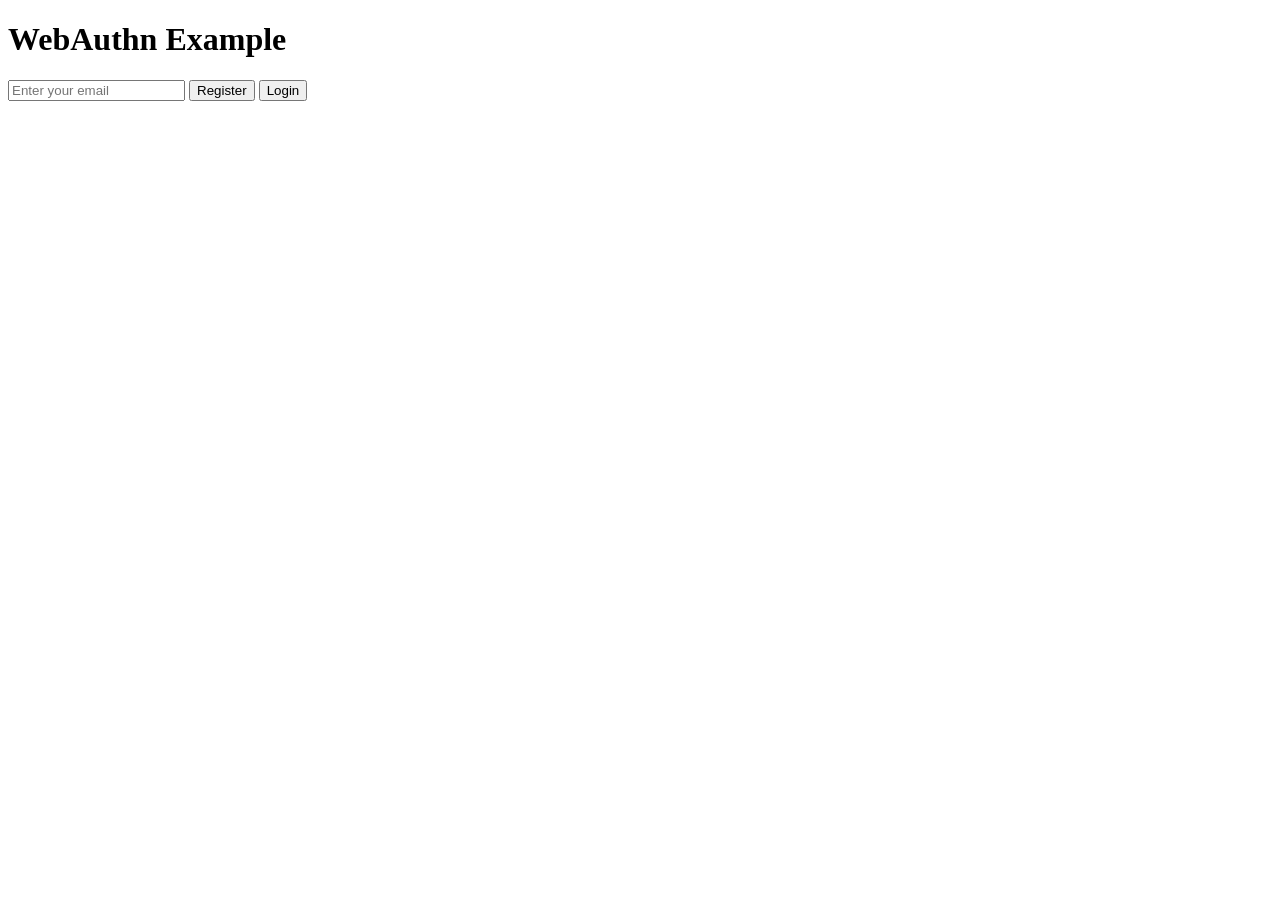
==== commit 08d684c8: "web use case works correctly" ====
--- a/index.html
+++ b/index.html
@@ -1,1136 +1,111 @@
-
-
 <!DOCTYPE html>
 <html lang="en">
-  
-<!-- Mirrored from webauthn.io/ by HTTrack Website Copier/3.x [XR&CO'2014], Wed, 25 Oct 2023 17:25:44 GMT -->
-<!-- Added by HTTrack --><meta http-equiv="content-type" content="text/html;charset=utf-8" /><!-- /Added by HTTrack -->
 <head>
-    <meta charset="UTF-8" />
-    <meta http-equiv="X-UA-Compatible" content="IE=edge" />
-    <meta name="viewport" content="width=device-width, initial-scale=1.0" />
-    <title>WebAuthn.io</title>
-    <link rel="icon" type="image/x-icon" href="static/images/favicon.png">
-
-    <meta name="Description" content="Demonstration of the WebAuthn specification.">
-
-    <meta property="og:type" content="website">
-    <meta property="og:site_name" content="WebAuthn.io">
-    <meta property="og:url" content="index.html">
-    <meta name="twitter:card" content="summary_large_image">
-    <meta name="twitter:creator" content="@duo_labs">
-    <meta property="og:title" content="A demonstration of the WebAuthn specification">
-    <meta name="twitter:title" content="A demonstration of the WebAuthn specification">
-
-    <meta name="twitter:image" content="static/images/header-illi.png">
-    <meta property="og:image" content="static/images/header-illi.png">
-    <meta property="og:image:width" content="1066">
-    <meta property="og:image:height" content="849">
-
-    <link type="text/css" rel="stylesheet" href="static/styles/index.css">
-  </head>
-  <body>
-    
-<header class="hero">
-  <div class="container">
-    <div class="row">
-      <div class="main-content col-md-12">
-        <div class="row">
-          <div class="hero-left order-2 col-lg-6 order-lg-1">
-            <h2>WebAuthn.io</h2>
-            <h5>A demo of the WebAuthn specification</h5>
-            
-
-<div class="mt-5 hero-form" x-data="global">
-  <template x-if="webauthnSupported">
-    <section class="form-group">
-      <form @submit.prevent="handleSubmit()">
-        <div class="form-row">
-          <div class="col-sm-12 mb-3">
-            <input
-              type="text"
-              class="form-control form-control-lg"
-              id="input-email"
-              placeholder="example_username"
-              x-model="username"
-              autocomplete="username webauthn"
-            />
-          </div>
-          <template x-if="alert.show">
-            <div class="col-sm-12">
-              <div
-                :class="alert.alertClass"
-                x-text="alert.text"
-                aria-live="polite"
-              ></div>
-            </div>
-          </template>
-        </div>
-        <div class="form-row">
-          <div class="col-sm-6 mb-3">
-            <button
-              class="btn btn-block btn-primary"
-              type="submit"
-              id="register-button"
-              @click="handleClickRegister()"
-            >
-              Register
-            </button>
-          </div>
-          <div class="col-sm-6 mb-3">
-            <button
-              class="btn btn-block btn-primary"
-              id="login-button"
-              @click="handleClickAuthenticate()"
-            >
-              Authenticate
-            </button>
-          </div>
-        </div>
-      </form>
-
-      <div id="advanced-settings" class="mb-3">
-        <button
-          class="btn btn-secondary mb-3"
-          @click="toggleDrawer()"
-          :class="{
-            'btn-light': showAdvancedSettings,
-          }"
-        >
-          Advanced Settings
-        </button>
-
-        <div class="card container settings-drawer" x-cloak x-show="showAdvancedSettings">
-          <div class="card-body">
-            <div class="row">
-              <p class="col-12 px-0 mb-1">
-                <ins>Registration Settings</ins>
-              </p>
-
-              <!-- User Verification -->
-              <label for="optRegUserVerification" class="col-md-6 col-sm-12 mb-2">
-                User Verification
-                <br>
-                <select
-                  name="optRegUserVerification"
-                  id="optRegUserVerification"
-                  class="custom-select"
-                  x-model="options.regUserVerification"
-                >
-                  <template x-for="option in userVerificationOpts" :key="option.value">
-                    <option
-                      :value="option.value"
-                      :selected="options.regUserVerification === option.value"
-                      x-text="option.label"
-                    ></option>
-                  </template>
-                </select>
-              </label>
-
-              <!-- Attachment -->
-              <label for="attachment" class="col-md-6 col-sm-12 mb-2">
-                Attachment
-                <br>
-                <select
-                  name="attachment"
-                  id="attachment"
-                  class="custom-select"
-                  x-model="options.attachment"
-                >
-                  <template x-for="attachment in attachments" :key="attachment.value">
-                    <option
-                      :value="attachment.value"
-                      :selected="options.attachment === attachment.value"
-                      x-text="attachment.label"
-                    ></option>
-                  </template>
-                </select>
-              </label>
-
-              <!-- Discoverable Credential -->
-              <label for="discoverableCredential" class="col-md-7 col-sm-12 mb-2">
-                Discoverable Credential
-                <br>
-                <select
-                  name="discoverableCredential"
-                  id="discoverableCredential"
-                  class="custom-select"
-                  x-model="options.discoverableCredential"
-                >
-                  <template x-for="option in discoverableCredentialOpts" :key="option.value">
-                    <option
-                      :value="option.value"
-                      :selected="options.discoverableCredential === option.value"
-                      x-text="option.label"
-                    ></option>
-                  </template>
-                </select>
-              </label>
-
-              <!-- Attestation dropdown -->
-              <label for="attestation" class="col-md-5 col-sm-12 mb-2">
-                Attestation
-                <br />
-                <select
-                  name="attestation"
-                  id="attestation"
-                  class="custom-select"
-                  x-model="options.attestation"
-                >
-                  <template x-for="attestation in attestations" :key="attestation.value">
-                    <option
-                      :value="attestation.value"
-                      :selected="options.attestation === attestation.value"
-                      x-text="attestation.label"
-                    ></option>
-                  </template>
-                </select>
-              </label>
-
-              <section class="col-12 mb-2">
-                <!-- Algorithm - ES256 -->
-                <div class="custom-control custom-checkbox custom-control-inline">
-                  <input
-                    type="checkbox"
-                    name="optAlgES256"
-                    id="optAlgES256"
-                    class="custom-control-input"
-                    x-model="options.algES256"
-                  />
-                  <label for="optAlgES256" class="custom-control-label">
-                    Support ES256
-                  </label>
-                </div>
-
-                <!-- Algorithm - RS256 -->
-                <div class="custom-control custom-checkbox custom-control-inline">
-                  <input
-                    type="checkbox"
-                    name="optAlgRS256"
-                    id="optAlgRS256"
-                    class="custom-control-input"
-                    x-model="options.algRS256"
-                  />
-                  <label for="optAlgRS256" class="custom-control-label">
-                    Support RS256
-                  </label>
-                </div>
-              </section>
-            </div>
-
-            <div class="row">
-              <p class="col-12 px-0 mb-1">
-                <ins>Authentication Settings</ins>
-              </p>
-
-              <!-- User Verification -->
-              <label for="optAuthUserVerification" class="col-md-6 col-sm-12 mb-2">
-                User Verification
-                <br>
-                <select
-                  name="optAuthUserVerification"
-                  id="optAuthUserVerification"
-                  class="custom-select"
-                  x-model="options.authUserVerification"
-                >
-                  <template x-for="option in userVerificationOpts" :key="option.value">
-                    <option
-                      :value="option.value"
-                      :selected="options.authUserVerification === option.value"
-                      x-text="option.label"
-                    ></option>
-                  </template>
-                </select>
-              </label>
-            </div>
-
-            <div class="row">
-              <section class="col-12 px-0 mb-0">
-                <button class="btn btn-warning" @click="resetSettings()">
-                  Reset Settings
-                </button>
-              </section>
-            </div>
-
-          </div>
-        </div>
-      </div>
-    </section>
-  </template>
-
-  <template x-if="!webauthnSupported">
-    <h2>WebAuthn isn't supported. Please consider switching to a modern browser.</h2>
-  </template>
-</div>
-
-<script src="static/js/simplewebauthn-browser.8.2.1.umd.min.js"></script>
-<script>
-  const {
-    browserSupportsWebAuthn,
-    startRegistration,
-    startAuthentication,
-    browserSupportsWebAuthnAutofill,
-  } = SimpleWebAuthnBrowser;
-
-  // Initialize advanced options
-  document.addEventListener('alpine:init', () => {
-    Alpine.data('global', () => ({
-      init() {
-        // Make sure WebAuthn is available in the browser
-        this.webauthnSupported = browserSupportsWebAuthn();
-        if (!this.webauthnSupported) {
-          return;
+    <meta charset="UTF-8">
+    <meta name="viewport" content="width=device-width, initial-scale=1.0">
+    <title>WebAuthn Example</title>
+    <script>
+        function base64urlToUint8Array(base64url) {
+            const padding = '='.repeat((4 - base64url.length % 4) % 4);
+            const base64 = (base64url + padding)
+                .replace(/-/g, '+')
+                .replace(/_/g, '/');
+            const rawData = window.atob(base64);
+            return Uint8Array.from([...rawData].map((char) => char.charCodeAt(0)));
         }
 
-        // Read options from query params if set
-        if (location.search) {
-          console.log('initializing options from query params');
-          this.showAdvancedSettings = true;
-
-          // Read query params
-          const currentParams = new URLSearchParams(location.search);
-
-          // Initialize data from query params
-
-          /**
-           * Registration Settings
-           */
-          this.options.algES256 = currentParams.get('algES256') === 'true';
-          this.options.algRS256 = currentParams.get('algRS256') === 'true';
-
-          const _regUserVerification = currentParams.get('regUserVerification');
-          for (const uv of this.userVerificationOpts) {
-            if (uv.value === _regUserVerification) {
-              this.options.regUserVerification = _regUserVerification;
-              break;
-            }
-          }
-
-          const _attestation = currentParams.get('attestation');
-          for (const attestation of this.attestations) {
-            if (attestation.value === _attestation) {
-              this.options.attestation = _attestation;
-              break;
-            }
-          }
-
-          const _attachment = currentParams.get('attachment');
-          for (const attachment of this.attachments) {
-            if (attachment.value === _attachment) {
-              this.options.attachment = _attachment;
-              break;
-            }
-          }
-
-          const _discCred = currentParams.get('discoverableCredential');
-          for (const opt of this.discoverableCredentialOpts) {
-            if (opt.value === _discCred) {
-              this.options.discoverableCredential = _discCred;
-              break;
-            }
-          }
-
-          /**
-           * Authentication Settings
-           */
-          const _authUserVerification = currentParams.get('authUserVerification');
-          for (const uv of this.userVerificationOpts) {
-            if (uv.value === _authUserVerification) {
-              this.options.authUserVerification = _authUserVerification;
-              break;
-            }
-          }
+        function uint8ArrayToBase64url(uint8Array) {
+            const base64 = btoa(String.fromCharCode.apply(null, uint8Array));
+            return base64.replace(/\+/g, '-').replace(/\//g, '_').replace(/=/g, '');
         }
 
-        // Update query parameters when options change
-        this.$watch('options', () => {
-          const newParams = new URLSearchParams(this.options);
-          window.history.replaceState(
-            {},
-            "",
-            `${location.pathname}?${newParams}`
-          );
-        });
+        async function register() {
+            const email = document.getElementById('email').value;
+            const response = await fetch('/register/begin/' + email, {
+                method: 'GET',
+                headers: { 'Content-Type': 'application/json' },
+            });
+            const options = await response.json();
 
-        // Set up Conditional UI if supported
-        browserSupportsWebAuthnAutofill().then(async (supported) => {
-          if (supported) {
-            console.log('Setting up Conditional UI');
-            try {
-              await this._startAuthentication(true);
-            } catch (err) {
-              if (err.name === 'AbortError') {
-                console.log('Conditional UI request was aborted');
-              } else {
-                console.error('Conditional UI error:', err);
-              }
+            options.user.id = base64urlToUint8Array(options.user.id);
+            options.challenge = base64urlToUint8Array(options.challenge);
+            // Check if excludeCredentials is present before processing
+            if (options.excludeCredentials && options.excludeCredentials.length > 0) {
+                options.excludeCredentials = options.excludeCredentials.map(data => {
+                    data.id = base64urlToUint8Array(data.id);
+                    return data;
+                });
             }
-          }
-        });
-      },
 
-      authn_host: 'http://localhost:8080',
+            const credential = await navigator.credentials.create({ publicKey: options });
+            console.log("credential:\n", credential)
 
-      // Default state
-      webauthnSupported: true,
-      showAdvancedSettings: false,
-      formAction: 'registration',
-      options: {
-        // Registration
-        regUserVerification: 'preferred',
-        attestation: 'none',
-        attachment: 'all',
-        algES256: true,
-        algRS256: true,
-        discoverableCredential: 'preferred',
-        // Authentication
-        authUserVerification: 'preferred',
-      },
-      username: '',
-      alert: {
-        show: false,
-        alertClass: 'alert alert-success',
-        text: '',
-      },
-      // Possible values for options.regUserVerification and options.authUserVerification
-      userVerificationOpts: [
-        { label: 'Discouraged', value: 'discouraged' },
-        { label: 'Preferred', value: 'preferred' },
-        { label: 'Required', value: 'required' },
-      ],
-      // Possible values for options.attestation
-      attestations: [
-        { label: 'None', value: 'none' },
-        { label: 'Direct', value: 'direct' },
-      ],
-      // Possible values for options.attachment
-      attachments: [
-        { label: 'All Supported', value: 'all' },
-        { label: 'Cross-Platform', value: 'cross_platform' },
-        { label: 'Platform', value: 'platform' },
-      ],
-      discoverableCredentialOpts: [
-        { label: 'Discouraged', value: 'discouraged' },
-        { label: 'Preferred', value: 'preferred' },
-        { label: 'Required', value: 'required' },
-      ],
+            const registrationResponse = await fetch('/register/finish/' + email, {
+                method: 'POST',
+                headers: { 'Content-Type': 'application/json' },
+                body: JSON.stringify({
+                    //name: email,
+                    id: credential.id,
+                    rawId: uint8ArrayToBase64url(new Uint8Array(credential.rawId)),
+                    type: credential.type,
+                    response: {
+                        attestationObject: uint8ArrayToBase64url(new Uint8Array(credential.response.attestationObject)),
+                        clientDataJSON: uint8ArrayToBase64url(new Uint8Array(credential.response.clientDataJSON)),
+                    },
+                })
+            });
 
-      // Event handlers
-      toggleDrawer() {
-        this.showAdvancedSettings = !this.showAdvancedSettings;
-      },
-      hideAlert() {
-        this.alert.show = false;
-      },
-      showSuccessAlert(text) {
-        this.alert.alertClass = 'alert alert-success';
-        this.alert.text = text;
-        this.alert.show = true;
-      },
-      showErrorAlert(text) {
-        this.alert.alertClass = 'alert alert-danger';
-        this.alert.text = text;
-        this.alert.show = true;
-      },
-      handleClickRegister() {
-        this.formAction = 'register';
-      },
-      handleClickAuthenticate() {
-        this.formAction = 'authenticate';
-      },
-      async handleSubmit() {
-        this.hideAlert();
-
-        // Perform action
-        try {
-          if (this.formAction === 'register') {
-            await this._startRegistration();
-          } else {
-            await this._startAuthentication(false);
-          }
-        } catch (err) {
-          this.showErrorAlert(err.message);
-        }
-      },
-      resetSettings() {
-        // Reload the page sans query params
-        window.location.href = 'index.html';
-      },
-
-      // Internal Methods
-      async _startRegistration() {
-        // Submit options
-        const {
-          regUserVerification,
-          algES256,
-          algRS256,
-          attestation,
-          attachment,
-          discoverableCredential,
-        } = this.options;
-
-        const algorithms = [];
-
-        if (algES256) {
-          algorithms.push('es256');
+            if (registrationResponse.ok) {
+                alert('Registration successful!');
+            } else {
+                alert('Registration failed.');
+            }
         }
 
-        if (algRS256) {
-          algorithms.push('rs256');
+        async function login() {
+            const email = document.getElementById('email').value;
+            const response = await fetch('/login/begin/' + email, {
+                method: 'GET',
+                headers: { 'Content-Type': 'application/json' },
+            });
+            const options = await response.json();
+
+            options.challenge = base64urlToUint8Array(options.challenge);
+            options.allowCredentials = options.allowCredentials.map(data => {
+                data.id = base64urlToUint8Array(data.id);
+                return data;
+            });
+
+            const assertion = await navigator.credentials.get({ publicKey: options });
+
+            const loginResponse = await fetch('/login/finish/' + email, {
+                method: 'POST',
+                headers: { 'Content-Type': 'application/json' },
+                body: JSON.stringify({
+                    id: assertion.id,
+                    rawId: uint8ArrayToBase64url(new Uint8Array(assertion.rawId)),
+                    type: assertion.type,
+                    response: {
+                        authenticatorData: uint8ArrayToBase64url(new Uint8Array(assertion.response.authenticatorData)),
+                        clientDataJSON: uint8ArrayToBase64url(new Uint8Array(assertion.response.clientDataJSON)),
+                        signature: uint8ArrayToBase64url(new Uint8Array(assertion.response.signature)),
+                        userHandle: assertion.response.userHandle ? uint8ArrayToBase64url(new Uint8Array(assertion.response.userHandle)) : null,
+                    },
+                })
+            });
+
+            if (loginResponse.ok) {
+                alert('Login successful!');
+            } else {
+                alert('Login failed.');
+            }
         }
-
-        if (!this.username) {
-          this.showErrorAlert('Please enter a username to register');
-          return;
-        }
-
-        const apiRegOptsResp = await fetch(this.authn_host + '/register/begin/', {
-          method: 'POST',
-          headers: {
-            'Content-Type': 'application/json'
-          },
-          body: JSON.stringify({
-            name: this.username,
-            // e.g. 'preferred'
-            user_verification: regUserVerification,
-            // e.g. 'direct'
-            attestation,
-            // e.g. 'platform'
-            attachment,
-            // e.g. ['es256', 'rs256']
-            algorithms,
-            // e.g. 'preferred'
-            discoverable_credential: discoverableCredential,
-          }),
-        });
-        const registrationOptionsJSON = await apiRegOptsResp.json();
-
-        console.log('REGISTRATION OPTIONS');
-        console.log(JSON.stringify(registrationOptionsJSON, null, 2));
-
-        // Start WebAuthn registration
-        const regResp = await startRegistration(registrationOptionsJSON);
-
-        console.log('REGISTRATION RESPONSE');
-        console.log(JSON.stringify(regResp, null, 2));
-
-        // Submit response
-        const apiRegVerResp = await fetch(this.authn_host + '/register/finish', {
-          method: 'POST',
-          headers: {
-            'Content-Type': 'application/json'
-          },
-          body: JSON.stringify({
-            username: this.username,
-            response: regResp,
-          }),
-        });
-        const verificationJSON = await apiRegVerResp.json()
-
-        // Display outcome
-        if (verificationJSON.verified === true) {
-          this.showSuccessAlert('Success! Now try to authenticate...');
-        } else {
-          this.showErrorAlert(`Registration failed: ${verificationJSON.error}`);
-        }
-      },
-      async _startAuthentication(startConditionalUI = false) {
-        const {
-          authUserVerification,
-        } = this.options;
-
-        // Submit options
-        const apiAuthOptsResp = await fetch(this.authn_host + '/login/begin', {
-          method: 'POST',
-          headers: {
-            'Content-Type': 'application/json'
-          },
-          body: JSON.stringify({
-            username: this.username,
-            user_verification: authUserVerification,
-          }),
-        });
-        const authenticationOptionsJSON = await apiAuthOptsResp.json();
-
-        console.log('AUTHENTICATION OPTIONS');
-        console.log(JSON.stringify(authenticationOptionsJSON, null, 2));
-
-        if (authenticationOptionsJSON.error) {
-          this.showErrorAlert(authenticationOptionsJSON.error);
-          return;
-        }
-
-        // Start WebAuthn authentication
-        const authResp = await startAuthentication(authenticationOptionsJSON, startConditionalUI);
-
-        console.log('AUTHENTICATION RESPONSE');
-        console.log(JSON.stringify(authResp, null, 2));
-
-        // Submit response
-        const apiAuthVerResp = await fetch(this.authn_host + '/login/finish', {
-          method: 'POST',
-          headers: {
-            'Content-Type': 'application/json'
-          },
-          body: JSON.stringify({
-            username: this.username,
-            response: authResp,
-          }),
-        });
-        const verificationJSON = await apiAuthVerResp.json()
-
-         if (verificationJSON.verified === true) {
-           this.showSuccessAlert('Success! You are login!');
-        //if (verificationJSON.access_token != "") {
-          //this.showSuccessAlert(JSON.stringify(verificationJSON));
-
-        } else {
-          this.showErrorAlert(`Authentication failed: ${verificationJSON.error}`);
-        }
-      },
-    }));
-  });
-</script>
-<script defer src="static/js/alpinejs-3.10.2.min.js"></script>
-
-          </div>
-          <div class="hero-right order-1 col-lg-6 order-lg-2">
-            <img
-              role="presentation"
-              class="main"
-              alt=""
-              src="static/images/header-illi.svg"
-            />
-          </div>
-        </div>
-      </div>
-    </div>
-  </div>
-</header>
-
-    <main class="container">
-      
-      
-<section class="intro">
-  <div class="row">
-    <div class="col-lg-5 d-flex justify-content-center mb-5">
-      <img role="presentation" alt="" src="static/images/shield.svg" />
-    </div>
-    <div class="col-lg-7">
-      <h3>What is WebAuthn?</h3>
-      <p>
-        Welcome to webauthn.io! This site is designed by
-        <a href="https://duo.com/labs">Duo Labs</a> to test the new W3C
-        Specification Web Authentication. WebAuthn is supported in the Chrome,
-        Firefox, and Edge browsers to different degrees, but support for
-        credential creation and assertion using a U2F Token, like those provided
-        by Yubico and Feitian, is supported by all of them. The code for this
-        demo can be found
-        <a href="https://github.com/duo-labs/webauthn.io">here on GitHub</a>. To
-        read more about WebAuthn and what it does, check out
-        <a href="https://webauthn.guide/">webauthn.guide</a> for an introduction.
-      </p>
-      <div class="row">
-        <div class="col-md-8 col-sm-12">
-          <a href="https://webauthn.guide/" class="btn btn-primary btn-lg w-100">
-            Read more at webauthn.guide
-          </a>
-        </div>
-      </div>
-    </div>
-  </div>
-</section>
-
-      
-<section class="libraries">
-  <div class="row">
-    <div class="mx-0 col-lg-12 libraries-header">
-      <h3>Using WebAuthn</h3>
-      <p>Add WebAuthn to your site with one of these libraries:</p>
-    </div>
-  </div>
-  <div class="row">
-    
-    <div class="mt-3 col-sm-12 col-md-6 col-lg-4 d-flex flex-column">
-      <a
-        class="library"
-        href="https://github.com/duo-labs/py_webauthn"
-        target="_blank"
-        rel="noopener noreferrer"
-      >
-        <h5>Python</h5>
-        <p class="mb-1">
-          <img class="icon" src="static/images/github.svg" />
-          <span class="ml-2">duo-labs/py_webauthn</span>
-        </p>
-        <p class="mb-1">
-          <img class="icon" src="static/images/author.svg" />
-          <span class="ml-2">Duo Labs</span>
-        </p>
-        <p class="mb-1">
-          <img class="icon" src="static/images/brackets.svg" />
-          <span class="ml-2">Library</span>
-        </p>
-      </a>
-    </div>
-    
-    <div class="mt-3 col-sm-12 col-md-6 col-lg-4 d-flex flex-column">
-      <a
-        class="library"
-        href="https://github.com/MasterKale/SimpleWebAuthn"
-        target="_blank"
-        rel="noopener noreferrer"
-      >
-        <h5>TypeScript</h5>
-        <p class="mb-1">
-          <img class="icon" src="static/images/github.svg" />
-          <span class="ml-2">SimpleWebAuthn</span>
-        </p>
-        <p class="mb-1">
-          <img class="icon" src="static/images/author.svg" />
-          <span class="ml-2">Matthew Miller</span>
-        </p>
-        <p class="mb-1">
-          <img class="icon" src="static/images/brackets.svg" />
-          <span class="ml-2">Library</span>
-        </p>
-      </a>
-    </div>
-    
-    <div class="mt-3 col-sm-12 col-md-6 col-lg-4 d-flex flex-column">
-      <a
-        class="library"
-        href="https://github.com/passwordless-id/webauthn"
-        target="_blank"
-        rel="noopener noreferrer"
-      >
-        <h5>TypeScript</h5>
-        <p class="mb-1">
-          <img class="icon" src="static/images/github.svg" />
-          <span class="ml-2">passwordless-id/webauthn</span>
-        </p>
-        <p class="mb-1">
-          <img class="icon" src="static/images/author.svg" />
-          <span class="ml-2">Arnaud Dagnelies</span>
-        </p>
-        <p class="mb-1">
-          <img class="icon" src="static/images/brackets.svg" />
-          <span class="ml-2">Library</span>
-        </p>
-      </a>
-    </div>
-    
-    <div class="mt-3 col-sm-12 col-md-6 col-lg-4 d-flex flex-column">
-      <a
-        class="library"
-        href="https://github.com/cedarcode/webauthn-ruby"
-        target="_blank"
-        rel="noopener noreferrer"
-      >
-        <h5>Ruby</h5>
-        <p class="mb-1">
-          <img class="icon" src="static/images/github.svg" />
-          <span class="ml-2">cedarcode/webauthn-ruby</span>
-        </p>
-        <p class="mb-1">
-          <img class="icon" src="static/images/author.svg" />
-          <span class="ml-2">Cedarcode</span>
-        </p>
-        <p class="mb-1">
-          <img class="icon" src="static/images/brackets.svg" />
-          <span class="ml-2">Library</span>
-        </p>
-      </a>
-    </div>
-    
-    <div class="mt-3 col-sm-12 col-md-6 col-lg-4 d-flex flex-column">
-      <a
-        class="library"
-        href="https://github.com/ruby-passkeys/devise-passkeys"
-        target="_blank"
-        rel="noopener noreferrer"
-      >
-        <h5>Ruby</h5>
-        <p class="mb-1">
-          <img class="icon" src="static/images/github.svg" />
-          <span class="ml-2">ruby-passkeys/devise-passkeys</span>
-        </p>
-        <p class="mb-1">
-          <img class="icon" src="static/images/author.svg" />
-          <span class="ml-2">Ruby passkeys</span>
-        </p>
-        <p class="mb-1">
-          <img class="icon" src="static/images/brackets.svg" />
-          <span class="ml-2">Library</span>
-        </p>
-      </a>
-    </div>
-    
-    <div class="mt-3 col-sm-12 col-md-6 col-lg-4 d-flex flex-column">
-      <a
-        class="library"
-        href="https://github.com/ruby-passkeys/warden-webauthn"
-        target="_blank"
-        rel="noopener noreferrer"
-      >
-        <h5>Ruby</h5>
-        <p class="mb-1">
-          <img class="icon" src="static/images/github.svg" />
-          <span class="ml-2">ruby-passkeys/warden-webauthn</span>
-        </p>
-        <p class="mb-1">
-          <img class="icon" src="static/images/author.svg" />
-          <span class="ml-2">Ruby passkeys</span>
-        </p>
-        <p class="mb-1">
-          <img class="icon" src="static/images/brackets.svg" />
-          <span class="ml-2">Library</span>
-        </p>
-      </a>
-    </div>
-    
-    <div class="mt-3 col-sm-12 col-md-6 col-lg-4 d-flex flex-column">
-      <a
-        class="library"
-        href="https://github.com/webauthn4j/webauthn4j"
-        target="_blank"
-        rel="noopener noreferrer"
-      >
-        <h5>Java</h5>
-        <p class="mb-1">
-          <img class="icon" src="static/images/github.svg" />
-          <span class="ml-2">webauthn4j/webauthn4j</span>
-        </p>
-        <p class="mb-1">
-          <img class="icon" src="static/images/author.svg" />
-          <span class="ml-2">Yoshikazu Nojima</span>
-        </p>
-        <p class="mb-1">
-          <img class="icon" src="static/images/brackets.svg" />
-          <span class="ml-2">Library</span>
-        </p>
-      </a>
-    </div>
-    
-    <div class="mt-3 col-sm-12 col-md-6 col-lg-4 d-flex flex-column">
-      <a
-        class="library"
-        href="https://github.com/Yubico/java-webauthn-server"
-        target="_blank"
-        rel="noopener noreferrer"
-      >
-        <h5>Java</h5>
-        <p class="mb-1">
-          <img class="icon" src="static/images/github.svg" />
-          <span class="ml-2">java-webauthn-server</span>
-        </p>
-        <p class="mb-1">
-          <img class="icon" src="static/images/author.svg" />
-          <span class="ml-2">Yubico</span>
-        </p>
-        <p class="mb-1">
-          <img class="icon" src="static/images/brackets.svg" />
-          <span class="ml-2">Library</span>
-        </p>
-      </a>
-    </div>
-    
-    <div class="mt-3 col-sm-12 col-md-6 col-lg-4 d-flex flex-column">
-      <a
-        class="library"
-        href="https://github.com/vert-x3/vertx-auth"
-        target="_blank"
-        rel="noopener noreferrer"
-      >
-        <h5>Java</h5>
-        <p class="mb-1">
-          <img class="icon" src="static/images/github.svg" />
-          <span class="ml-2">vertx-auth/webauthn</span>
-        </p>
-        <p class="mb-1">
-          <img class="icon" src="static/images/author.svg" />
-          <span class="ml-2">Eclipse Vert.x</span>
-        </p>
-        <p class="mb-1">
-          <img class="icon" src="static/images/brackets.svg" />
-          <span class="ml-2">Library</span>
-        </p>
-      </a>
-    </div>
-    
-    <div class="mt-3 col-sm-12 col-md-6 col-lg-4 d-flex flex-column">
-      <a
-        class="library"
-        href="https://github.com/passwordless-lib/fido2-net-lib"
-        target="_blank"
-        rel="noopener noreferrer"
-      >
-        <h5>.NET</h5>
-        <p class="mb-1">
-          <img class="icon" src="static/images/github.svg" />
-          <span class="ml-2">abergs/fido2-net-lib</span>
-        </p>
-        <p class="mb-1">
-          <img class="icon" src="static/images/author.svg" />
-          <span class="ml-2">Anders Åberg</span>
-        </p>
-        <p class="mb-1">
-          <img class="icon" src="static/images/brackets.svg" />
-          <span class="ml-2">Library</span>
-        </p>
-      </a>
-    </div>
-    
-    <div class="mt-3 col-sm-12 col-md-6 col-lg-4 d-flex flex-column">
-      <a
-        class="library"
-        href="https://github.com/go-webauthn/webauthn"
-        target="_blank"
-        rel="noopener noreferrer"
-      >
-        <h5>Go</h5>
-        <p class="mb-1">
-          <img class="icon" src="static/images/github.svg" />
-          <span class="ml-2">go-webauthn/webauthn</span>
-        </p>
-        <p class="mb-1">
-          <img class="icon" src="static/images/author.svg" />
-          <span class="ml-2">go-webauthn</span>
-        </p>
-        <p class="mb-1">
-          <img class="icon" src="static/images/brackets.svg" />
-          <span class="ml-2">Library</span>
-        </p>
-      </a>
-    </div>
-    
-  </div>
-</section>
-
-      
-<section class="libraries">
-  <div class="row">
-    <div class="mx-0 col-lg-12 libraries-header">
-      <h3>Previewing WebAuthn</h3>
-      <p>See WebAuthn in action with one of these demos:</p>
-    </div>
-  </div>
-  <div class="row">
-    
-    <div class="mt-3 col-sm-12 col-md-6 col-lg-4 d-flex flex-column">
-      <a
-        class="library"
-        href="https://github.com/duo-labs/webauthn.io"
-        target="_blank"
-        rel="noopener noreferrer"
-      >
-        <h5>Python</h5>
-        <p class="mb-1">
-          <img class="icon" src="static/images/github.svg" />
-          <span class="ml-2">duo-labs/webauthn.io</span>
-        </p>
-        <p class="mb-1">
-          <img class="icon" src="static/images/author.svg" />
-          <span class="ml-2">Duo Labs</span>
-        </p>
-        <p class="mb-1">
-          <img class="icon" src="static/images/brackets.svg" />
-          <span class="ml-2">Demo</span>
-        </p>
-      </a>
-    </div>
-    
-    <div class="mt-3 col-sm-12 col-md-6 col-lg-4 d-flex flex-column">
-      <a
-        class="library"
-        href="https://github.com/google/webauthndemo"
-        target="_blank"
-        rel="noopener noreferrer"
-      >
-        <h5>TypeScript</h5>
-        <p class="mb-1">
-          <img class="icon" src="static/images/github.svg" />
-          <span class="ml-2">google/webauthndemo</span>
-        </p>
-        <p class="mb-1">
-          <img class="icon" src="static/images/author.svg" />
-          <span class="ml-2">Google</span>
-        </p>
-        <p class="mb-1">
-          <img class="icon" src="static/images/brackets.svg" />
-          <span class="ml-2">Demo</span>
-        </p>
-      </a>
-    </div>
-    
-    <div class="mt-3 col-sm-12 col-md-6 col-lg-4 d-flex flex-column">
-      <a
-        class="library"
-        href="https://github.com/fido-alliance/webauthn-demo"
-        target="_blank"
-        rel="noopener noreferrer"
-      >
-        <h5>Javascript</h5>
-        <p class="mb-1">
-          <img class="icon" src="static/images/github.svg" />
-          <span class="ml-2">webauthn-demo</span>
-        </p>
-        <p class="mb-1">
-          <img class="icon" src="static/images/author.svg" />
-          <span class="ml-2">FIDO Alliance</span>
-        </p>
-        <p class="mb-1">
-          <img class="icon" src="static/images/brackets.svg" />
-          <span class="ml-2">Demo</span>
-        </p>
-      </a>
-    </div>
-    
-    <div class="mt-3 col-sm-12 col-md-6 col-lg-4 d-flex flex-column">
-      <a
-        class="library"
-        href="https://github.com/vertx-howtos/fido2-webauthn-howto"
-        target="_blank"
-        rel="noopener noreferrer"
-      >
-        <h5>Java</h5>
-        <p class="mb-1">
-          <img class="icon" src="static/images/github.svg" />
-          <span class="ml-2">vertx/webauthn-howto</span>
-        </p>
-        <p class="mb-1">
-          <img class="icon" src="static/images/author.svg" />
-          <span class="ml-2">Eclipse Vert.x</span>
-        </p>
-        <p class="mb-1">
-          <img class="icon" src="static/images/brackets.svg" />
-          <span class="ml-2">Demo</span>
-        </p>
-      </a>
-    </div>
-    
-    <div class="mt-3 col-sm-12 col-md-6 col-lg-4 d-flex flex-column">
-      <a
-        class="library"
-        href="https://github.com/passwordless-lib/fido2-net-lib/tree/master/Demo"
-        target="_blank"
-        rel="noopener noreferrer"
-      >
-        <h5>.NET</h5>
-        <p class="mb-1">
-          <img class="icon" src="static/images/github.svg" />
-          <span class="ml-2">passwordless-lib/fido2-net-lib/Demo</span>
-        </p>
-        <p class="mb-1">
-          <img class="icon" src="static/images/author.svg" />
-          <span class="ml-2">Anders Åberg</span>
-        </p>
-        <p class="mb-1">
-          <img class="icon" src="static/images/brackets.svg" />
-          <span class="ml-2">Demo</span>
-        </p>
-      </a>
-    </div>
-    
-  </div>
-</section>
-
-      
-<section class="footer-image">
-  <div class="container">
-    <div class="row bio-content">
-      <div class="col-sm-7">
-        <h4 class="bio-header">Matthew Miller</h4>
-        <p>
-          Matthew Miller is a Tech Lead on the Cisco Secure team helping to build a user-centric
-          <a href="https://duo.com/">Duo</a> Passwordless experience.
-        </p>
-        <p>
-          In addition to representing Cisco in two WebAuthn Working Groups, and being a founding
-          member of the WebAuthn Adoption Community Group, Matthew created and maintains
-          two WebAuthn libraries including py_webauthn and SimpleWebAuthn.
-        </p>
-        <p>
-          <a
-          href="https://twitter.com/iamkale"
-          target="_blank"
-          rel="noopener noreferrer"
-          >
-            <img class="twitter-logo" src="static/images/twitter.svg" loading="lazy" />
-            @iamkale
-          </a>
-        </p>
-      </div>
-      <div class="col-sm-5">
-        <div class="bio-image">
-          <img src="static/images/matt-full.svg" loading="lazy" />
-        </div>
-      </div>
-    </div>
-  </div>
-</section>
-<section>
-  <div class="container">
-    <div class="row">
-      <div class="col-12 col-md-10 mx-auto">
-        <div class="container">
-          <div class="row">
-            <div class="col-4 col-md-3">
-              <div class="bio-image">
-                <img src="static/images/nick-mini.svg" loading="lazy" />
-              </div>
-            </div>
-            <div class="col-6 col-md-7">
-              <h4 class="bio-header">Special Thanks to Nick Steele</h4>
-              <p>
-                Nick Steele is a cybersecurity researcher, contributor to the WebAuthn
-                specification. While he's no longer at Duo, he thinks about them every time he gets
-                a push notification.
-              </p>
-              <p>
-                <a
-                href="https://twitter.com/codekaiju"
-                target="_blank"
-                rel="noopener noreferrer"
-                >
-                  <img class="twitter-logo" src="static/images/twitter.svg" loading="lazy" />
-                  @codekaiju
-                </a>
-              </p>
-            </div>
-          </div>
-        </div>
-      </div>
-    </div>
-  </div>
-</section>
-
-    </main>
-    
-<footer class="sponsored-by row">
-  <div class="sponsored-by-box">
-    <p>Sponsored by</p>
-    <a rel="noopener" href="https://duo.com/" target="_blank">
-      <img
-        class="mb-3"
-        role="presentation"
-        alt="Duo Security"
-        src="static/images/duo-logo-green%403x.png"
-        loading="lazy"
-      />
-    </a>
-    <a rel="noopener" href="https://cisco.com/" target="_blank">
-      <img
-        role="presentation"
-        alt="Cisco"
-        src="static/images/kq-b-sj-a-7-q%403x.png"
-        loading="lazy"
-      />
-    </a>
-  </div>
-</footer>
-
-  </body>
-
-<!-- Mirrored from webauthn.io/ by HTTrack Website Copier/3.x [XR&CO'2014], Wed, 25 Oct 2023 17:25:59 GMT -->
+    </script>
+</head>
+<body>
+<h1>WebAuthn Example</h1>
+<input type="email" id="email" placeholder="Enter your email" required>
+<button onclick="register()">Register</button>
+<button onclick="login()">Login</button>
+</body>
 </html>
